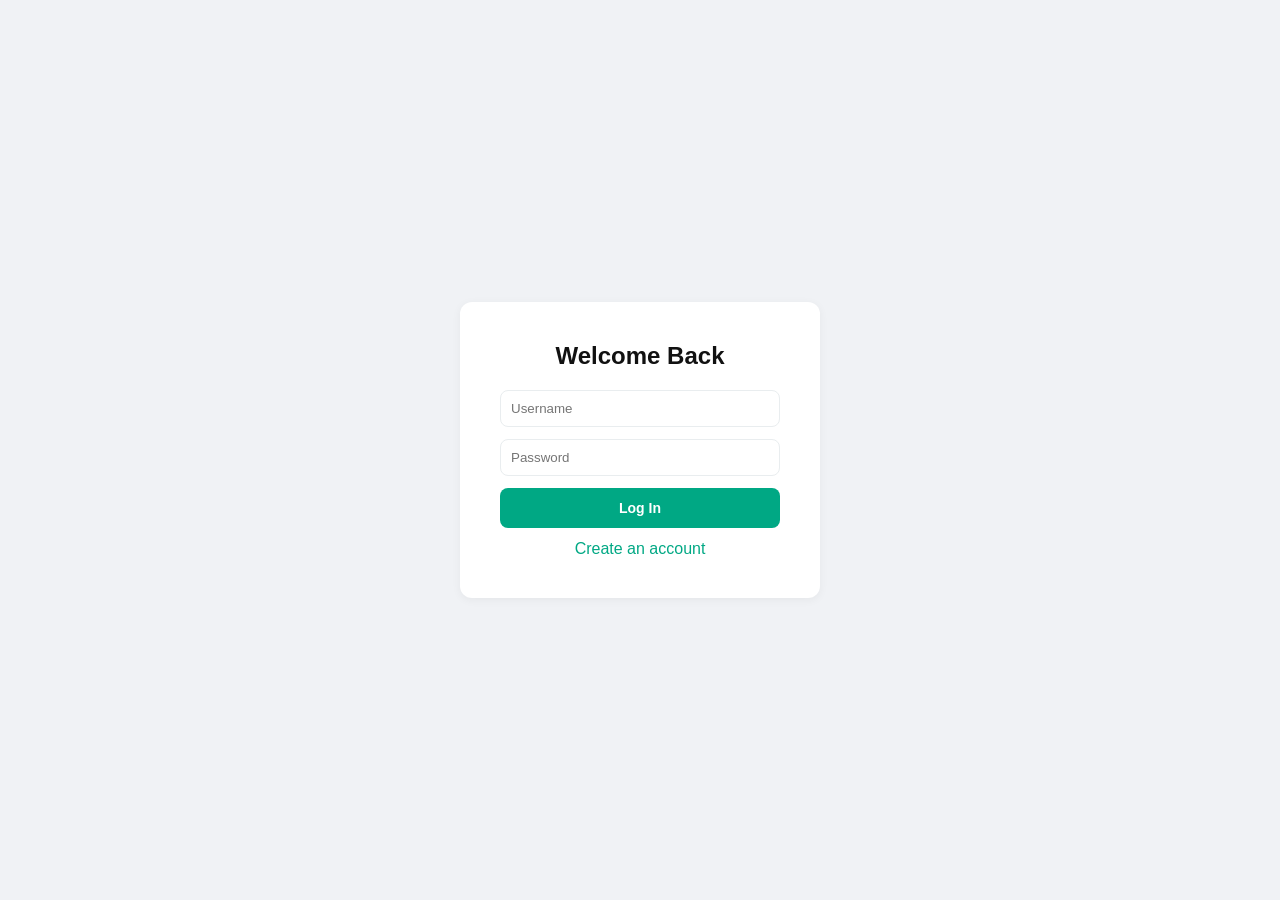
==== index.html @ dbbec179 "Update index.html" ====
<!DOCTYPE html>
<html lang="en">
<head>
<meta charset="UTF-8">
<meta name="viewport" content="width=device-width, initial-scale=1.0">
<title>Chat App</title>
<style>
  :root {
    --bg: #f0f2f5; --panel: #fff; --text: #111; --muted: #667781;
    --primary: #00a884; --primary-hover: #008f72; --border: #e9edef;
    --incoming: #fff; --outgoing: #d9fdd3; --danger: #ea0038;
  }
  .dark {
    --bg: #0b141a; --panel: #111b21; --text: #e9edef; --muted: #8696a0;
    --border: #222d34; --incoming: #202c33; --outgoing: #005c4b;
  }
  * { margin: 0; padding: 0; box-sizing: border-box; font-family: Segoe UI, Roboto, sans-serif; }
  body { background: var(--bg); color: var(--text); height: 100vh; overflow: hidden; }
  button { cursor: pointer; border: none; background: none; color: inherit; font-size: 14px; }
  input, textarea { border: 1px solid var(--border); background: var(--panel); color: var(--text); padding: 10px; border-radius: 8px; width: 100%; outline: none; }
  .hidden { display: none !important; }

  /* Auth */
  #auth-screen { display: flex; align-items: center; justify-content: center; height: 100vh; flex-direction: column; gap: 20px; }
  .auth-box { background: var(--panel); padding: 40px; border-radius: 12px; width: 360px; box-shadow: 0 2px 10px rgba(0,0,0,0.05); }
  .auth-box h2 { margin-bottom: 20px; text-align: center; }
  .auth-box input { margin-bottom: 12px; }
  .btn { width: 100%; padding: 12px; background: var(--primary); color: #fff; border-radius: 8px; font-weight: 600; }
  .btn:hover { background: var(--primary-hover); }
  .link { color: var(--primary); text-align: center; display: block; margin-top: 12px; cursor: pointer; }

  /* Layout */
  #app { display: flex; height: 100vh; }
  #sidebar { width: 360px; background: var(--panel); border-right: 1px solid var(--border); display: flex; flex-direction: column; }
  #main { flex: 1; display: flex; flex-direction: column; background: url('[data-uri]'); }
  .dark #main { background: #0b141a; }

  /* Sidebar Header */
  .sb-header { padding: 12px 16px; background: var(--panel); border-bottom: 1px solid var(--border); display: flex; align-items: center; justify-content: space-between; }
  .avatar { width: 40px; height: 40px; border-radius: 50%; background: var(--border); object-fit: cover; cursor: pointer; }
  .avatar-fallback { display: flex; align-items: center; justify-content: center; font-weight: 600; background: var(--primary); color: #fff; }
  .sb-header .profile-text { line-height: 1.3; min-width: 0; }
  .sb-header .profile-text #my-name { font-weight: 600; font-size: 14px; white-space: nowrap; overflow: hidden; text-overflow: ellipsis; }
  .sb-header .profile-text #my-id { font-size: 12px; color: var(--muted); font-family: monospace; }
  .sb-actions { display: flex; gap: 16px; align-items: center; }
  .icon-btn { font-size: 20px; color: var(--muted); cursor: pointer; }
  .icon-btn:hover { color: var(--text); }

  /* Search / Add */
  .sb-search { padding: 8px 12px; background: var(--bg); }
  .sb-search input { border-radius: 20px; padding: 8px 16px; font-size: 14px; }

  /* Lists */
  .list { overflow-y: auto; flex: 1; }
  .item { display: flex; align-items: center; padding: 12px 16px; cursor: pointer; border-bottom: 1px solid var(--border); gap: 12px; }
  .item:hover { background: rgba(0,0,0,0.03); }
  .item-info { flex: 1; }
  .item-title { font-weight: 600; margin-bottom: 2px; }
  .item-sub { font-size: 13px; color: var(--muted); white-space: nowrap; overflow: hidden; text-overflow: ellipsis; max-width: 220px; }

  /* Chat Header */
  .chat-header { padding: 10px 16px; background: var(--panel); border-bottom: 1px solid var(--border); display: flex; align-items: center; justify-content: space-between; }

  /* Messages */
  #messages { flex: 1; overflow-y: auto; padding: 20px; display: flex; flex-direction: column; gap: 4px; }
  .msg { max-width: 65%; padding: 8px 12px; border-radius: 8px; position: relative; word-wrap: break-word; font-size: 14px; line-height: 1.4; }
  .msg-in { align-self: flex-start; background: var(--incoming); border: 1px solid var(--border); }
  .msg-out { align-self: flex-end; background: var(--outgoing); }
  .msg-meta { font-size: 11px; color: var(--muted); text-align: right; margin-top: 4px; display: flex; gap: 6px; justify-content: flex-end; align-items: center; }
  .msg-deleted { font-style: italic; opacity: 0.7; }
  .reply-preview { background: rgba(0,0,0,0.05); padding: 4px 8px; border-left: 3px solid var(--primary); margin-bottom: 6px; border-radius: 4px; font-size: 12px; color: var(--muted); }
  .dark .reply-preview { background: rgba(255,255,255,0.05); }
  .msg-actions { position: absolute; top: -24px; right: 0; background: var(--panel); border: 1px solid var(--border); border-radius: 6px; display: none; overflow: hidden; box-shadow: 0 2px 8px rgba(0,0,0,0.1); z-index: 5; }
  .msg:hover .msg-actions { display: flex; }
  .msg-actions button { padding: 4px 10px; font-size: 12px; color: var(--text); }
  .msg-actions button:hover { background: var(--bg); }

  /* Input Area */
  .input-area { padding: 10px 16px; background: var(--panel); display: flex; align-items: center; gap: 12px; border-top: 1px solid var(--border); }
  .input-area input { flex: 1; border-radius: 20px; padding: 10px 16px; }
  .attach-label, .mic-btn, .send-btn { font-size: 22px; color: var(--muted); cursor: pointer; }
  .send-btn { color: var(--primary); }
  .recording { color: var(--danger); animation: pulse 1s infinite; }
  @keyframes pulse { 0% { opacity: 1; } 50% { opacity: 0.5; } 100% { opacity: 1; } }

  /* Modals */
  .modal-overlay { position: fixed; inset: 0; background: rgba(0,0,0,0.5); display: flex; align-items: center; justify-content: center; z-index: 100; }
  .modal { background: var(--panel); padding: 24px; border-radius: 12px; width: 400px; max-height: 90vh; overflow-y: auto; }
  .modal h3 { margin-bottom: 16px; }
  .modal input, .modal textarea { margin-bottom: 12px; }
  .modal-btns { display: flex; gap: 10px; justify-content: flex-end; margin-top: 12px; }
  .btn-secondary { background: var(--border); color: var(--text); padding: 8px 16px; border-radius: 6px; }
  .btn-danger { background: var(--danger); color: #fff; padding: 8px 16px; border-radius: 6px; }

  /* Bottom Sheet */
  .bottom-sheet { position: absolute; bottom: 0; left: 0; right: 0; background: var(--panel); border-radius: 20px 20px 0 0; padding: 12px 0 24px; animation: slideUp 0.25s ease-out; }
  @keyframes slideUp { from { transform: translateY(100%); } to { transform: translateY(0); } }
  .sheet-title { text-align: center; font-size: 13px; color: var(--muted); margin-bottom: 8px; text-transform: uppercase; letter-spacing: 0.5px; font-weight: 600; }
  .sheet-item { padding: 14px 24px; font-size: 16px; display: flex; align-items: center; gap: 16px; cursor: pointer; color: var(--text); }
  .sheet-item:hover { background: rgba(0,0,0,0.04); }
  .dark .sheet-item:hover { background: rgba(255,255,255,0.04); }
  .sheet-item span { font-size: 22px; width: 28px; text-align: center; }
  .sheet-cancel { margin-top: 8px; border-top: 1px solid var(--border); padding-top: 14px; color: var(--danger); justify-content: center; font-weight: 500; }

  /* Camera */
  #camera-video { width: 100%; max-width: 480px; border-radius: 12px; background: #000; transform: scaleX(-1); display: block; }

  /* Media */
  .media-img { max-width: 250px; border-radius: 6px; cursor: pointer; }
  .media-video { max-width: 300px; border-radius: 6px; }
  .media-audio { width: 250px; }

  .empty-state { margin: auto; color: var(--muted); text-align: center; }
</style>
</head>
<body>

<!-- AUTH SCREEN -->
<div id="auth-screen">
  <div class="auth-box" id="login-box">
    <h2>Welcome Back</h2>
    <input type="text" id="login-user" placeholder="Username">
    <input type="password" id="login-pass" placeholder="Password">
    <button class="btn" onclick="login()">Log In</button>
    <span class="link" onclick="toggleAuth()">Create an account</span>
  </div>
  <div class="auth-box hidden" id="register-box">
    <h2>Create Account</h2>
    <input type="text" id="reg-name" placeholder="Full Name">
    <input type="text" id="reg-user" placeholder="Username">
    <input type="password" id="reg-pass" placeholder="Password">
    <input type="text" id="reg-about" placeholder="About (optional)">
    <button class="btn" onclick="register()">Sign Up</button>
    <span class="link" onclick="toggleAuth()">Already have an account?</span>
    <p style="margin-top:10px;font-size:12px;color:var(--muted);text-align:center;">You'll receive a 10-digit ID after registration.</p>
  </div>
</div>

<!-- MAIN APP -->
<div id="app" class="hidden">
  <!-- Sidebar -->
  <div id="sidebar">
    <div class="sb-header">
      <div style="display:flex;align-items:center;gap:12px;flex:1;min-width:0;">
        <div style="position:relative;width:40px;height:40px;flex-shrink:0;">
          <img id="my-avatar" class="avatar" src="" alt="" onclick="openProfile()" style="display:none;">
          <div id="my-avatar-fallback" class="avatar avatar-fallback" style="display:none;font-size:18px;cursor:pointer;" onclick="openProfile()"></div>
        </div>
        <div class="profile-text">
          <div id="my-name"></div>
          <div id="my-id"></div>
        </div>
      </div>
      <div class="sb-actions">
        <span class="icon-btn" onclick="openAddContact()" title="Add Contact">＋</span>
        <span class="icon-btn" onclick="openSettings()" title="Settings">⚙</span>
      </div>
    </div>
    <div class="sb-search">
      <input type="text" placeholder="Search or start new chat" oninput="filterChats(this.value)">
    </div>
    <div class="list" id="chat-list"></div>
  </div>

  <!-- Main Chat -->
  <div id="main">
    <div class="chat-header hidden" id="chat-header">
      <div style="display:flex;align-items:center;gap:12px;">
        <div style="position:relative;width:40px;height:40px;">
          <img id="chat-avatar" class="avatar" src="" style="display:none;">
          <div id="chat-avatar-fallback" class="avatar avatar-fallback" style="display:none;font-size:18px;"></div>
        </div>
        <div>
          <div id="chat-name" style="font-weight:600;"></div>
          <div id="chat-about" style="font-size:12px;color:var(--muted);"></div>
        </div>
      </div>
    </div>
    <div id="messages">
      <div class="empty-state">Select a chat to start messaging</div>
    </div>
    <div class="input-area hidden" id="input-area">
      <label class="attach-label" title="Attach">📎
        <input type="file" id="file-input" style="display:none" accept="image/*,video/*" onchange="handleFile(this)">
      </label>
      <button class="mic-btn" id="mic-btn" onclick="toggleVoice()" title="Voice Message">🎤</button>
      <input type="text" id="msg-input" placeholder="Type a message" onkeypress="if(event.key==='Enter') sendText()">
      <button class="send-btn" onclick="sendText()">➤</button>
    </div>
    <div id="reply-bar" style="display:none;padding:8px 16px;background:var(--panel);border-top:1px solid var(--border);font-size:13px;color:var(--muted);align-items:center;justify-content:space-between;">
      <span id="reply-text"></span>
      <button onclick="cancelReply()">✕</button>
    </div>
  </div>
</div>

<!-- ADD CONTACT MODAL -->
<div class="modal-overlay hidden" id="add-modal" onclick="if(event.target===this)closeModal('add-modal')">
  <div class="modal">
    <h3>Add Contact</h3>
    <input type="text" id="add-id" placeholder="Enter 10-digit User ID">
    <div class="modal-btns">
      <button class="btn-secondary" onclick="closeModal('add-modal')">Cancel</button>
      <button class="btn" onclick="addContact()">Add</button>
    </div>
  </div>
</div>

<!-- PROFILE MODAL -->
<div class="modal-overlay hidden" id="profile-modal" onclick="if(event.target===this)closeModal('profile-modal')">
  <div class="modal">
    <h3>Edit Profile</h3>
    <div style="text-align:center;margin-bottom:12px;">
      <img id="edit-avatar" style="width:80px;height:80px;border-radius:50%;object-fit:cover;background:var(--border);cursor:pointer;" onclick="openDPOptions()">
      <div id="edit-avatar-fallback" class="avatar-fallback" style="width:80px;height:80px;border-radius:50%;margin:0 auto;display:none;align-items:center;justify-content:center;font-size:32px;cursor:pointer;" onclick="openDPOptions()"></div>
      <input type="file" id="dp-input" style="display:none" accept="image/*" onchange="uploadDP(this)">
      <div style="font-size:12px;color:var(--muted);margin-top:4px;">Tap to change photo</div>
    </div>
    <input type="text" id="edit-name" placeholder="Name">
    <input type="text" id="edit-username" placeholder="Username">
    <textarea id="edit-about" placeholder="About" rows="2"></textarea>
    <div style="font-size:12px;color:var(--muted);margin-bottom:12px;">Your ID: <b id="edit-id"></b> (cannot be changed)</div>
    <div class="modal-btns">
      <button class="btn-secondary" onclick="closeModal('profile-modal')">Cancel</button>
      <button class="btn" onclick="saveProfile()">Save</button>
    </div>
  </div>
</div>

<!-- SETTINGS MODAL -->
<div class="modal-overlay hidden" id="settings-modal" onclick="if(event.target===this)closeModal('settings-modal')">
  <div class="modal">
    <h3>Settings</h3>
    <div style="margin-bottom:16px;">
      <label style="font-size:14px;font-weight:600;">Theme</label>
      <select id="theme-select" onchange="changeTheme(this.value)" style="width:100%;padding:8px;margin-top:6px;border-radius:6px;border:1px solid var(--border);background:var(--panel);color:var(--text);">
        <option value="light">Light</option>
        <option value="dark">Dark</option>
      </select>
    </div>
    <button class="btn-secondary" style="width:100%;margin-bottom:10px;" onclick="openProfile()">Edit Profile</button>
    <button class="btn-danger" style="width:100%;" onclick="deleteAccount()">Delete My Account</button>
    <div class="modal-btns">
      <button class="btn-secondary" onclick="closeModal('settings-modal')">Close</button>
    </div>
  </div>
</div>

<!-- DP OPTIONS BOTTOM SHEET -->
<div class="modal-overlay hidden" id="dp-sheet-overlay" onclick="if(event.target===this)closeDPOptions()" style="align-items:flex-end;">
  <div class="bottom-sheet" onclick="event.stopPropagation()">
    <div class="sheet-title">Profile photo</div>
    <div class="sheet-item" onclick="triggerGallery()">
      <span>🖼️</span> Choose from gallery
    </div>
    <div class="sheet-item" onclick="openCamera()">
      <span>📷</span> Camera
    </div>
    <div class="sheet-item hidden" id="sheet-remove" onclick="removeDPFromSheet()">
      <span>🗑️</span> Remove Photo
    </div>
    <div class="sheet-item sheet-cancel" onclick="closeDPOptions()">
      Cancel
    </div>
  </div>
</div>

<!-- CAMERA CAPTURE MODAL -->
<div class="modal-overlay hidden" id="camera-modal" onclick="if(event.target===this)closeCamera()" style="background:rgba(0,0,0,0.92);">
  <div style="display:flex;flex-direction:column;align-items:center;gap:16px;padding:20px;width:100%;max-width:520px;">
    <video id="camera-video" autoplay playsinline></video>
    <canvas id="camera-canvas" style="display:none;"></canvas>
    <div style="display:flex;gap:16px;">
      <button class="btn-secondary" onclick="closeCamera()" style="padding:10px 20px;">Cancel</button>
      <button class="btn" onclick="capturePhoto()" style="width:auto;padding:10px 28px;font-size:16px;">📷 Capture</button>
    </div>
  </div>
</div>

<script>
const API = 'https://your-app.onrender.com';  // Replace with your actual Render URL
let token = localStorage.getItem('token');
let myId = null;
let currentChat = null;
let currentChatUser = null;
let replyTo = null;
let mediaRecorder = null;
let audioChunks = [];
let pollInterval = null;
let cameraStream = null;

// ─── Auth ───────────────────────────────────────────────────────
function toggleAuth() {
  document.getElementById('login-box').classList.toggle('hidden');
  document.getElementById('register-box').classList.toggle('hidden');
}

async function register() {
  const res = await fetch(`${API}/api/register`, {
    method: 'POST',
    headers: {'Content-Type':'application/json'},
    body: JSON.stringify({
      name: document.getElementById('reg-name').value,
      username: document.getElementById('reg-user').value,
      password: document.getElementById('reg-pass').value,
      about: document.getElementById('reg-about').value
    })
  });
  const data = await res.json();
  if(res.ok) {
    alert(`Account created! Your ID is: ${data.user_id}\nSave this ID. Others will use it to add you.`);
    toggleAuth();
  } else alert(data.error || 'Error');
}

async function login() {
  const res = await fetch(`${API}/api/login`, {
    method: 'POST',
    headers: {'Content-Type':'application/json'},
    body: JSON.stringify({
      username: document.getElementById('login-user').value,
      password: document.getElementById('login-pass').value
    })
  });
  const data = await res.json();
  if(res.ok) {
    token = data.token;
    localStorage.setItem('token', token);
    myId = data.user.id;
    startApp(data.user);
  } else alert(data.error || 'Invalid credentials');
}

// ─── App Init ───────────────────────────────────────────────────
function startApp(user) {
  document.getElementById('auth-screen').classList.add('hidden');
  document.getElementById('app').classList.remove('hidden');
  applyTheme(user.theme);
  document.getElementById('theme-select').value = user.theme;
  loadProfile();
  loadChats();
}

// ─── API Helper ─────────────────────────────────────────────────
async function api(url, opts={}) {
  opts.headers = opts.headers || {};
  opts.headers['Authorization'] = `Bearer ${token}`;
  const res = await fetch(`${API}${url}`, opts);
  if(res.status === 401) { logout(); return; }
  return res;
}

function logout() {
  localStorage.removeItem('token');
  location.reload();
}

// ─── Profile ────────────────────────────────────────────────────
async function loadProfile() {
  const res = await api('/api/profile');
  const u = await res.json();
  myId = u.id;

  // Sidebar name + ID
  document.getElementById('my-name').innerText = u.name;
  document.getElementById('my-id').innerText = u.id;

  // Sidebar avatar with fallback
  const avatarImg = document.getElementById('my-avatar');
  const avatarFallback = document.getElementById('my-avatar-fallback');
  if (u.profile_image) {
    avatarImg.src = `${API}/uploads/${u.profile_image}`;
    avatarImg.style.display = 'block';
    avatarFallback.style.display = 'none';
  } else {
    avatarImg.style.display = 'none';
    avatarFallback.style.display = 'flex';
    avatarFallback.innerText = u.name.charAt(0).toUpperCase();
  }

  // Modal fields
  document.getElementById('edit-id').innerText = u.id;
  document.getElementById('edit-name').value = u.name;
  document.getElementById('edit-username').value = u.username;
  document.getElementById('edit-about').value = u.about;

  // Modal avatar preview
  const editImg = document.getElementById('edit-avatar');
  const editFallback = document.getElementById('edit-avatar-fallback');
  if (u.profile_image) {
    editImg.src = `${API}/uploads/${u.profile_image}`;
    editImg.dataset.filename = u.profile_image;
    editImg.style.display = 'block';
    editFallback.style.display = 'none';
  } else {
    editImg.style.display = 'none';
    editImg.src = '';
    editImg.dataset.filename = '';
    editFallback.style.display = 'flex';
    editFallback.innerText = u.name.charAt(0).toUpperCase();
  }
}

function openProfile() {
  closeModal('settings-modal');
  document.getElementById('profile-modal').classList.remove('hidden');
}

async function saveProfile() {
  const img = document.getElementById('edit-avatar');
  let profileImage = img.dataset.filename || null;
  if (img.style.display === 'none') {
    profileImage = null;
  }

  const res = await api('/api/profile', {
    method: 'PUT',
    headers: {'Content-Type':'application/json'},
    body: JSON.stringify({
      name: document.getElementById('edit-name').value,
      username: document.getElementById('edit-username').value,
      about: document.getElementById('edit-about').value,
      profile_image: profileImage
    })
  });
  if(res.ok) {
    closeModal('profile-modal');
    loadProfile();
    loadChats();
  } else {
    const d = await res.json();
    alert(d.error);
  }
}

async function uploadDP(input) {
  const file = input.files[0];
  if(!file) return;
  const form = new FormData();
  form.append('file', file);
  const res = await fetch(`${API}/api/upload`, {
    method: 'POST',
    headers: { 'Authorization': `Bearer ${token}` },
    body: form
  });
  const data = await res.json();
  document.getElementById('edit-avatar').src = `${API}/uploads/${data.filename}`;
  document.getElementById('edit-avatar').dataset.filename = data.filename;
  document.getElementById('edit-avatar').style.display = 'block';
  document.getElementById('edit-avatar-fallback').style.display = 'none';
  input.value = '';
}

function removeDP() {
  document.getElementById('edit-avatar').style.display = 'none';
  document.getElementById('edit-avatar').src = '';
  document.getElementById('edit-avatar').dataset.filename = '';
  const name = document.getElementById('edit-name').value || '?';
  const fallback = document.getElementById('edit-avatar-fallback');
  fallback.innerText = name.charAt(0).toUpperCase();
  fallback.style.display = 'flex';
}

// ─── DP Bottom Sheet & Camera ───────────────────────────────────
function openDPOptions() {
  const hasPhoto = document.getElementById('edit-avatar').style.display !== 'none'
                && document.getElementById('edit-avatar').src;
  const removeBtn = document.getElementById('sheet-remove');
  if (hasPhoto) {
    removeBtn.classList.remove('hidden');
  } else {
    removeBtn.classList.add('hidden');
  }
  document.getElementById('dp-sheet-overlay').classList.remove('hidden');
}

function closeDPOptions() {
  document.getElementById('dp-sheet-overlay').classList.add('hidden');
}

function triggerGallery() {
  closeDPOptions();
  document.getElementById('dp-input').click();
}

function removeDPFromSheet() {
  removeDP();
  closeDPOptions();
}

async function openCamera() {
  closeDPOptions();
  try {
    cameraStream = await navigator.mediaDevices.getUserMedia({
      video: { facingMode: 'user' },
      audio: false
    });
    const video = document.getElementById('camera-video');
    video.srcObject = cameraStream;
    document.getElementById('camera-modal').classList.remove('hidden');
  } catch (err) {
    alert('Could not access camera: ' + err.message);
  }
}

function closeCamera() {
  if (cameraStream) {
    cameraStream.getTracks().forEach(t => t.stop());
    cameraStream = null;
  }
  document.getElementById('camera-modal').classList.add('hidden');
}

async function capturePhoto() {
  const video = document.getElementById('camera-video');
  const canvas = document.getElementById('camera-canvas');
  
  canvas.width = video.videoWidth || 640;
  canvas.height = video.videoHeight || 480;
  const ctx = canvas.getContext('2d');
  ctx.drawImage(video, 0, 0);
  
  closeCamera();
  
  canvas.toBlob(async (blob) => {
    const file = new File([blob], 'camera-capture.png', { type: 'image/png' });
    const form = new FormData();
    form.append('file', file);
    const res = await fetch(`${API}/api/upload`, {
      method: 'POST',
      headers: { 'Authorization': `Bearer ${token}` },
      body: form
    });
    const data = await res.json();
    document.getElementById('edit-avatar').src = `${API}/uploads/${data.filename}`;
    document.getElementById('edit-avatar').dataset.filename = data.filename;
    document.getElementById('edit-avatar').style.display = 'block';
    document.getElementById('edit-avatar-fallback').style.display = 'none';
  }, 'image/png');
}

// ─── Contacts & Chats ───────────────────────────────────────────
function openAddContact() { document.getElementById('add-modal').classList.remove('hidden'); }
function closeModal(id) { document.getElementById(id).classList.add('hidden'); }

async function addContact() {
  const id = document.getElementById('add-id').value.trim();
  const res = await api('/api/contacts', {
    method: 'POST',
    headers: {'Content-Type':'application/json'},
    body: JSON.stringify({user_id: id})
  });
  if(res.ok) {
    closeModal('add-modal');
    document.getElementById('add-id').value = '';
    loadChats();
  } else {
    const d = await res.json(); alert(d.error);
  }
}

let allChats = [];
async function loadChats() {
  const res = await api('/api/chats');
  allChats = await res.json();
  renderChatList(allChats);
}

function renderChatList(list) {
  const el = document.getElementById('chat-list');
  el.innerHTML = '';
  list.forEach(c => {
    const div = document.createElement('div');
    div.className = 'item';
    div.onclick = () => openChat(c.chat_id, c.user);

    const initial = c.user.name ? c.user.name.charAt(0).toUpperCase() : '?';
    const avatar = c.user.profile_image
      ? `<img class="avatar" src="${API}/uploads/${c.user.profile_image}" style="width:48px;height:48px;" alt="">`
      : `<div class="avatar" style="width:48px;height:48px;background:var(--primary);color:#fff;display:flex;align-items:center;justify-content:center;font-weight:600;font-size:22px;">${initial}</div>`;

    div.innerHTML = `
      ${avatar}
      <div class="item-info">
        <div class="item-title">${c.user.name}</div>
        <div class="item-sub">${c.last_message ? (c.last_message.type==='text'?c.last_message.content:'Media') : ''}</div>
      </div>
    `;
    el.appendChild(div);
  });
}

function filterChats(q) {
  const low = q.toLowerCase();
  renderChatList(allChats.filter(c => c.user.name.toLowerCase().includes(low)));
}

async function openChat(chatId, user) {
  currentChat = chatId;
  currentChatUser = user;
  document.getElementById('chat-header').classList.remove('hidden');
  document.getElementById('input-area').classList.remove('hidden');
  document.getElementById('chat-name').innerText = user.name;

  const chatImg = document.getElementById('chat-avatar');
  const chatFallback = document.getElementById('chat-avatar-fallback');
  if (user.profile_image) {
    chatImg.src = `${API}/uploads/${user.profile_image}`;
    chatImg.style.display = 'block';
    chatFallback.style.display = 'none';
  } else {
    chatImg.style.display = 'none';
    chatFallback.style.display = 'flex';
    chatFallback.innerText = user.name.charAt(0).toUpperCase();
  }

  const res = await api(`/api/users/${user.id}`);
  const full = await res.json();
  document.getElementById('chat-about').innerText = full.about || '';

  loadMessages();
  if(pollInterval) clearInterval(pollInterval);
  pollInterval = setInterval(loadMessages, 2000);
}

// ─── Messages ───────────────────────────────────────────────────
async function loadMessages() {
  if(!currentChat) return;
  const res = await api(`/api/chats/${currentChat}/messages`);
  const msgs = await res.json();
  const box = document.getElementById('messages');
  box.innerHTML = '';
  msgs.forEach(m => {
    const isMe = m.sender === myId;
    const div = document.createElement('div');
    div.className = `msg ${isMe ? 'msg-out' : 'msg-in'}`;
    if(m.deleted) div.classList.add('msg-deleted');

    let content = '';
    if(m.type === 'text') content = escapeHtml(m.content);
    else if(m.type === 'image') content = `<img class="media-img" src="${API}/uploads/${m.content}" onclick="window.open('${API}/uploads/${m.content}')">`;
    else if(m.type === 'video') content = `<video class="media-video" controls src="${API}/uploads/${m.content}"></video>`;
    else if(m.type === 'voice') content = `<audio class="media-audio" controls src="${API}/uploads/${m.content}"></audio>`;

    let replyHtml = '';
    if(m.reply_to) {
      replyHtml = `<div class="reply-preview"><b>${escapeHtml(m.reply_to.sender_name)}</b><br>${m.reply_to.type!=='text'?'Media':escapeHtml(m.reply_to.content)}</div>`;
    }

    div.innerHTML = `
      ${replyHtml}
      ${content}
      <div class="msg-meta">
        <span>${new Date(m.timestamp).toLocaleTimeString([],{hour:'2-digit',minute:'2-digit'})}</span>
        ${m.edited && !m.deleted ? '<span>edited</span>' : ''}
      </div>
      ${isMe && !m.deleted ? `
      <div class="msg-actions">
        <button onclick="setReply('${m.id}', '${escapeHtml(m.content).replace(/'/g,"\\'")}')">Reply</button>
        <button onclick="editMsg('${m.id}', '${escapeHtml(m.content).replace(/'/g,"\\'")}')">Edit</button>
        <button onclick="delMsg('${m.id}')">Delete</button>
      </div>` : ''}
    `;
    box.appendChild(div);
  });
  box.scrollTop = box.scrollHeight;
}

async function sendText() {
  const input = document.getElementById('msg-input');
  const text = input.value.trim();
  if(!text) return;
  await sendMessage({type:'text', content:text, reply_to: replyTo});
  input.value = '';
  cancelReply();
}

async function sendMessage(payload) {
  await api(`/api/chats/${currentChat}/messages`, {
    method: 'POST',
    headers: {'Content-Type':'application/json'},
    body: JSON.stringify(payload)
  });
  loadMessages();
  loadChats();
}

function setReply(id, text) {
  replyTo = id;
  document.getElementById('reply-bar').style.display = 'flex';
  document.getElementById('reply-text').innerText = 'Replying to: ' + text.substring(0, 40);
}
function cancelReply() { replyTo = null; document.getElementById('reply-bar').style.display = 'none'; }

async function editMsg(id, oldText) {
  const neu = prompt('Edit message:', oldText);
  if(neu === null || neu === oldText) return;
  await api(`/api/messages/${id}`, {
    method: 'PUT',
    headers: {'Content-Type':'application/json'},
    body: JSON.stringify({content: neu})
  });
  loadMessages();
}

async function delMsg(id) {
  if(!confirm('Delete this message?')) return;
  await api(`/api/messages/${id}`, {method:'DELETE'});
  loadMessages();
  loadChats();
}

// ─── Media & Voice ──────────────────────────────────────────────
async function handleFile(input) {
  const file = input.files[0];
  if(!file) return;
  const form = new FormData();
  form.append('file', file);
  const res = await fetch(`${API}/api/upload`, {method:'POST', headers:{'Authorization':`Bearer ${token}`}, body:form});
  const data = await res.json();
  const type = file.type.startsWith('video') ? 'video' : 'image';
  await sendMessage({type, content: data.filename});
  input.value = '';
}

async function toggleVoice() {
  const btn = document.getElementById('mic-btn');
  if(!mediaRecorder) {
    const stream = await navigator.mediaDevices.getUserMedia({audio:true});
    mediaRecorder = new MediaRecorder(stream);
    audioChunks = [];
    mediaRecorder.ondataavailable = e => audioChunks.push(e.data);
    mediaRecorder.onstop = async () => {
      const blob = new Blob(audioChunks, {type:'audio/ogg'});
      const file = new File([blob], 'voice.ogg', {type:'audio/ogg'});
      const form = new FormData();
      form.append('file', file);
      const res = await fetch(`${API}/api/upload`, {method:'POST', headers:{'Authorization':`Bearer ${token}`}, body:form});
      const data = await res.json();
      await sendMessage({type:'voice', content: data.filename});
      mediaRecorder = null;
      btn.classList.remove('recording');
      btn.innerText = '🎤';
    };
    mediaRecorder.start();
    btn.classList.add('recording');
    btn.innerText = '⏹';
  } else {
    mediaRecorder.stop();
    mediaRecorder.stream.getTracks().forEach(t => t.stop());
  }
}

// ─── Settings ───────────────────────────────────────────────────
function openSettings() { document.getElementById('settings-modal').classList.remove('hidden'); }

function applyTheme(theme) {
  document.body.classList.toggle('dark', theme === 'dark');
}

async function changeTheme(theme) {
  applyTheme(theme);
  await api('/api/profile', {
    method: 'PUT',
    headers: {'Content-Type':'application/json'},
    body: JSON.stringify({theme})
  });
}

async function deleteAccount() {
  if(!confirm('WARNING: This will permanently delete your account and all data. Continue?')) return;
  const res = await api('/api/account', {method:'DELETE'});
  if(res.ok) logout();
}

// ─── Utils ──────────────────────────────────────────────────────
function escapeHtml(text) {
  const div = document.createElement('div');
  div.innerText = text;
  return div.innerHTML;
}

// Auto-login
if(token) {
  fetch(`${API}/api/profile`, {headers:{'Authorization':`Bearer ${token}`}})
    .then(r => r.ok ? r.json() : Promise.reject())
    .then(u => startApp(u))
    .catch(() => localStorage.removeItem('token'));
}
</script>
</body>
</html>
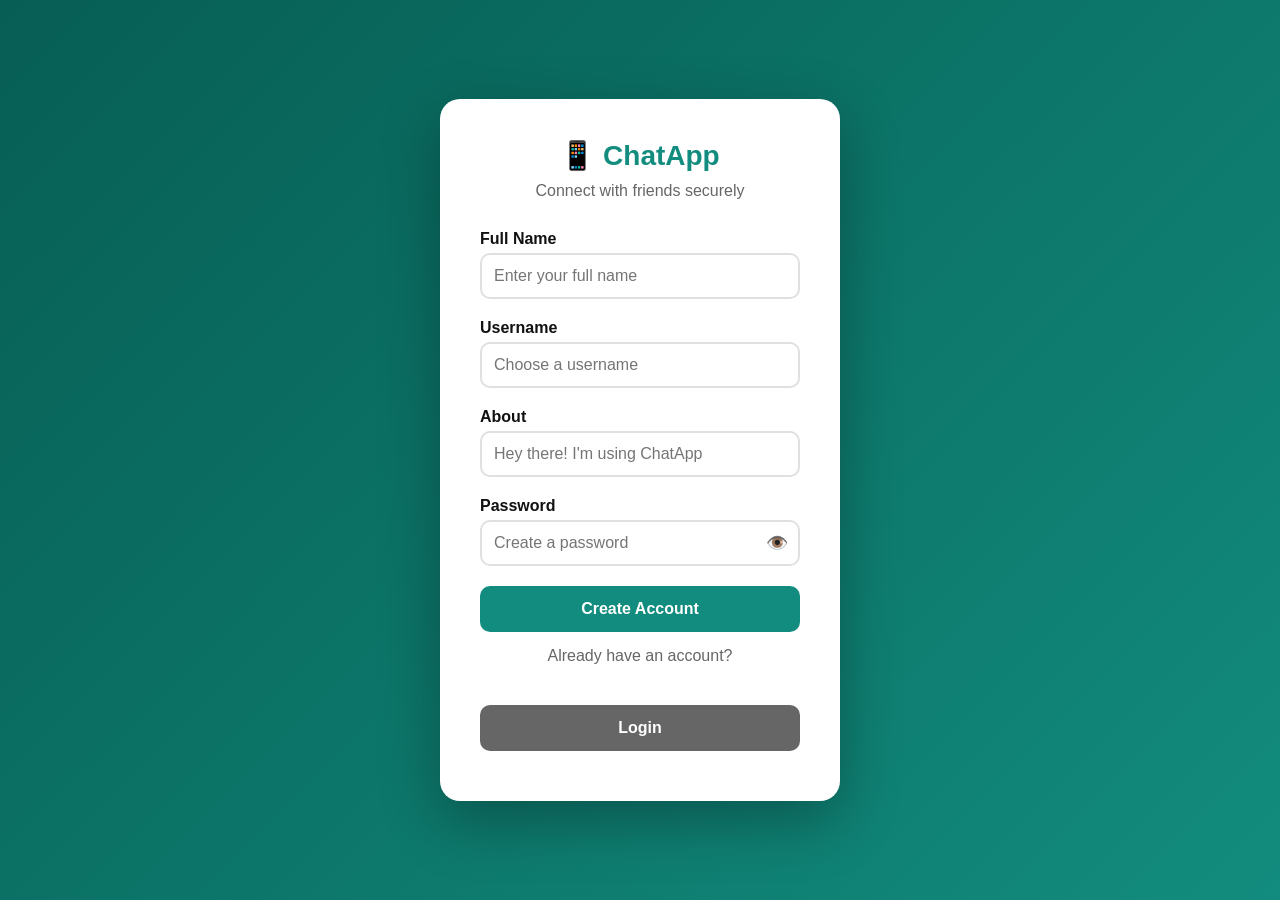
==== commit 36180b04: "Update index.html" ====
--- a/index.html
+++ b/index.html
@@ -1,792 +1,1384 @@
 <!DOCTYPE html>
 <html lang="en">
 <head>
-<meta charset="UTF-8">
-<meta name="viewport" content="width=device-width, initial-scale=1.0">
-<title>Chat App</title>
-<style>
-  :root {
-    --bg: #f0f2f5; --panel: #fff; --text: #111; --muted: #667781;
-    --primary: #00a884; --primary-hover: #008f72; --border: #e9edef;
-    --incoming: #fff; --outgoing: #d9fdd3; --danger: #ea0038;
-  }
-  .dark {
-    --bg: #0b141a; --panel: #111b21; --text: #e9edef; --muted: #8696a0;
-    --border: #222d34; --incoming: #202c33; --outgoing: #005c4b;
-  }
-  * { margin: 0; padding: 0; box-sizing: border-box; font-family: Segoe UI, Roboto, sans-serif; }
-  body { background: var(--bg); color: var(--text); height: 100vh; overflow: hidden; }
-  button { cursor: pointer; border: none; background: none; color: inherit; font-size: 14px; }
-  input, textarea { border: 1px solid var(--border); background: var(--panel); color: var(--text); padding: 10px; border-radius: 8px; width: 100%; outline: none; }
-  .hidden { display: none !important; }
-
-  /* Auth */
-  #auth-screen { display: flex; align-items: center; justify-content: center; height: 100vh; flex-direction: column; gap: 20px; }
-  .auth-box { background: var(--panel); padding: 40px; border-radius: 12px; width: 360px; box-shadow: 0 2px 10px rgba(0,0,0,0.05); }
-  .auth-box h2 { margin-bottom: 20px; text-align: center; }
-  .auth-box input { margin-bottom: 12px; }
-  .btn { width: 100%; padding: 12px; background: var(--primary); color: #fff; border-radius: 8px; font-weight: 600; }
-  .btn:hover { background: var(--primary-hover); }
-  .link { color: var(--primary); text-align: center; display: block; margin-top: 12px; cursor: pointer; }
-
-  /* Layout */
-  #app { display: flex; height: 100vh; }
-  #sidebar { width: 360px; background: var(--panel); border-right: 1px solid var(--border); display: flex; flex-direction: column; }
-  #main { flex: 1; display: flex; flex-direction: column; background: url('[data-uri]'); }
-  .dark #main { background: #0b141a; }
-
-  /* Sidebar Header */
-  .sb-header { padding: 12px 16px; background: var(--panel); border-bottom: 1px solid var(--border); display: flex; align-items: center; justify-content: space-between; }
-  .avatar { width: 40px; height: 40px; border-radius: 50%; background: var(--border); object-fit: cover; cursor: pointer; }
-  .avatar-fallback { display: flex; align-items: center; justify-content: center; font-weight: 600; background: var(--primary); color: #fff; }
-  .sb-header .profile-text { line-height: 1.3; min-width: 0; }
-  .sb-header .profile-text #my-name { font-weight: 600; font-size: 14px; white-space: nowrap; overflow: hidden; text-overflow: ellipsis; }
-  .sb-header .profile-text #my-id { font-size: 12px; color: var(--muted); font-family: monospace; }
-  .sb-actions { display: flex; gap: 16px; align-items: center; }
-  .icon-btn { font-size: 20px; color: var(--muted); cursor: pointer; }
-  .icon-btn:hover { color: var(--text); }
-
-  /* Search / Add */
-  .sb-search { padding: 8px 12px; background: var(--bg); }
-  .sb-search input { border-radius: 20px; padding: 8px 16px; font-size: 14px; }
-
-  /* Lists */
-  .list { overflow-y: auto; flex: 1; }
-  .item { display: flex; align-items: center; padding: 12px 16px; cursor: pointer; border-bottom: 1px solid var(--border); gap: 12px; }
-  .item:hover { background: rgba(0,0,0,0.03); }
-  .item-info { flex: 1; }
-  .item-title { font-weight: 600; margin-bottom: 2px; }
-  .item-sub { font-size: 13px; color: var(--muted); white-space: nowrap; overflow: hidden; text-overflow: ellipsis; max-width: 220px; }
-
-  /* Chat Header */
-  .chat-header { padding: 10px 16px; background: var(--panel); border-bottom: 1px solid var(--border); display: flex; align-items: center; justify-content: space-between; }
-
-  /* Messages */
-  #messages { flex: 1; overflow-y: auto; padding: 20px; display: flex; flex-direction: column; gap: 4px; }
-  .msg { max-width: 65%; padding: 8px 12px; border-radius: 8px; position: relative; word-wrap: break-word; font-size: 14px; line-height: 1.4; }
-  .msg-in { align-self: flex-start; background: var(--incoming); border: 1px solid var(--border); }
-  .msg-out { align-self: flex-end; background: var(--outgoing); }
-  .msg-meta { font-size: 11px; color: var(--muted); text-align: right; margin-top: 4px; display: flex; gap: 6px; justify-content: flex-end; align-items: center; }
-  .msg-deleted { font-style: italic; opacity: 0.7; }
-  .reply-preview { background: rgba(0,0,0,0.05); padding: 4px 8px; border-left: 3px solid var(--primary); margin-bottom: 6px; border-radius: 4px; font-size: 12px; color: var(--muted); }
-  .dark .reply-preview { background: rgba(255,255,255,0.05); }
-  .msg-actions { position: absolute; top: -24px; right: 0; background: var(--panel); border: 1px solid var(--border); border-radius: 6px; display: none; overflow: hidden; box-shadow: 0 2px 8px rgba(0,0,0,0.1); z-index: 5; }
-  .msg:hover .msg-actions { display: flex; }
-  .msg-actions button { padding: 4px 10px; font-size: 12px; color: var(--text); }
-  .msg-actions button:hover { background: var(--bg); }
-
-  /* Input Area */
-  .input-area { padding: 10px 16px; background: var(--panel); display: flex; align-items: center; gap: 12px; border-top: 1px solid var(--border); }
-  .input-area input { flex: 1; border-radius: 20px; padding: 10px 16px; }
-  .attach-label, .mic-btn, .send-btn { font-size: 22px; color: var(--muted); cursor: pointer; }
-  .send-btn { color: var(--primary); }
-  .recording { color: var(--danger); animation: pulse 1s infinite; }
-  @keyframes pulse { 0% { opacity: 1; } 50% { opacity: 0.5; } 100% { opacity: 1; } }
-
-  /* Modals */
-  .modal-overlay { position: fixed; inset: 0; background: rgba(0,0,0,0.5); display: flex; align-items: center; justify-content: center; z-index: 100; }
-  .modal { background: var(--panel); padding: 24px; border-radius: 12px; width: 400px; max-height: 90vh; overflow-y: auto; }
-  .modal h3 { margin-bottom: 16px; }
-  .modal input, .modal textarea { margin-bottom: 12px; }
-  .modal-btns { display: flex; gap: 10px; justify-content: flex-end; margin-top: 12px; }
-  .btn-secondary { background: var(--border); color: var(--text); padding: 8px 16px; border-radius: 6px; }
-  .btn-danger { background: var(--danger); color: #fff; padding: 8px 16px; border-radius: 6px; }
-
-  /* Bottom Sheet */
-  .bottom-sheet { position: absolute; bottom: 0; left: 0; right: 0; background: var(--panel); border-radius: 20px 20px 0 0; padding: 12px 0 24px; animation: slideUp 0.25s ease-out; }
-  @keyframes slideUp { from { transform: translateY(100%); } to { transform: translateY(0); } }
-  .sheet-title { text-align: center; font-size: 13px; color: var(--muted); margin-bottom: 8px; text-transform: uppercase; letter-spacing: 0.5px; font-weight: 600; }
-  .sheet-item { padding: 14px 24px; font-size: 16px; display: flex; align-items: center; gap: 16px; cursor: pointer; color: var(--text); }
-  .sheet-item:hover { background: rgba(0,0,0,0.04); }
-  .dark .sheet-item:hover { background: rgba(255,255,255,0.04); }
-  .sheet-item span { font-size: 22px; width: 28px; text-align: center; }
-  .sheet-cancel { margin-top: 8px; border-top: 1px solid var(--border); padding-top: 14px; color: var(--danger); justify-content: center; font-weight: 500; }
-
-  /* Camera */
-  #camera-video { width: 100%; max-width: 480px; border-radius: 12px; background: #000; transform: scaleX(-1); display: block; }
-
-  /* Media */
-  .media-img { max-width: 250px; border-radius: 6px; cursor: pointer; }
-  .media-video { max-width: 300px; border-radius: 6px; }
-  .media-audio { width: 250px; }
-
-  .empty-state { margin: auto; color: var(--muted); text-align: center; }
-</style>
+    <meta charset="UTF-8">
+    <meta name="viewport" content="width=device-width, initial-scale=1.0, maximum-scale=1.0, user-scalable=no">
+    <title>ChatApp - WhatsApp Clone</title>
+    <style>
+        :root {
+            --primary: #128C7E;
+            --primary-dark: #075E54;
+            --secondary: #25D366;
+            --bg: #E5DDD5;
+            --chat-bg: #E5DDD5;
+            --sidebar-bg: #FFFFFF;
+            --header-bg: #EDEDED;
+            --message-out: #DCF8C6;
+            --message-in: #FFFFFF;
+            --text: #111111;
+            --text-secondary: #666666;
+            --border: #E0E0E0;
+            --danger: #FF4444;
+            --shadow: 0 2px 5px rgba(0,0,0,0.1);
+        }
+
+        [data-theme="dark"] {
+            --bg: #0F1419;
+            --chat-bg: #0F1419;
+            --sidebar-bg: #1A1F2E;
+            --header-bg: #1A1F2E;
+            --message-out: #005C4B;
+            --message-in: #1A1F2E;
+            --text: #E0E0E0;
+            --text-secondary: #888888;
+            --border: #2A2F3E;
+        }
+
+        * { margin: 0; padding: 0; box-sizing: border-box; }
+        body { font-family: -apple-system, BlinkMacSystemFont, 'Segoe UI', Roboto, sans-serif; background: var(--bg); color: var(--text); overflow: hidden; }
+
+        .app-container { display: flex; height: 100vh; width: 100vw; }
+        .hidden { display: none !important; }
+
+        /* Auth Screens */
+        .auth-screen {
+            position: fixed; top: 0; left: 0; width: 100%; height: 100%;
+            background: linear-gradient(135deg, var(--primary-dark), var(--primary));
+            display: flex; align-items: center; justify-content: center; z-index: 1000;
+        }
+        .auth-box {
+            background: white; padding: 40px; border-radius: 20px;
+            box-shadow: 0 20px 60px rgba(0,0,0,0.3); width: 90%; max-width: 400px;
+            text-align: center;
+        }
+        .auth-box h1 { color: var(--primary); margin-bottom: 10px; font-size: 28px; }
+        .auth-box p { color: var(--text-secondary); margin-bottom: 30px; }
+        .input-group { margin-bottom: 20px; text-align: left; }
+        .input-group label { display: block; margin-bottom: 5px; font-weight: 600; color: var(--text); }
+        .input-group input, .input-group textarea {
+            width: 100%; padding: 12px; border: 2px solid var(--border);
+            border-radius: 10px; font-size: 16px; transition: border 0.3s;
+        }
+        .input-group input:focus, .input-group textarea:focus {
+            outline: none; border-color: var(--primary);
+        }
+        .password-wrapper { position: relative; }
+        .password-wrapper input { padding-right: 45px; }
+        .toggle-password {
+            position: absolute; right: 12px; top: 50%; transform: translateY(-50%);
+            background: none; border: none; cursor: pointer; font-size: 18px;
+            color: var(--text-secondary);
+        }
+        .btn {
+            width: 100%; padding: 14px; border: none; border-radius: 10px;
+            background: var(--primary); color: white; font-size: 16px; font-weight: 600;
+            cursor: pointer; transition: transform 0.2s, background 0.3s;
+        }
+        .btn:hover { background: var(--primary-dark); transform: translateY(-2px); }
+        .btn-secondary { background: var(--text-secondary); margin-top: 10px; }
+        .btn-danger { background: var(--danger); }
+        .error-msg { color: var(--danger); margin-top: 10px; font-size: 14px; }
+        .success-msg { color: var(--secondary); margin-top: 10px; font-size: 14px; font-weight: 600; }
+        .id-display {
+            background: var(--header-bg); padding: 15px; border-radius: 10px;
+            margin: 15px 0; font-family: monospace; font-size: 18px;
+            color: var(--primary); border: 2px dashed var(--primary);
+        }
+        .id-display label { display: block; font-size: 12px; color: var(--text-secondary); margin-bottom: 5px; font-family: sans-serif; }
+
+        /* Sidebar */
+        .sidebar {
+            width: 380px; background: var(--sidebar-bg); border-right: 1px solid var(--border);
+            display: flex; flex-direction: column; transition: transform 0.3s;
+        }
+        .sidebar-header {
+            background: var(--header-bg); padding: 15px; display: flex;
+            align-items: center; justify-content: space-between; border-bottom: 1px solid var(--border);
+        }
+        .user-info { display: flex; align-items: center; gap: 10px; cursor: pointer; }
+        .avatar {
+            width: 40px; height: 40px; border-radius: 50%; object-fit: cover;
+            background: var(--primary); display: flex; align-items: center; justify-content: center;
+            color: white; font-weight: bold; font-size: 18px;
+        }
+        .avatar.large { width: 80px; height: 80px; font-size: 32px; }
+        .user-details h3 { font-size: 16px; }
+        .user-details p { font-size: 12px; color: var(--text-secondary); }
+        .header-actions { display: flex; gap: 15px; }
+        .icon-btn {
+            background: none; border: none; font-size: 20px; cursor: pointer;
+            color: var(--text-secondary); padding: 5px; border-radius: 50%;
+            transition: background 0.2s;
+        }
+        .icon-btn:hover { background: rgba(0,0,0,0.1); }
+
+        .search-bar {
+            padding: 10px 15px; background: var(--header-bg); border-bottom: 1px solid var(--border);
+            display: flex; align-items: center; gap: 10px;
+        }
+        .search-bar input {
+            flex: 1; padding: 8px 15px; border-radius: 20px; border: none;
+            background: white; font-size: 14px;
+        }
+
+        .chats-list { flex: 1; overflow-y: auto; }
+        .chat-item {
+            display: flex; align-items: center; padding: 12px 15px;
+            border-bottom: 1px solid var(--border); cursor: pointer;
+            transition: background 0.2s;
+        }
+        .chat-item:hover { background: var(--header-bg); }
+        .chat-item.active { background: #E3F2FD; }
+        .chat-item .avatar { flex-shrink: 0; }
+        .chat-preview { flex: 1; margin-left: 12px; overflow: hidden; }
+        .chat-preview h4 { font-size: 16px; margin-bottom: 3px; white-space: nowrap; overflow: hidden; text-overflow: ellipsis; }
+        .chat-preview p { font-size: 13px; color: var(--text-secondary); white-space: nowrap; overflow: hidden; text-overflow: ellipsis; }
+        .chat-meta { text-align: right; }
+        .chat-meta .time { font-size: 12px; color: var(--text-secondary); }
+        .unread-count {
+            background: var(--secondary); color: white; font-size: 12px;
+            padding: 2px 6px; border-radius: 10px; margin-top: 5px; display: inline-block;
+        }
+
+        /* Chat Area */
+        .chat-area {
+            flex: 1; display: flex; flex-direction: column;
+            background: var(--chat-bg); position: relative;
+        }
+        .chat-header {
+            background: var(--header-bg); padding: 10px 20px;
+            display: flex; align-items: center; border-bottom: 1px solid var(--border);
+        }
+        .chat-header-info { flex: 1; margin-left: 15px; }
+        .chat-header-info h3 { font-size: 16px; }
+        .chat-header-info p { font-size: 13px; color: var(--text-secondary); }
+        .chat-header-actions { display: flex; gap: 20px; }
+
+        .messages-container {
+            flex: 1; overflow-y: auto; padding: 20px;
+            display: flex; flex-direction: column; gap: 5px;
+        }
+        .message {
+            max-width: 70%; padding: 8px 12px; border-radius: 12px;
+            position: relative; word-wrap: break-word;
+            animation: messageIn 0.3s ease;
+        }
+        @keyframes messageIn {
+            from { opacity: 0; transform: translateY(20px); }
+            to { opacity: 1; transform: translateY(0); }
+        }
+        .message.sent {
+            align-self: flex-end; background: var(--message-out);
+            border-bottom-right-radius: 4px;
+        }
+        .message.received {
+            align-self: flex-start; background: var(--message-in);
+            border-bottom-left-radius: 4px; box-shadow: var(--shadow);
+        }
+        .message.replying-to {
+            font-size: 12px; color: var(--text-secondary);
+            border-left: 3px solid var(--primary); padding-left: 8px;
+            margin-bottom: 5px; background: rgba(0,0,0,0.05); padding: 5px 8px;
+            border-radius: 4px;
+        }
+        .message-content { font-size: 14px; line-height: 1.4; }
+        .message-media { max-width: 100%; border-radius: 8px; margin-top: 5px; cursor: pointer; }
+        .message-audio {
+            display: flex; align-items: center; gap: 10px; padding: 5px;
+        }
+        .play-btn {
+            width: 40px; height: 40px; border-radius: 50%;
+            background: var(--primary); color: white; border: none;
+            cursor: pointer; display: flex; align-items: center; justify-content: center;
+        }
+        .audio-wave { flex: 1; height: 30px; display: flex; align-items: center; gap: 2px; }
+        .wave-bar { width: 3px; background: var(--primary); border-radius: 2px; }
+        .message-footer {
+            display: flex; justify-content: flex-end; align-items: center;
+            gap: 5px; margin-top: 4px;
+        }
+        .message-time { font-size: 11px; color: var(--text-secondary); }
+        .message-status { font-size: 12px; color: var(--text-secondary); }
+        .message-status.read { color: #53BDEB; }
+        .message-actions {
+            position: absolute; top: -10px; right: 0;
+            background: white; border-radius: 8px; box-shadow: 0 2px 10px rgba(0,0,0,0.2);
+            display: none; z-index: 10; min-width: 120px;
+        }
+        .message:hover .message-actions { display: block; }
+        .message-action-item {
+            padding: 8px 15px; font-size: 13px; cursor: pointer;
+            display: flex; align-items: center; gap: 8px;
+        }
+        .message-action-item:hover { background: var(--header-bg); }
+        .message.edited .message-time::after { content: " (edited)"; font-size: 10px; }
+
+        .input-area {
+            background: var(--header-bg); padding: 10px 20px;
+            display: flex; align-items: center; gap: 10px; border-top: 1px solid var(--border);
+        }
+        .input-area input[type="text"] {
+            flex: 1; padding: 12px 20px; border-radius: 25px;
+            border: none; font-size: 15px; background: white;
+        }
+        .input-area input:focus { outline: none; }
+        .send-btn {
+            width: 45px; height: 45px; border-radius: 50%;
+            background: var(--primary); color: white; border: none;
+            cursor: pointer; font-size: 20px; display: flex;
+            align-items: center; justify-content: center;
+            transition: transform 0.2s;
+        }
+        .send-btn:hover { transform: scale(1.1); }
+        .record-btn.recording { background: var(--danger); animation: pulse 1s infinite; }
+        @keyframes pulse { 0%, 100% { transform: scale(1); } 50% { transform: scale(1.1); } }
+
+        .reply-bar {
+            background: var(--header-bg); padding: 10px 20px;
+            border-top: 1px solid var(--border); display: flex; align-items: center; gap: 10px;
+        }
+        .reply-bar.hidden { display: none; }
+        .reply-preview { flex: 1; background: rgba(0,0,0,0.05); padding: 8px; border-radius: 8px; }
+        .reply-preview small { color: var(--primary); font-weight: 600; }
+
+        /* Modals */
+        .modal-overlay {
+            position: fixed; top: 0; left: 0; width: 100%; height: 100%;
+            background: rgba(0,0,0,0.5); display: flex;
+            align-items: center; justify-content: center; z-index: 100;
+        }
+        .modal {
+            background: var(--sidebar-bg); border-radius: 15px;
+            width: 90%; max-width: 500px; max-height: 90vh;
+            overflow-y: auto; box-shadow: 0 20px 60px rgba(0,0,0,0.3);
+        }
+        .modal-header {
+            padding: 20px; border-bottom: 1px solid var(--border);
+            display: flex; justify-content: space-between; align-items: center;
+        }
+        .modal-body { padding: 20px; }
+        .modal-footer { padding: 15px 20px; border-top: 1px solid var(--border); display: flex; justify-content: flex-end; gap: 10px; }
+
+        /* Profile */
+        .profile-section { text-align: center; margin-bottom: 30px; }
+        .profile-avatar-container { position: relative; display: inline-block; }
+        .profile-avatar-container .avatar { cursor: pointer; }
+        .change-dp-btn {
+            position: absolute; bottom: 0; right: 0;
+            background: var(--primary); color: white; border: none;
+            border-radius: 50%; width: 30px; height: 30px; cursor: pointer;
+        }
+        .info-row {
+            display: flex; justify-content: space-between; padding: 15px 0;
+            border-bottom: 1px solid var(--border);
+        }
+        .info-row label { color: var(--primary); font-size: 14px; }
+        .info-row .value { font-size: 16px; }
+        .info-row .value.id { font-family: monospace; background: var(--header-bg); padding: 5px 10px; border-radius: 5px; }
+
+        /* Settings */
+        .settings-item {
+            display: flex; align-items: center; justify-content: space-between;
+            padding: 15px 0; border-bottom: 1px solid var(--border); cursor: pointer;
+        }
+        .settings-item:hover { background: var(--header-bg); margin: 0 -20px; padding: 15px 20px; }
+        .settings-item-left { display: flex; align-items: center; gap: 15px; }
+        .settings-icon { font-size: 24px; }
+        .settings-item h4 { font-size: 16px; }
+        .settings-item p { font-size: 13px; color: var(--text-secondary); }
+        .toggle-switch {
+            width: 50px; height: 28px; background: #ccc; border-radius: 14px;
+            position: relative; cursor: pointer; transition: background 0.3s;
+        }
+        .toggle-switch.active { background: var(--secondary); }
+        .toggle-switch::after {
+            content: ''; position: absolute; width: 24px; height: 24px;
+            background: white; border-radius: 50%; top: 2px; left: 2px;
+            transition: transform 0.3s;
+        }
+        .toggle-switch.active::after { transform: translateX(22px); }
+
+        /* Media Viewer */
+        .media-viewer {
+            position: fixed; top: 0; left: 0; width: 100%; height: 100%;
+            background: rgba(0,0,0,0.9); z-index: 200;
+            display: flex; align-items: center; justify-content: center;
+        }
+        .media-viewer img, .media-viewer video { max-width: 90%; max-height: 90%; }
+        .media-viewer .close-viewer {
+            position: absolute; top: 20px; right: 20px;
+            color: white; font-size: 30px; background: none; border: none; cursor: pointer;
+        }
+
+        /* Toast */
+        .toast {
+            position: fixed; bottom: 20px; left: 50%; transform: translateX(-50%);
+            background: #333; color: white; padding: 12px 24px;
+            border-radius: 25px; z-index: 300; animation: toastIn 0.3s ease;
+        }
+        @keyframes toastIn { from { transform: translateX(-50%) translateY(100px); opacity: 0; } }
+
+        /* Empty State */
+        .empty-state {
+            flex: 1; display: flex; flex-direction: column;
+            align-items: center; justify-content: center; color: var(--text-secondary);
+        }
+        .empty-state h2 { margin-top: 20px; font-size: 24px; }
+        .empty-state p { margin-top: 10px; font-size: 14px; }
+
+        /* Add Contact */
+        .add-contact-form { display: flex; gap: 10px; margin-bottom: 20px; }
+        .add-contact-form input { flex: 1; padding: 12px; border: 2px solid var(--border); border-radius: 10px; font-size: 16px; }
+
+        @media (max-width: 768px) {
+            .sidebar { position: absolute; width: 100%; z-index: 10; height: 100%; }
+            .sidebar.hidden-mobile { transform: translateX(-100%); }
+            .chat-area { width: 100%; }
+        }
+    </style>
+<base target="_blank">
 </head>
 <body>
-
-<!-- AUTH SCREEN -->
-<div id="auth-screen">
-  <div class="auth-box" id="login-box">
-    <h2>Welcome Back</h2>
-    <input type="text" id="login-user" placeholder="Username">
-    <input type="password" id="login-pass" placeholder="Password">
-    <button class="btn" onclick="login()">Log In</button>
-    <span class="link" onclick="toggleAuth()">Create an account</span>
-  </div>
-  <div class="auth-box hidden" id="register-box">
-    <h2>Create Account</h2>
-    <input type="text" id="reg-name" placeholder="Full Name">
-    <input type="text" id="reg-user" placeholder="Username">
-    <input type="password" id="reg-pass" placeholder="Password">
-    <input type="text" id="reg-about" placeholder="About (optional)">
-    <button class="btn" onclick="register()">Sign Up</button>
-    <span class="link" onclick="toggleAuth()">Already have an account?</span>
-    <p style="margin-top:10px;font-size:12px;color:var(--muted);text-align:center;">You'll receive a 10-digit ID after registration.</p>
-  </div>
-</div>
-
-<!-- MAIN APP -->
-<div id="app" class="hidden">
-  <!-- Sidebar -->
-  <div id="sidebar">
-    <div class="sb-header">
-      <div style="display:flex;align-items:center;gap:12px;flex:1;min-width:0;">
-        <div style="position:relative;width:40px;height:40px;flex-shrink:0;">
-          <img id="my-avatar" class="avatar" src="" alt="" onclick="openProfile()" style="display:none;">
-          <div id="my-avatar-fallback" class="avatar avatar-fallback" style="display:none;font-size:18px;cursor:pointer;" onclick="openProfile()"></div>
-        </div>
-        <div class="profile-text">
-          <div id="my-name"></div>
-          <div id="my-id"></div>
-        </div>
-      </div>
-      <div class="sb-actions">
-        <span class="icon-btn" onclick="openAddContact()" title="Add Contact">＋</span>
-        <span class="icon-btn" onclick="openSettings()" title="Settings">⚙</span>
-      </div>
-    </div>
-    <div class="sb-search">
-      <input type="text" placeholder="Search or start new chat" oninput="filterChats(this.value)">
-    </div>
-    <div class="list" id="chat-list"></div>
-  </div>
-
-  <!-- Main Chat -->
-  <div id="main">
-    <div class="chat-header hidden" id="chat-header">
-      <div style="display:flex;align-items:center;gap:12px;">
-        <div style="position:relative;width:40px;height:40px;">
-          <img id="chat-avatar" class="avatar" src="" style="display:none;">
-          <div id="chat-avatar-fallback" class="avatar avatar-fallback" style="display:none;font-size:18px;"></div>
-        </div>
-        <div>
-          <div id="chat-name" style="font-weight:600;"></div>
-          <div id="chat-about" style="font-size:12px;color:var(--muted);"></div>
-        </div>
-      </div>
-    </div>
-    <div id="messages">
-      <div class="empty-state">Select a chat to start messaging</div>
-    </div>
-    <div class="input-area hidden" id="input-area">
-      <label class="attach-label" title="Attach">📎
-        <input type="file" id="file-input" style="display:none" accept="image/*,video/*" onchange="handleFile(this)">
-      </label>
-      <button class="mic-btn" id="mic-btn" onclick="toggleVoice()" title="Voice Message">🎤</button>
-      <input type="text" id="msg-input" placeholder="Type a message" onkeypress="if(event.key==='Enter') sendText()">
-      <button class="send-btn" onclick="sendText()">➤</button>
-    </div>
-    <div id="reply-bar" style="display:none;padding:8px 16px;background:var(--panel);border-top:1px solid var(--border);font-size:13px;color:var(--muted);align-items:center;justify-content:space-between;">
-      <span id="reply-text"></span>
-      <button onclick="cancelReply()">✕</button>
-    </div>
-  </div>
-</div>
-
-<!-- ADD CONTACT MODAL -->
-<div class="modal-overlay hidden" id="add-modal" onclick="if(event.target===this)closeModal('add-modal')">
-  <div class="modal">
-    <h3>Add Contact</h3>
-    <input type="text" id="add-id" placeholder="Enter 10-digit User ID">
-    <div class="modal-btns">
-      <button class="btn-secondary" onclick="closeModal('add-modal')">Cancel</button>
-      <button class="btn" onclick="addContact()">Add</button>
-    </div>
-  </div>
-</div>
-
-<!-- PROFILE MODAL -->
-<div class="modal-overlay hidden" id="profile-modal" onclick="if(event.target===this)closeModal('profile-modal')">
-  <div class="modal">
-    <h3>Edit Profile</h3>
-    <div style="text-align:center;margin-bottom:12px;">
-      <img id="edit-avatar" style="width:80px;height:80px;border-radius:50%;object-fit:cover;background:var(--border);cursor:pointer;" onclick="openDPOptions()">
-      <div id="edit-avatar-fallback" class="avatar-fallback" style="width:80px;height:80px;border-radius:50%;margin:0 auto;display:none;align-items:center;justify-content:center;font-size:32px;cursor:pointer;" onclick="openDPOptions()"></div>
-      <input type="file" id="dp-input" style="display:none" accept="image/*" onchange="uploadDP(this)">
-      <div style="font-size:12px;color:var(--muted);margin-top:4px;">Tap to change photo</div>
-    </div>
-    <input type="text" id="edit-name" placeholder="Name">
-    <input type="text" id="edit-username" placeholder="Username">
-    <textarea id="edit-about" placeholder="About" rows="2"></textarea>
-    <div style="font-size:12px;color:var(--muted);margin-bottom:12px;">Your ID: <b id="edit-id"></b> (cannot be changed)</div>
-    <div class="modal-btns">
-      <button class="btn-secondary" onclick="closeModal('profile-modal')">Cancel</button>
-      <button class="btn" onclick="saveProfile()">Save</button>
-    </div>
-  </div>
-</div>
-
-<!-- SETTINGS MODAL -->
-<div class="modal-overlay hidden" id="settings-modal" onclick="if(event.target===this)closeModal('settings-modal')">
-  <div class="modal">
-    <h3>Settings</h3>
-    <div style="margin-bottom:16px;">
-      <label style="font-size:14px;font-weight:600;">Theme</label>
-      <select id="theme-select" onchange="changeTheme(this.value)" style="width:100%;padding:8px;margin-top:6px;border-radius:6px;border:1px solid var(--border);background:var(--panel);color:var(--text);">
-        <option value="light">Light</option>
-        <option value="dark">Dark</option>
-      </select>
-    </div>
-    <button class="btn-secondary" style="width:100%;margin-bottom:10px;" onclick="openProfile()">Edit Profile</button>
-    <button class="btn-danger" style="width:100%;" onclick="deleteAccount()">Delete My Account</button>
-    <div class="modal-btns">
-      <button class="btn-secondary" onclick="closeModal('settings-modal')">Close</button>
-    </div>
-  </div>
-</div>
-
-<!-- DP OPTIONS BOTTOM SHEET -->
-<div class="modal-overlay hidden" id="dp-sheet-overlay" onclick="if(event.target===this)closeDPOptions()" style="align-items:flex-end;">
-  <div class="bottom-sheet" onclick="event.stopPropagation()">
-    <div class="sheet-title">Profile photo</div>
-    <div class="sheet-item" onclick="triggerGallery()">
-      <span>🖼️</span> Choose from gallery
-    </div>
-    <div class="sheet-item" onclick="openCamera()">
-      <span>📷</span> Camera
-    </div>
-    <div class="sheet-item hidden" id="sheet-remove" onclick="removeDPFromSheet()">
-      <span>🗑️</span> Remove Photo
-    </div>
-    <div class="sheet-item sheet-cancel" onclick="closeDPOptions()">
-      Cancel
-    </div>
-  </div>
-</div>
-
-<!-- CAMERA CAPTURE MODAL -->
-<div class="modal-overlay hidden" id="camera-modal" onclick="if(event.target===this)closeCamera()" style="background:rgba(0,0,0,0.92);">
-  <div style="display:flex;flex-direction:column;align-items:center;gap:16px;padding:20px;width:100%;max-width:520px;">
-    <video id="camera-video" autoplay playsinline></video>
-    <canvas id="camera-canvas" style="display:none;"></canvas>
-    <div style="display:flex;gap:16px;">
-      <button class="btn-secondary" onclick="closeCamera()" style="padding:10px 20px;">Cancel</button>
-      <button class="btn" onclick="capturePhoto()" style="width:auto;padding:10px 28px;font-size:16px;">📷 Capture</button>
-    </div>
-  </div>
-</div>
-
-<script>
-const API = 'https://your-app.onrender.com';  // Replace with your actual Render URL
-let token = localStorage.getItem('token');
-let myId = null;
-let currentChat = null;
-let currentChatUser = null;
-let replyTo = null;
-let mediaRecorder = null;
-let audioChunks = [];
-let pollInterval = null;
-let cameraStream = null;
-
-// ─── Auth ───────────────────────────────────────────────────────
-function toggleAuth() {
-  document.getElementById('login-box').classList.toggle('hidden');
-  document.getElementById('register-box').classList.toggle('hidden');
-}
-
-async function register() {
-  const res = await fetch(`${API}/api/register`, {
-    method: 'POST',
-    headers: {'Content-Type':'application/json'},
-    body: JSON.stringify({
-      name: document.getElementById('reg-name').value,
-      username: document.getElementById('reg-user').value,
-      password: document.getElementById('reg-pass').value,
-      about: document.getElementById('reg-about').value
-    })
-  });
-  const data = await res.json();
-  if(res.ok) {
-    alert(`Account created! Your ID is: ${data.user_id}\nSave this ID. Others will use it to add you.`);
-    toggleAuth();
-  } else alert(data.error || 'Error');
-}
-
-async function login() {
-  const res = await fetch(`${API}/api/login`, {
-    method: 'POST',
-    headers: {'Content-Type':'application/json'},
-    body: JSON.stringify({
-      username: document.getElementById('login-user').value,
-      password: document.getElementById('login-pass').value
-    })
-  });
-  const data = await res.json();
-  if(res.ok) {
-    token = data.token;
-    localStorage.setItem('token', token);
-    myId = data.user.id;
-    startApp(data.user);
-  } else alert(data.error || 'Invalid credentials');
-}
-
-// ─── App Init ───────────────────────────────────────────────────
-function startApp(user) {
-  document.getElementById('auth-screen').classList.add('hidden');
-  document.getElementById('app').classList.remove('hidden');
-  applyTheme(user.theme);
-  document.getElementById('theme-select').value = user.theme;
-  loadProfile();
-  loadChats();
-}
-
-// ─── API Helper ─────────────────────────────────────────────────
-async function api(url, opts={}) {
-  opts.headers = opts.headers || {};
-  opts.headers['Authorization'] = `Bearer ${token}`;
-  const res = await fetch(`${API}${url}`, opts);
-  if(res.status === 401) { logout(); return; }
-  return res;
-}
-
-function logout() {
-  localStorage.removeItem('token');
-  location.reload();
-}
-
-// ─── Profile ────────────────────────────────────────────────────
-async function loadProfile() {
-  const res = await api('/api/profile');
-  const u = await res.json();
-  myId = u.id;
-
-  // Sidebar name + ID
-  document.getElementById('my-name').innerText = u.name;
-  document.getElementById('my-id').innerText = u.id;
-
-  // Sidebar avatar with fallback
-  const avatarImg = document.getElementById('my-avatar');
-  const avatarFallback = document.getElementById('my-avatar-fallback');
-  if (u.profile_image) {
-    avatarImg.src = `${API}/uploads/${u.profile_image}`;
-    avatarImg.style.display = 'block';
-    avatarFallback.style.display = 'none';
-  } else {
-    avatarImg.style.display = 'none';
-    avatarFallback.style.display = 'flex';
-    avatarFallback.innerText = u.name.charAt(0).toUpperCase();
-  }
-
-  // Modal fields
-  document.getElementById('edit-id').innerText = u.id;
-  document.getElementById('edit-name').value = u.name;
-  document.getElementById('edit-username').value = u.username;
-  document.getElementById('edit-about').value = u.about;
-
-  // Modal avatar preview
-  const editImg = document.getElementById('edit-avatar');
-  const editFallback = document.getElementById('edit-avatar-fallback');
-  if (u.profile_image) {
-    editImg.src = `${API}/uploads/${u.profile_image}`;
-    editImg.dataset.filename = u.profile_image;
-    editImg.style.display = 'block';
-    editFallback.style.display = 'none';
-  } else {
-    editImg.style.display = 'none';
-    editImg.src = '';
-    editImg.dataset.filename = '';
-    editFallback.style.display = 'flex';
-    editFallback.innerText = u.name.charAt(0).toUpperCase();
-  }
-}
-
-function openProfile() {
-  closeModal('settings-modal');
-  document.getElementById('profile-modal').classList.remove('hidden');
-}
-
-async function saveProfile() {
-  const img = document.getElementById('edit-avatar');
-  let profileImage = img.dataset.filename || null;
-  if (img.style.display === 'none') {
-    profileImage = null;
-  }
-
-  const res = await api('/api/profile', {
-    method: 'PUT',
-    headers: {'Content-Type':'application/json'},
-    body: JSON.stringify({
-      name: document.getElementById('edit-name').value,
-      username: document.getElementById('edit-username').value,
-      about: document.getElementById('edit-about').value,
-      profile_image: profileImage
-    })
-  });
-  if(res.ok) {
-    closeModal('profile-modal');
-    loadProfile();
-    loadChats();
-  } else {
-    const d = await res.json();
-    alert(d.error);
-  }
-}
-
-async function uploadDP(input) {
-  const file = input.files[0];
-  if(!file) return;
-  const form = new FormData();
-  form.append('file', file);
-  const res = await fetch(`${API}/api/upload`, {
-    method: 'POST',
-    headers: { 'Authorization': `Bearer ${token}` },
-    body: form
-  });
-  const data = await res.json();
-  document.getElementById('edit-avatar').src = `${API}/uploads/${data.filename}`;
-  document.getElementById('edit-avatar').dataset.filename = data.filename;
-  document.getElementById('edit-avatar').style.display = 'block';
-  document.getElementById('edit-avatar-fallback').style.display = 'none';
-  input.value = '';
-}
-
-function removeDP() {
-  document.getElementById('edit-avatar').style.display = 'none';
-  document.getElementById('edit-avatar').src = '';
-  document.getElementById('edit-avatar').dataset.filename = '';
-  const name = document.getElementById('edit-name').value || '?';
-  const fallback = document.getElementById('edit-avatar-fallback');
-  fallback.innerText = name.charAt(0).toUpperCase();
-  fallback.style.display = 'flex';
-}
-
-// ─── DP Bottom Sheet & Camera ───────────────────────────────────
-function openDPOptions() {
-  const hasPhoto = document.getElementById('edit-avatar').style.display !== 'none'
-                && document.getElementById('edit-avatar').src;
-  const removeBtn = document.getElementById('sheet-remove');
-  if (hasPhoto) {
-    removeBtn.classList.remove('hidden');
-  } else {
-    removeBtn.classList.add('hidden');
-  }
-  document.getElementById('dp-sheet-overlay').classList.remove('hidden');
-}
-
-function closeDPOptions() {
-  document.getElementById('dp-sheet-overlay').classList.add('hidden');
-}
-
-function triggerGallery() {
-  closeDPOptions();
-  document.getElementById('dp-input').click();
-}
-
-function removeDPFromSheet() {
-  removeDP();
-  closeDPOptions();
-}
-
-async function openCamera() {
-  closeDPOptions();
-  try {
-    cameraStream = await navigator.mediaDevices.getUserMedia({
-      video: { facingMode: 'user' },
-      audio: false
-    });
-    const video = document.getElementById('camera-video');
-    video.srcObject = cameraStream;
-    document.getElementById('camera-modal').classList.remove('hidden');
-  } catch (err) {
-    alert('Could not access camera: ' + err.message);
-  }
-}
-
-function closeCamera() {
-  if (cameraStream) {
-    cameraStream.getTracks().forEach(t => t.stop());
-    cameraStream = null;
-  }
-  document.getElementById('camera-modal').classList.add('hidden');
-}
-
-async function capturePhoto() {
-  const video = document.getElementById('camera-video');
-  const canvas = document.getElementById('camera-canvas');
-  
-  canvas.width = video.videoWidth || 640;
-  canvas.height = video.videoHeight || 480;
-  const ctx = canvas.getContext('2d');
-  ctx.drawImage(video, 0, 0);
-  
-  closeCamera();
-  
-  canvas.toBlob(async (blob) => {
-    const file = new File([blob], 'camera-capture.png', { type: 'image/png' });
-    const form = new FormData();
-    form.append('file', file);
-    const res = await fetch(`${API}/api/upload`, {
-      method: 'POST',
-      headers: { 'Authorization': `Bearer ${token}` },
-      body: form
-    });
-    const data = await res.json();
-    document.getElementById('edit-avatar').src = `${API}/uploads/${data.filename}`;
-    document.getElementById('edit-avatar').dataset.filename = data.filename;
-    document.getElementById('edit-avatar').style.display = 'block';
-    document.getElementById('edit-avatar-fallback').style.display = 'none';
-  }, 'image/png');
-}
-
-// ─── Contacts & Chats ───────────────────────────────────────────
-function openAddContact() { document.getElementById('add-modal').classList.remove('hidden'); }
-function closeModal(id) { document.getElementById(id).classList.add('hidden'); }
-
-async function addContact() {
-  const id = document.getElementById('add-id').value.trim();
-  const res = await api('/api/contacts', {
-    method: 'POST',
-    headers: {'Content-Type':'application/json'},
-    body: JSON.stringify({user_id: id})
-  });
-  if(res.ok) {
-    closeModal('add-modal');
-    document.getElementById('add-id').value = '';
-    loadChats();
-  } else {
-    const d = await res.json(); alert(d.error);
-  }
-}
-
-let allChats = [];
-async function loadChats() {
-  const res = await api('/api/chats');
-  allChats = await res.json();
-  renderChatList(allChats);
-}
-
-function renderChatList(list) {
-  const el = document.getElementById('chat-list');
-  el.innerHTML = '';
-  list.forEach(c => {
-    const div = document.createElement('div');
-    div.className = 'item';
-    div.onclick = () => openChat(c.chat_id, c.user);
-
-    const initial = c.user.name ? c.user.name.charAt(0).toUpperCase() : '?';
-    const avatar = c.user.profile_image
-      ? `<img class="avatar" src="${API}/uploads/${c.user.profile_image}" style="width:48px;height:48px;" alt="">`
-      : `<div class="avatar" style="width:48px;height:48px;background:var(--primary);color:#fff;display:flex;align-items:center;justify-content:center;font-weight:600;font-size:22px;">${initial}</div>`;
-
-    div.innerHTML = `
-      ${avatar}
-      <div class="item-info">
-        <div class="item-title">${c.user.name}</div>
-        <div class="item-sub">${c.last_message ? (c.last_message.type==='text'?c.last_message.content:'Media') : ''}</div>
-      </div>
-    `;
-    el.appendChild(div);
-  });
-}
-
-function filterChats(q) {
-  const low = q.toLowerCase();
-  renderChatList(allChats.filter(c => c.user.name.toLowerCase().includes(low)));
-}
-
-async function openChat(chatId, user) {
-  currentChat = chatId;
-  currentChatUser = user;
-  document.getElementById('chat-header').classList.remove('hidden');
-  document.getElementById('input-area').classList.remove('hidden');
-  document.getElementById('chat-name').innerText = user.name;
-
-  const chatImg = document.getElementById('chat-avatar');
-  const chatFallback = document.getElementById('chat-avatar-fallback');
-  if (user.profile_image) {
-    chatImg.src = `${API}/uploads/${user.profile_image}`;
-    chatImg.style.display = 'block';
-    chatFallback.style.display = 'none';
-  } else {
-    chatImg.style.display = 'none';
-    chatFallback.style.display = 'flex';
-    chatFallback.innerText = user.name.charAt(0).toUpperCase();
-  }
-
-  const res = await api(`/api/users/${user.id}`);
-  const full = await res.json();
-  document.getElementById('chat-about').innerText = full.about || '';
-
-  loadMessages();
-  if(pollInterval) clearInterval(pollInterval);
-  pollInterval = setInterval(loadMessages, 2000);
-}
-
-// ─── Messages ───────────────────────────────────────────────────
-async function loadMessages() {
-  if(!currentChat) return;
-  const res = await api(`/api/chats/${currentChat}/messages`);
-  const msgs = await res.json();
-  const box = document.getElementById('messages');
-  box.innerHTML = '';
-  msgs.forEach(m => {
-    const isMe = m.sender === myId;
-    const div = document.createElement('div');
-    div.className = `msg ${isMe ? 'msg-out' : 'msg-in'}`;
-    if(m.deleted) div.classList.add('msg-deleted');
-
-    let content = '';
-    if(m.type === 'text') content = escapeHtml(m.content);
-    else if(m.type === 'image') content = `<img class="media-img" src="${API}/uploads/${m.content}" onclick="window.open('${API}/uploads/${m.content}')">`;
-    else if(m.type === 'video') content = `<video class="media-video" controls src="${API}/uploads/${m.content}"></video>`;
-    else if(m.type === 'voice') content = `<audio class="media-audio" controls src="${API}/uploads/${m.content}"></audio>`;
-
-    let replyHtml = '';
-    if(m.reply_to) {
-      replyHtml = `<div class="reply-preview"><b>${escapeHtml(m.reply_to.sender_name)}</b><br>${m.reply_to.type!=='text'?'Media':escapeHtml(m.reply_to.content)}</div>`;
-    }
-
-    div.innerHTML = `
-      ${replyHtml}
-      ${content}
-      <div class="msg-meta">
-        <span>${new Date(m.timestamp).toLocaleTimeString([],{hour:'2-digit',minute:'2-digit'})}</span>
-        ${m.edited && !m.deleted ? '<span>edited</span>' : ''}
-      </div>
-      ${isMe && !m.deleted ? `
-      <div class="msg-actions">
-        <button onclick="setReply('${m.id}', '${escapeHtml(m.content).replace(/'/g,"\\'")}')">Reply</button>
-        <button onclick="editMsg('${m.id}', '${escapeHtml(m.content).replace(/'/g,"\\'")}')">Edit</button>
-        <button onclick="delMsg('${m.id}')">Delete</button>
-      </div>` : ''}
-    `;
-    box.appendChild(div);
-  });
-  box.scrollTop = box.scrollHeight;
-}
-
-async function sendText() {
-  const input = document.getElementById('msg-input');
-  const text = input.value.trim();
-  if(!text) return;
-  await sendMessage({type:'text', content:text, reply_to: replyTo});
-  input.value = '';
-  cancelReply();
-}
-
-async function sendMessage(payload) {
-  await api(`/api/chats/${currentChat}/messages`, {
-    method: 'POST',
-    headers: {'Content-Type':'application/json'},
-    body: JSON.stringify(payload)
-  });
-  loadMessages();
-  loadChats();
-}
-
-function setReply(id, text) {
-  replyTo = id;
-  document.getElementById('reply-bar').style.display = 'flex';
-  document.getElementById('reply-text').innerText = 'Replying to: ' + text.substring(0, 40);
-}
-function cancelReply() { replyTo = null; document.getElementById('reply-bar').style.display = 'none'; }
-
-async function editMsg(id, oldText) {
-  const neu = prompt('Edit message:', oldText);
-  if(neu === null || neu === oldText) return;
-  await api(`/api/messages/${id}`, {
-    method: 'PUT',
-    headers: {'Content-Type':'application/json'},
-    body: JSON.stringify({content: neu})
-  });
-  loadMessages();
-}
-
-async function delMsg(id) {
-  if(!confirm('Delete this message?')) return;
-  await api(`/api/messages/${id}`, {method:'DELETE'});
-  loadMessages();
-  loadChats();
-}
-
-// ─── Media & Voice ──────────────────────────────────────────────
-async function handleFile(input) {
-  const file = input.files[0];
-  if(!file) return;
-  const form = new FormData();
-  form.append('file', file);
-  const res = await fetch(`${API}/api/upload`, {method:'POST', headers:{'Authorization':`Bearer ${token}`}, body:form});
-  const data = await res.json();
-  const type = file.type.startsWith('video') ? 'video' : 'image';
-  await sendMessage({type, content: data.filename});
-  input.value = '';
-}
-
-async function toggleVoice() {
-  const btn = document.getElementById('mic-btn');
-  if(!mediaRecorder) {
-    const stream = await navigator.mediaDevices.getUserMedia({audio:true});
-    mediaRecorder = new MediaRecorder(stream);
-    audioChunks = [];
-    mediaRecorder.ondataavailable = e => audioChunks.push(e.data);
-    mediaRecorder.onstop = async () => {
-      const blob = new Blob(audioChunks, {type:'audio/ogg'});
-      const file = new File([blob], 'voice.ogg', {type:'audio/ogg'});
-      const form = new FormData();
-      form.append('file', file);
-      const res = await fetch(`${API}/api/upload`, {method:'POST', headers:{'Authorization':`Bearer ${token}`}, body:form});
-      const data = await res.json();
-      await sendMessage({type:'voice', content: data.filename});
-      mediaRecorder = null;
-      btn.classList.remove('recording');
-      btn.innerText = '🎤';
-    };
-    mediaRecorder.start();
-    btn.classList.add('recording');
-    btn.innerText = '⏹';
-  } else {
-    mediaRecorder.stop();
-    mediaRecorder.stream.getTracks().forEach(t => t.stop());
-  }
-}
-
-// ─── Settings ───────────────────────────────────────────────────
-function openSettings() { document.getElementById('settings-modal').classList.remove('hidden'); }
-
-function applyTheme(theme) {
-  document.body.classList.toggle('dark', theme === 'dark');
-}
-
-async function changeTheme(theme) {
-  applyTheme(theme);
-  await api('/api/profile', {
-    method: 'PUT',
-    headers: {'Content-Type':'application/json'},
-    body: JSON.stringify({theme})
-  });
-}
-
-async function deleteAccount() {
-  if(!confirm('WARNING: This will permanently delete your account and all data. Continue?')) return;
-  const res = await api('/api/account', {method:'DELETE'});
-  if(res.ok) logout();
-}
-
-// ─── Utils ──────────────────────────────────────────────────────
-function escapeHtml(text) {
-  const div = document.createElement('div');
-  div.innerText = text;
-  return div.innerHTML;
-}
-
-// Auto-login
-if(token) {
-  fetch(`${API}/api/profile`, {headers:{'Authorization':`Bearer ${token}`}})
-    .then(r => r.ok ? r.json() : Promise.reject())
-    .then(u => startApp(u))
-    .catch(() => localStorage.removeItem('token'));
-}
-</script>
+    <div id="app"></div>
+
+    <script>
+        // ==================== CONFIG ====================
+        const API_URL = 'https://chat-app-hb6j.onrender.com';
+
+        // ==================== STATE ====================
+        const AppState = {
+            currentUser: null,
+            token: null,
+            users: {},
+            contacts: [],
+            messages: {},
+            chats: {},
+            activeChat: null,
+            activeContactId: null,
+            replyTo: null,
+            editingMessage: null,
+            recording: false,
+            mediaRecorder: null,
+            audioChunks: [],
+
+            init() {
+                const saved = localStorage.getItem('chatapp_session');
+                if (saved) {
+                    try {
+                        const session = JSON.parse(saved);
+                        this.currentUser = session.userId;
+                        this.token = session.token;
+                    } catch(e) {}
+                }
+            },
+
+            saveSession(userId, token) {
+                this.currentUser = userId;
+                this.token = token;
+                localStorage.setItem('chatapp_session', JSON.stringify({userId, token}));
+            },
+
+            clearSession() {
+                this.currentUser = null;
+                this.token = null;
+                localStorage.removeItem('chatapp_session');
+            }
+        };
+
+        // ==================== API HELPERS ====================
+        async function api(endpoint, options = {}) {
+            const url = `${API_URL}${endpoint}`;
+            const config = {
+                headers: {
+                    'Content-Type': 'application/json',
+                    ...options.headers
+                },
+                ...options
+            };
+            if (config.body && typeof config.body === 'object') {
+                config.body = JSON.stringify(config.body);
+            }
+
+            try {
+                const res = await fetch(url, config);
+                const data = await res.json().catch(() => ({}));
+                if (!res.ok) {
+                    throw new Error(data.error || `HTTP ${res.status}`);
+                }
+                return data;
+            } catch (err) {
+                console.error('API Error:', err);
+                throw err;
+            }
+        }
+
+        // ==================== COMPONENTS ====================
+        const Components = {
+            renderAuth() {
+                return `
+                    <div class="auth-screen" id="authScreen">
+                        <div class="auth-box">
+                            <h1>📱 ChatApp</h1>
+                            <p>Connect with friends securely</p>
+                            <div id="authForm">
+                                <div class="input-group">
+                                    <label>Full Name</label>
+                                    <input type="text" id="regName" placeholder="Enter your full name">
+                                </div>
+                                <div class="input-group">
+                                    <label>Username</label>
+                                    <input type="text" id="regUsername" placeholder="Choose a username">
+                                </div>
+                                <div class="input-group">
+                                    <label>About</label>
+                                    <input type="text" id="regAbout" placeholder="Hey there! I'm using ChatApp">
+                                </div>
+                                <div class="input-group">
+                                    <label>Password</label>
+                                    <div class="password-wrapper">
+                                        <input type="password" id="regPassword" placeholder="Create a password">
+                                        <button type="button" class="toggle-password" onclick="Actions.togglePassword('regPassword', this)">👁️</button>
+                                    </div>
+                                </div>
+                                <button class="btn" onclick="Actions.register()">Create Account</button>
+                                <p style="margin-top: 15px; color: var(--text-secondary);">Already have an account?</p>
+                                <button class="btn btn-secondary" onclick="Components.showLogin()">Login</button>
+                                <div id="authError" class="error-msg"></div>
+                                <div id="authSuccess" class="success-msg"></div>
+                            </div>
+                        </div>
+                    </div>
+                `;
+            },
+
+            showLogin() {
+                document.getElementById('authForm').innerHTML = `
+                    <div class="input-group">
+                        <label>Your ID</label>
+                        <input type="text" id="loginId" placeholder="Enter your ID (e.g., IDABC123)">
+                    </div>
+                    <div class="input-group">
+                        <label>Password</label>
+                        <div class="password-wrapper">
+                            <input type="password" id="loginPassword" placeholder="Enter password">
+                            <button type="button" class="toggle-password" onclick="Actions.togglePassword('loginPassword', this)">👁️</button>
+                        </div>
+                    </div>
+                    <button class="btn" onclick="Actions.login()">Login</button>
+                    <button class="btn btn-secondary" onclick="Components.showRegister()">Create Account</button>
+                    <div id="authError" class="error-msg"></div>
+                `;
+            },
+
+            showRegister() {
+                document.getElementById('authForm').innerHTML = `
+                    <div class="input-group">
+                        <label>Full Name</label>
+                        <input type="text" id="regName" placeholder="Enter your full name">
+                    </div>
+                    <div class="input-group">
+                        <label>Username</label>
+                        <input type="text" id="regUsername" placeholder="Choose a username">
+                    </div>
+                    <div class="input-group">
+                        <label>About</label>
+                        <input type="text" id="regAbout" placeholder="Hey there! I'm using ChatApp">
+                    </div>
+                    <div class="input-group">
+                        <label>Password</label>
+                        <div class="password-wrapper">
+                            <input type="password" id="regPassword" placeholder="Create a password">
+                            <button type="button" class="toggle-password" onclick="Actions.togglePassword('regPassword', this)">👁️</button>
+                        </div>
+                    </div>
+                    <button class="btn" onclick="Actions.register()">Create Account</button>
+                    <p style="margin-top: 15px; color: var(--text-secondary);">Already have an account?</p>
+                    <button class="btn btn-secondary" onclick="Components.showLogin()">Login</button>
+                    <div id="authError" class="error-msg"></div>
+                    <div id="authSuccess" class="success-msg"></div>
+                `;
+            },
+
+            renderMain() {
+                const user = AppState.users[AppState.currentUser];
+                return `
+                    <div class="app-container">
+                        ${Components.renderSidebar(user)}
+                        ${Components.renderChatArea()}
+                    </div>
+                    <div id="modalContainer"></div>
+                    <div id="mediaViewer"></div>
+                    <div id="toastContainer"></div>
+                `;
+            },
+
+            renderSidebar(user) {
+                const chats = AppState.contacts.map(contact => {
+                    const chatId = [AppState.currentUser, contact.id].sort().join('_');
+                    const chat = AppState.chats[chatId];
+                    const lastMsg = chat?.lastMessage;
+                    return { contact, chatId, lastMsg, unread: chat?.unread || 0 };
+                }).sort((a, b) => {
+                    const ta = a.lastMsg?.timestamp ? new Date(a.lastMsg.timestamp).getTime() : 0;
+                    const tb = b.lastMsg?.timestamp ? new Date(b.lastMsg.timestamp).getTime() : 0;
+                    return tb - ta;
+                });
+
+                return `
+                    <div class="sidebar" id="sidebar">
+                        <div class="sidebar-header">
+                            <div class="user-info" onclick="Actions.showProfile()">
+                                <div class="avatar">${user?.avatar ? `<img src="${API_URL}${user.avatar}" style="width:100%;height:100%;border-radius:50%;object-fit:cover;">` : (user?.name?.[0] || '?').toUpperCase()}</div>
+                                <div class="user-details">
+                                    <h3>${user?.name || 'User'}</h3>
+                                    <p>${user?.about || 'Hey there!'}</p>
+                                </div>
+                            </div>
+                            <div class="header-actions">
+                                <button class="icon-btn" onclick="Actions.refreshData()" title="Refresh">🔄</button>
+                                <button class="icon-btn" onclick="Actions.showAddContact()" title="Add Contact">➕</button>
+                                <button class="icon-btn" onclick="Actions.showSettings()" title="Settings">⚙️</button>
+                            </div>
+                        </div>
+                        <div class="search-bar">
+                            <input type="text" placeholder="Search or start new chat" id="searchChats" oninput="Actions.searchChats(this.value)">
+                        </div>
+                        <div class="chats-list" id="chatsList">
+                            ${chats.length === 0 ? `
+                                <div style="padding: 40px; text-align: center; color: var(--text-secondary);">
+                                    <p>No chats yet</p>
+                                    <p style="font-size: 13px; margin-top: 10px;">Click + to add contacts</p>
+                                </div>
+                            ` : chats.map(c => `
+                                <div class="chat-item ${AppState.activeChat === c.chatId ? 'active' : ''}" onclick="Actions.openChat('${c.chatId}', '${c.contact.id}')">
+                                    <div class="avatar">${c.contact.avatar ? `<img src="${API_URL}${c.contact.avatar}" style="width:100%;height:100%;border-radius:50%;object-fit:cover;">` : c.contact.name[0].toUpperCase()}</div>
+                                    <div class="chat-preview">
+                                        <h4>${c.contact.name}</h4>
+                                        <p>${c.lastMsg ? (c.lastMsg.type === 'text' ? c.lastMsg.content : c.lastMsg.type === 'image' ? '📷 Photo' : c.lastMsg.type === 'video' ? '🎥 Video' : '🎤 Voice') : 'Start chatting'}</p>
+                                    </div>
+                                    <div class="chat-meta">
+                                        <div class="time">${c.lastMsg ? Utils.formatTime(c.lastMsg.timestamp) : ''}</div>
+                                        ${c.unread > 0 ? `<div class="unread-count">${c.unread}</div>` : ''}
+                                    </div>
+                                </div>
+                            `).join('')}
+                        </div>
+                    </div>
+                `;
+            },
+
+            renderChatArea() {
+                if (!AppState.activeChat) {
+                    return `
+                        <div class="chat-area">
+                            <div class="empty-state">
+                                <div style="font-size: 80px;">💬</div>
+                                <h2>ChatApp Web</h2>
+                                <p>Select a chat to start messaging</p>
+                            </div>
+                        </div>
+                    `;
+                }
+
+                const chatId = AppState.activeChat;
+                const otherId = AppState.activeContactId;
+                const other = AppState.users[otherId];
+                const messages = AppState.messages[chatId] || [];
+
+                return `
+                    <div class="chat-area">
+                        <div class="chat-header">
+                            <button class="icon-btn" style="margin-right: 10px;" onclick="Actions.backToSidebar()">←</button>
+                            <div class="avatar">${other?.avatar ? `<img src="${API_URL}${other.avatar}" style="width:100%;height:100%;border-radius:50%;object-fit:cover;">` : (other?.name?.[0] || '?').toUpperCase()}</div>
+                            <div class="chat-header-info">
+                                <h3>${other?.name || 'Unknown'}</h3>
+                                <p>${other?.about || 'Hey there!'}</p>
+                            </div>
+                            <div class="chat-header-actions">
+                                <button class="icon-btn" onclick="Actions.startCall()" title="Voice Call">📞</button>
+                                <button class="icon-btn" onclick="Actions.showContactInfo('${otherId}')" title="Contact Info">ℹ️</button>
+                            </div>
+                        </div>
+
+                        <div class="messages-container" id="messagesContainer">
+                            ${messages.map((msg, idx) => Components.renderMessage(msg, idx, chatId)).join('')}
+                        </div>
+
+                        <div class="reply-bar ${AppState.replyTo ? '' : 'hidden'}" id="replyBar">
+                            <div class="reply-preview">
+                                <small>Replying to ${AppState.replyTo ? (AppState.users[messages.find(m => m.id === AppState.replyTo)?.sender]?.name || 'User') : ''}</small>
+                                <p style="font-size: 13px; white-space: nowrap; overflow: hidden; text-overflow: ellipsis;">
+                                    ${AppState.replyTo ? (messages.find(m => m.id === AppState.replyTo)?.content?.substring(0, 50) || 'Media') : ''}
+                                </p>
+                            </div>
+                            <button class="icon-btn" onclick="Actions.cancelReply()">✕</button>
+                        </div>
+
+                        <div class="input-area">
+                            <button class="icon-btn" onclick="document.getElementById('fileInput').click()" title="Attach">📎</button>
+                            <input type="file" id="fileInput" style="display: none;" accept="image/*,video/*" onchange="Actions.handleFileSelect(event)">
+                            <input type="text" id="messageInput" placeholder="Type a message" 
+                                onkeypress="if(event.key==='Enter')Actions.sendMessage()"
+                                value="${AppState.editingMessage ? (messages.find(m => m.id === AppState.editingMessage)?.content || '') : ''}">
+                            <button class="icon-btn record-btn ${AppState.recording ? 'recording' : ''}" id="recordBtn" 
+                                onmousedown="Actions.startRecording()" onmouseup="Actions.stopRecording()"
+                                ontouchstart="Actions.startRecording()" ontouchend="Actions.stopRecording()"
+                                title="Hold to record">🎤</button>
+                            <button class="send-btn" onclick="Actions.sendMessage()">➤</button>
+                        </div>
+                    </div>
+                `;
+            },
+
+            renderMessage(msg, idx, chatId) {
+                const isSent = msg.sender === AppState.currentUser;
+                const sender = AppState.users[msg.sender];
+
+                let contentHtml = '';
+                if (msg.type === 'text') {
+                    contentHtml = `<div class="message-content">${Utils.escapeHtml(msg.content)}</div>`;
+                } else if (msg.type === 'image') {
+                    contentHtml = `<img src="${API_URL}${msg.content}" class="message-media" onclick="Actions.viewMedia('${msg.content}', 'image')">`;
+                } else if (msg.type === 'video') {
+                    contentHtml = `<video src="${API_URL}${msg.content}" class="message-media" controls onclick="Actions.viewMedia('${msg.content}', 'video')"></video>`;
+                } else if (msg.type === 'audio') {
+                    contentHtml = `
+                        <div class="message-audio">
+                            <button class="play-btn" onclick="Actions.playAudio(this, '${msg.content}')">▶</button>
+                            <div class="audio-wave">
+                                ${Array(20).fill(0).map(() => `<div class="wave-bar" style="height:${Math.random()*20+5}px"></div>`).join('')}
+                            </div>
+                            <span style="font-size: 12px;">${msg.duration || '0:00'}</span>
+                        </div>
+                    `;
+                }
+
+                const replyHtml = msg.replyTo ? `
+                    <div class="message replying-to">
+                        ${AppState.messages[chatId]?.find(m => m.id === msg.replyTo)?.content?.substring(0, 50) || 'Media'}
+                    </div>
+                ` : '';
+
+                return `
+                    <div class="message ${isSent ? 'sent' : 'received'} ${msg.edited ? 'edited' : ''}" data-id="${msg.id}">
+                        ${replyHtml}
+                        ${contentHtml}
+                        <div class="message-footer">
+                            <span class="message-time">${Utils.formatTime(msg.timestamp)}</span>
+                            ${isSent ? `<span class="message-status ${msg.read ? 'read' : ''}">${msg.read ? '✓✓' : '✓'}</span>` : ''}
+                        </div>
+                        <div class="message-actions">
+                            <div class="message-action-item" onclick="Actions.setReply('${msg.id}')">↩️ Reply</div>
+                            ${isSent ? `<div class="message-action-item" onclick="Actions.editMessage('${msg.id}')">✏️ Edit</div>` : ''}
+                            ${isSent ? `<div class="message-action-item" onclick="Actions.deleteMessage('${msg.id}')">🗑️ Delete</div>` : ''}
+                        </div>
+                    </div>
+                `;
+            },
+
+            renderModal(title, content, footer = '') {
+                return `
+                    <div class="modal-overlay" onclick="if(event.target===this)Actions.closeModal()">
+                        <div class="modal">
+                            <div class="modal-header">
+                                <h2>${title}</h2>
+                                <button class="icon-btn" onclick="Actions.closeModal()">✕</button>
+                            </div>
+                            <div class="modal-body">${content}</div>
+                            ${footer ? `<div class="modal-footer">${footer}</div>` : ''}
+                        </div>
+                    </div>
+                `;
+            }
+        };
+
+        // ==================== ACTIONS ====================
+        const Actions = {
+            togglePassword(inputId, btn) {
+                const input = document.getElementById(inputId);
+                if (input.type === 'password') {
+                    input.type = 'text';
+                    btn.textContent = '🙈';
+                } else {
+                    input.type = 'password';
+                    btn.textContent = '👁️';
+                }
+            },
+
+            async register() {
+                const name = document.getElementById('regName').value.trim();
+                const username = document.getElementById('regUsername').value.trim();
+                const about = document.getElementById('regAbout').value.trim();
+                const password = document.getElementById('regPassword').value;
+                const errorEl = document.getElementById('authError');
+                const successEl = document.getElementById('authSuccess');
+
+                errorEl.textContent = '';
+                successEl.textContent = '';
+
+                if (!name || !username || !password) {
+                    errorEl.textContent = 'Please fill all required fields';
+                    return;
+                }
+                if (password.length < 6) {
+                    errorEl.textContent = 'Password must be at least 6 characters';
+                    return;
+                }
+
+                try {
+                    const data = await api('/api/register', {
+                        method: 'POST',
+                        body: { name, username, about, password }
+                    });
+
+                    AppState.saveSession(data.user.id, 'token');
+                    AppState.users[data.user.id] = data.user;
+
+                    // Show ID prominently
+                    successEl.innerHTML = `
+                        <div class="id-display">
+                            <label>✅ Account Created! Save this ID:</label>
+                            <div style="font-size: 22px; font-weight: bold; margin-top: 5px;">${data.user.id}</div>
+                        </div>
+                        <p style="margin-top: 10px;">Redirecting to chat...</p>
+                    `;
+
+                    setTimeout(async () => {
+                        await Actions.loadUserData();
+                        Actions.showMain();
+                    }, 3000);
+
+                } catch (err) {
+                    errorEl.textContent = err.message || 'Registration failed';
+                }
+            },
+
+            async login() {
+                const id = document.getElementById('loginId').value.trim();
+                const password = document.getElementById('loginPassword').value;
+                const errorEl = document.getElementById('authError');
+
+                try {
+                    const data = await api('/api/login', {
+                        method: 'POST',
+                        body: { id, password }
+                    });
+
+                    AppState.saveSession(data.user.id, 'token');
+                    AppState.users[data.user.id] = data.user;
+                    await Actions.loadUserData();
+                    Actions.showMain();
+                } catch (err) {
+                    errorEl.textContent = err.message || 'Invalid ID or password';
+                }
+            },
+
+            async refreshData() {
+                Actions.showToast('Refreshing...');
+                await Actions.loadUserData();
+                Actions.showMain();
+                Actions.showToast('Refreshed!');
+            },
+
+            async loadUserData() {
+                try {
+                    const user = await api(`/api/user/${AppState.currentUser}`);
+                    AppState.users[AppState.currentUser] = user;
+
+                    const contacts = await api(`/api/contacts/${AppState.currentUser}`);
+                    AppState.contacts = contacts;
+                    contacts.forEach(c => AppState.users[c.id] = c);
+
+                    for (const contact of contacts) {
+                        const chatId = [AppState.currentUser, contact.id].sort().join('_');
+                        try {
+                            const messages = await api(`/api/messages/${chatId}`);
+                            AppState.messages[chatId] = messages;
+                        } catch(e) {
+                            AppState.messages[chatId] = [];
+                        }
+                    }
+                } catch (err) {
+                    console.error('Load error:', err);
+                }
+            },
+
+            showMain() {
+                document.getElementById('app').innerHTML = Components.renderMain();
+                const user = AppState.users[AppState.currentUser];
+                if (user?.theme === 'dark') {
+                    document.documentElement.setAttribute('data-theme', 'dark');
+                } else {
+                    document.documentElement.removeAttribute('data-theme');
+                }
+            },
+
+            showProfile() {
+                const user = AppState.users[AppState.currentUser];
+                const content = `
+                    <div class="profile-section">
+                        <div class="profile-avatar-container">
+                            <div class="avatar large">${user?.avatar ? `<img src="${API_URL}${user.avatar}" style="width:100%;height:100%;border-radius:50%;object-fit:cover;">` : (user?.name?.[0] || '?').toUpperCase()}</div>
+                            <button class="change-dp-btn" onclick="document.getElementById('dpInput').click()">📷</button>
+                            <input type="file" id="dpInput" style="display:none" accept="image/*" onchange="Actions.changeDP(event)">
+                        </div>
+                        <h2 style="margin-top: 15px;">${user?.name || 'User'}</h2>
+                        <p style="color: var(--text-secondary);">@${user?.username || ''}</p>
+                    </div>
+                    <div class="info-row">
+                        <label>Your ID (Cannot be changed)</label>
+                        <div class="value id">${user?.id || ''}</div>
+                    </div>
+                    <div class="info-row">
+                        <label>Name</label>
+                        <input type="text" id="editName" value="${user?.name || ''}" style="flex:1; margin-left: 20px; padding: 8px; border: 1px solid var(--border); border-radius: 5px;">
+                    </div>
+                    <div class="info-row">
+                        <label>Username</label>
+                        <input type="text" id="editUsername" value="${user?.username || ''}" style="flex:1; margin-left: 20px; padding: 8px; border: 1px solid var(--border); border-radius: 5px;">
+                    </div>
+                    <div class="info-row">
+                        <label>About</label>
+                        <input type="text" id="editAbout" value="${user?.about || ''}" style="flex:1; margin-left: 20px; padding: 8px; border: 1px solid var(--border); border-radius: 5px;">
+                    </div>
+                `;
+                const footer = `
+                    <button class="btn" onclick="Actions.saveProfile()">Save Changes</button>
+                    <button class="btn btn-secondary" onclick="Actions.closeModal()">Cancel</button>
+                `;
+                document.getElementById('modalContainer').innerHTML = Components.renderModal('Profile', content, footer);
+            },
+
+            async saveProfile() {
+                const name = document.getElementById('editName').value;
+                const username = document.getElementById('editUsername').value;
+                const about = document.getElementById('editAbout').value;
+
+                try {
+                    await api(`/api/user/${AppState.currentUser}`, {
+                        method: 'PUT',
+                        body: { name, username, about }
+                    });
+
+                    AppState.users[AppState.currentUser].name = name;
+                    AppState.users[AppState.currentUser].username = username;
+                    AppState.users[AppState.currentUser].about = about;
+
+                    Actions.closeModal();
+                    Actions.showMain();
+                    Actions.showToast('Profile updated!');
+                } catch (err) {
+                    Actions.showToast('Failed to update profile');
+                }
+            },
+
+            async changeDP(event) {
+                const file = event.target.files[0];
+                if (!file) return;
+
+                const formData = new FormData();
+                formData.append('file', file);
+
+                try {
+                    const res = await fetch(`${API_URL}/api/user/${AppState.currentUser}/avatar`, {
+                        method: 'POST',
+                        body: formData
+                    });
+                    const data = await res.json();
+
+                    if (data.success) {
+                        AppState.users[AppState.currentUser].avatar = data.avatar;
+                        Actions.showProfile();
+                        Actions.showToast('Profile picture updated!');
+                    } else {
+                        throw new Error(data.error);
+                    }
+                } catch (err) {
+                    Actions.showToast('Failed to upload image: ' + (err.message || 'Unknown error'));
+                }
+            },
+
+            showAddContact() {
+                const content = `
+                    <p style="margin-bottom: 15px; color: var(--text-secondary);">Enter your friend's ID to start chatting</p>
+                    <div class="add-contact-form">
+                        <input type="text" id="contactId" placeholder="Enter ID (e.g., IDABC123)">
+                        <button class="btn" onclick="Actions.addContact()" style="width: auto; padding: 12px 20px;">Add</button>
+                    </div>
+                    <div id="addContactError" class="error-msg"></div>
+                `;
+                document.getElementById('modalContainer').innerHTML = Components.renderModal('Add Contact', content);
+            },
+
+            async addContact() {
+                const contactId = document.getElementById('contactId').value.trim();
+                const errorEl = document.getElementById('addContactError');
+
+                try {
+                    await api(`/api/contacts/${AppState.currentUser}`, {
+                        method: 'POST',
+                        body: { contact_id: contactId }
+                    });
+
+                    await Actions.loadUserData();
+                    Actions.closeModal();
+                    Actions.showMain();
+                    Actions.showToast('Contact added!');
+                } catch (err) {
+                    errorEl.textContent = err.message || 'Failed to add contact';
+                }
+            },
+
+            async openChat(chatId, contactId) {
+                AppState.activeChat = chatId;
+                AppState.activeContactId = contactId;
+
+                try {
+                    await api(`/api/messages/${chatId}/read`, {
+                        method: 'POST',
+                        body: { user_id: AppState.currentUser }
+                    });
+                } catch(e) {}
+
+                try {
+                    const messages = await api(`/api/messages/${chatId}`);
+                    AppState.messages[chatId] = messages;
+                } catch(e) {}
+
+                Actions.showMain();
+                setTimeout(() => {
+                    const container = document.getElementById('messagesContainer');
+                    if (container) container.scrollTop = container.scrollHeight;
+                }, 100);
+            },
+
+            async sendMessage() {
+                const input = document.getElementById('messageInput');
+                const content = input.value.trim();
+                if (!content && !AppState.editingMessage) return;
+
+                const chatId = AppState.activeChat;
+
+                if (AppState.editingMessage) {
+                    try {
+                        await api(`/api/messages/${chatId}/${AppState.editingMessage}`, {
+                            method: 'PUT',
+                            body: { sender: AppState.currentUser, content }
+                        });
+
+                        const msg = AppState.messages[chatId].find(m => m.id === AppState.editingMessage);
+                        if (msg) {
+                            msg.content = content;
+                            msg.edited = true;
+                        }
+                        AppState.editingMessage = null;
+                    } catch (err) {
+                        Actions.showToast('Failed to edit message');
+                        return;
+                    }
+                } else {
+                    try {
+                        const data = await api(`/api/messages/${chatId}`, {
+                            method: 'POST',
+                            body: {
+                                sender: AppState.currentUser,
+                                type: 'text',
+                                content: content,
+                                replyTo: AppState.replyTo
+                            }
+                        });
+
+                        if (!AppState.messages[chatId]) AppState.messages[chatId] = [];
+                        AppState.messages[chatId].push(data.message);
+                    } catch (err) {
+                        Actions.showToast('Failed to send message');
+                        return;
+                    }
+                }
+
+                AppState.replyTo = null;
+                Actions.showMain();
+                setTimeout(() => {
+                    const container = document.getElementById('messagesContainer');
+                    if (container) container.scrollTop = container.scrollHeight;
+                }, 100);
+            },
+
+            setReply(msgId) {
+                AppState.replyTo = msgId;
+                Actions.showMain();
+                setTimeout(() => document.getElementById('messageInput').focus(), 100);
+            },
+
+            cancelReply() {
+                AppState.replyTo = null;
+                Actions.showMain();
+            },
+
+            editMessage(msgId) {
+                AppState.editingMessage = msgId;
+                const chatId = AppState.activeChat;
+                const msg = AppState.messages[chatId].find(m => m.id === msgId);
+                if (msg) {
+                    Actions.showMain();
+                    setTimeout(() => {
+                        const input = document.getElementById('messageInput');
+                        input.value = msg.content;
+                        input.focus();
+                    }, 100);
+                }
+            },
+
+            async deleteMessage(msgId) {
+                if (!confirm('Delete this message?')) return;
+                const chatId = AppState.activeChat;
+
+                try {
+                    await api(`/api/messages/${chatId}/${msgId}`, {
+                        method: 'DELETE',
+                        body: { sender: AppState.currentUser }
+                    });
+
+                    AppState.messages[chatId] = AppState.messages[chatId].filter(m => m.id !== msgId);
+                    Actions.showMain();
+                } catch (err) {
+                    Actions.showToast('Failed to delete message');
+                }
+            },
+
+            async handleFileSelect(event) {
+                const file = event.target.files[0];
+                if (!file) return;
+
+                const type = file.type.startsWith('video') ? 'video' : 'image';
+                const formData = new FormData();
+                formData.append('file', file);
+
+                try {
+                    const res = await fetch(`${API_URL}/api/upload/${type}`, {
+                        method: 'POST',
+                        body: formData
+                    });
+                    const data = await res.json();
+
+                    const chatId = AppState.activeChat;
+                    const msgData = await api(`/api/messages/${chatId}`, {
+                        method: 'POST',
+                        body: {
+                            sender: AppState.currentUser,
+                            type: type,
+                            content: data.url,
+                            replyTo: AppState.replyTo
+                        }
+                    });
+
+                    if (!AppState.messages[chatId]) AppState.messages[chatId] = [];
+                    AppState.messages[chatId].push(msgData.message);
+
+                    AppState.replyTo = null;
+                    Actions.showMain();
+                } catch (err) {
+                    Actions.showToast('Failed to upload file');
+                }
+            },
+
+            async startRecording() {
+                if (!navigator.mediaDevices) {
+                    Actions.showToast('Voice recording not supported');
+                    return;
+                }
+                try {
+                    const stream = await navigator.mediaDevices.getUserMedia({ audio: true });
+                    AppState.mediaRecorder = new MediaRecorder(stream);
+                    AppState.audioChunks = [];
+                    AppState.recording = true;
+
+                    AppState.mediaRecorder.ondataavailable = (e) => {
+                        AppState.audioChunks.push(e.data);
+                    };
+
+                    AppState.mediaRecorder.onstop = async () => {
+                        const audioBlob = new Blob(AppState.audioChunks, { type: 'audio/webm' });
+                        const formData = new FormData();
+                        formData.append('file', audioBlob, 'voice.webm');
+
+                        try {
+                            const res = await fetch(`${API_URL}/api/upload/audio`, {
+                                method: 'POST',
+                                body: formData
+                            });
+                            const data = await res.json();
+
+                            const chatId = AppState.activeChat;
+                            const msgData = await api(`/api/messages/${chatId}`, {
+                                method: 'POST',
+                                body: {
+                                    sender: AppState.currentUser,
+                                    type: 'audio',
+                                    content: data.url,
+                                    duration: '0:05',
+                                    replyTo: AppState.replyTo
+                                }
+                            });
+
+                            if (!AppState.messages[chatId]) AppState.messages[chatId] = [];
+                            AppState.messages[chatId].push(msgData.message);
+
+                            AppState.replyTo = null;
+                            Actions.showMain();
+                        } catch (err) {
+                            Actions.showToast('Failed to send voice');
+                        }
+                    };
+
+                    AppState.mediaRecorder.start();
+                    document.getElementById('recordBtn').classList.add('recording');
+                } catch (err) {
+                    Actions.showToast('Microphone access denied');
+                }
+            },
+
+            stopRecording() {
+                if (AppState.mediaRecorder && AppState.recording) {
+                    AppState.mediaRecorder.stop();
+                    AppState.mediaRecorder.stream.getTracks().forEach(t => t.stop());
+                    AppState.recording = false;
+                    const btn = document.getElementById('recordBtn');
+                    if (btn) btn.classList.remove('recording');
+                }
+            },
+
+            playAudio(btn, src) {
+                const audio = new Audio(`${API_URL}${src}`);
+                if (btn.textContent === '▶') {
+                    audio.play();
+                    btn.textContent = '⏸';
+                    audio.onended = () => { btn.textContent = '▶'; };
+                } else {
+                    audio.pause();
+                    btn.textContent = '▶';
+                }
+            },
+
+            viewMedia(src, type) {
+                document.getElementById('mediaViewer').innerHTML = `
+                    <div class="media-viewer">
+                        <button class="close-viewer" onclick="document.getElementById('mediaViewer').innerHTML=''">✕</button>
+                        ${type === 'image' ? `<img src="${API_URL}${src}">` : `<video src="${API_URL}${src}" controls autoplay></video>`}
+                    </div>
+                `;
+            },
+
+            showSettings() {
+                const user = AppState.users[AppState.currentUser];
+                const isDark = document.documentElement.getAttribute('data-theme') === 'dark';
+                const content = `
+                    <div class="settings-item" onclick="Actions.showProfile()">
+                        <div class="settings-item-left">
+                            <span class="settings-icon">👤</span>
+                            <div>
+                                <h4>Profile</h4>
+                                <p>Edit your name, about, and photo</p>
+                            </div>
+                        </div>
+                        <span>›</span>
+                    </div>
+                    <div class="settings-item">
+                        <div class="settings-item-left">
+                            <span class="settings-icon">🎨</span>
+                            <div>
+                                <h4>Theme</h4>
+                                <p>${isDark ? 'Dark mode ON' : 'Light mode'}</p>
+                            </div>
+                        </div>
+                        <div class="toggle-switch ${isDark ? 'active' : ''}" onclick="Actions.toggleTheme()"></div>
+                    </div>
+                    <div class="settings-item" onclick="Actions.showToast('Notifications settings coming soon')">
+                        <div class="settings-item-left">
+                            <span class="settings-icon">🔔</span>
+                            <div>
+                                <h4>Notifications</h4>
+                                <p>Message and call tones</p>
+                            </div>
+                        </div>
+                        <span>›</span>
+                    </div>
+                    <div class="settings-item" onclick="Actions.showToast('Privacy settings coming soon')">
+                        <div class="settings-item-left">
+                            <span class="settings-icon">🔒</span>
+                            <div>
+                                <h4>Privacy</h4>
+                                <p>Last seen, profile photo, about</p>
+                            </div>
+                        </div>
+                        <span>›</span>
+                    </div>
+                    <div class="settings-item" onclick="Actions.showToast('Storage usage coming soon')">
+                        <div class="settings-item-left">
+                            <span class="settings-icon">💾</span>
+                            <div>
+                                <h4>Storage and Data</h4>
+                                <p>Network usage, auto-download</p>
+                            </div>
+                        </div>
+                        <span>›</span>
+                    </div>
+                    <div class="settings-item" onclick="Actions.showToast('Help center coming soon')">
+                        <div class="settings-item-left">
+                            <span class="settings-icon">❓</span>
+                            <div>
+                                <h4>Help</h4>
+                                <p>FAQ, contact us, privacy policy</p>
+                            </div>
+                        </div>
+                        <span>›</span>
+                    </div>
+                    <div class="settings-item" onclick="Actions.logout()">
+                        <div class="settings-item-left">
+                            <span class="settings-icon">🚪</span>
+                            <div>
+                                <h4>Logout</h4>
+                                <p>Sign out from this device</p>
+                            </div>
+                        </div>
+                        <span>›</span>
+                    </div>
+                    <div class="settings-item" onclick="Actions.deleteAccount()" style="color: var(--danger);">
+                        <div class="settings-item-left">
+                            <span class="settings-icon">🗑️</span>
+                            <div>
+                                <h4 style="color: var(--danger);">Delete Account</h4>
+                                <p>Permanently delete your account and data</p>
+                            </div>
+                        </div>
+                    </div>
+                `;
+                document.getElementById('modalContainer').innerHTML = Components.renderModal('Settings', content);
+            },
+
+            logout() {
+                if (!confirm('Are you sure you want to logout?')) return;
+                AppState.clearSession();
+                Actions.closeModal();
+                location.reload();
+            },
+
+            async toggleTheme() {
+                const isDark = document.documentElement.getAttribute('data-theme') === 'dark';
+                const newTheme = isDark ? 'light' : 'dark';
+
+                try {
+                    await api(`/api/user/${AppState.currentUser}`, {
+                        method: 'PUT',
+                        body: { theme: newTheme }
+                    });
+
+                    AppState.users[AppState.currentUser].theme = newTheme;
+
+                    if (newTheme === 'dark') {
+                        document.documentElement.setAttribute('data-theme', 'dark');
+                    } else {
+                        document.documentElement.removeAttribute('data-theme');
+                    }
+
+                    Actions.showMain();
+                    Actions.showSettings();
+                } catch (err) {
+                    Actions.showToast('Failed to change theme');
+                }
+            },
+
+            async deleteAccount() {
+                if (!confirm('WARNING: This will permanently delete your account and all data. Are you sure?')) return;
+                if (!confirm('This action cannot be undone. All messages, contacts, and media will be lost. Continue?')) return;
+
+                try {
+                    await api(`/api/user/${AppState.currentUser}`, { method: 'DELETE' });
+                    AppState.clearSession();
+                    Actions.closeModal();
+                    location.reload();
+                } catch (err) {
+                    Actions.showToast('Failed to delete account');
+                }
+            },
+
+            showContactInfo(contactId) {
+                const contact = AppState.users[contactId];
+                if (!contact) return;
+                const content = `
+                    <div class="profile-section">
+                        <div class="avatar large">${contact.avatar ? `<img src="${API_URL}${contact.avatar}" style="width:100%;height:100%;border-radius:50%;object-fit:cover;">` : contact.name[0].toUpperCase()}</div>
+                        <h2 style="margin-top: 15px;">${contact.name}</h2>
+                        <p style="color: var(--text-secondary);">@${contact.username}</p>
+                    </div>
+                    <div class="info-row">
+                        <label>ID</label>
+                        <div class="value id">${contact.id}</div>
+                    </div>
+                    <div class="info-row">
+                        <label>About</label>
+                        <div class="value">${contact.about}</div>
+                    </div>
+                `;
+                document.getElementById('modalContainer').innerHTML = Components.renderModal('Contact Info', content);
+            },
+
+            searchChats(query) {
+                const items = document.querySelectorAll('.chat-item');
+                items.forEach(item => {
+                    const name = item.querySelector('h4').textContent.toLowerCase();
+                    item.style.display = name.includes(query.toLowerCase()) ? 'flex' : 'none';
+                });
+            },
+
+            backToSidebar() {
+                AppState.activeChat = null;
+                AppState.activeContactId = null;
+                Actions.showMain();
+            },
+
+            startCall() {
+                Actions.showToast('Voice call feature coming soon');
+            },
+
+            closeModal() {
+                document.getElementById('modalContainer').innerHTML = '';
+            },
+
+            showToast(message) {
+                const container = document.getElementById('toastContainer');
+                if (!container) return;
+                const toast = document.createElement('div');
+                toast.className = 'toast';
+                toast.textContent = message;
+                container.appendChild(toast);
+                setTimeout(() => toast.remove(), 3000);
+            }
+        };
+
+        // ==================== UTILITIES ====================
+        const Utils = {
+            formatTime(timestamp) {
+                if (!timestamp) return '';
+                const date = new Date(timestamp);
+                return date.toLocaleTimeString([], { hour: '2-digit', minute: '2-digit' });
+            },
+
+            escapeHtml(text) {
+                const div = document.createElement('div');
+                div.textContent = text;
+                return div.innerHTML;
+            }
+        };
+
+        // ==================== INITIALIZATION ====================
+        AppState.init();
+
+        if (AppState.currentUser) {
+            Actions.loadUserData().then(() => Actions.showMain());
+        } else {
+            document.getElementById('app').innerHTML = Components.renderAuth();
+        }
+    </script>
 </body>
 </html>
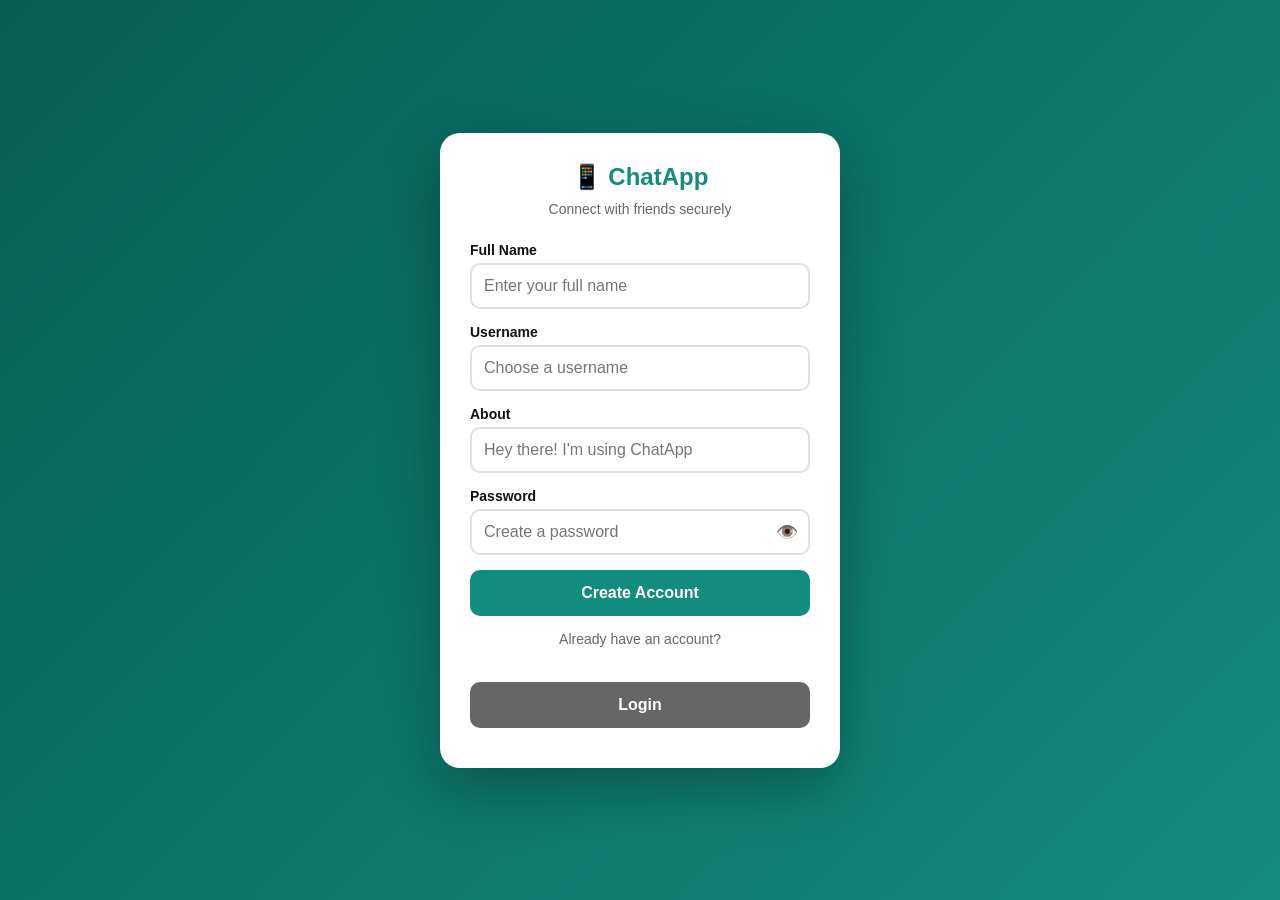
==== commit 3790d215: "Update index.html" ====
--- a/index.html
+++ b/index.html
@@ -6,37 +6,22 @@
     <title>ChatApp - WhatsApp Clone</title>
     <style>
         :root {
-            --primary: #128C7E;
-            --primary-dark: #075E54;
-            --secondary: #25D366;
-            --bg: #E5DDD5;
-            --chat-bg: #E5DDD5;
-            --sidebar-bg: #FFFFFF;
-            --header-bg: #EDEDED;
-            --message-out: #DCF8C6;
-            --message-in: #FFFFFF;
-            --text: #111111;
-            --text-secondary: #666666;
-            --border: #E0E0E0;
-            --danger: #FF4444;
-            --shadow: 0 2px 5px rgba(0,0,0,0.1);
-        }
-
+            --primary: #128C7E; --primary-dark: #075E54; --secondary: #25D366;
+            --bg: #E5DDD5; --chat-bg: #E5DDD5; --sidebar-bg: #FFFFFF;
+            --header-bg: #EDEDED; --message-out: #DCF8C6; --message-in: #FFFFFF;
+            --text: #111111; --text-secondary: #666666; --border: #E0E0E0;
+            --danger: #FF4444; --shadow: 0 2px 5px rgba(0,0,0,0.1);
+            --notification-bg: #FF5722;
+        }
         [data-theme="dark"] {
-            --bg: #0F1419;
-            --chat-bg: #0F1419;
-            --sidebar-bg: #1A1F2E;
-            --header-bg: #1A1F2E;
-            --message-out: #005C4B;
-            --message-in: #1A1F2E;
-            --text: #E0E0E0;
-            --text-secondary: #888888;
-            --border: #2A2F3E;
-        }
-
+            --bg: #0F1419; --chat-bg: #0F1419; --sidebar-bg: #1A1F2E;
+            --header-bg: #1A1F2E; --message-out: #005C4B; --message-in: #1A1F2E;
+            --text: #E0E0E0; --text-secondary: #888888; --border: #2A2F3E;
+        }
         * { margin: 0; padding: 0; box-sizing: border-box; }
         body { font-family: -apple-system, BlinkMacSystemFont, 'Segoe UI', Roboto, sans-serif; background: var(--bg); color: var(--text); overflow: hidden; }
 
+        /* ==================== MOBILE RESPONSIVE BASE ==================== */
         .app-container { display: flex; height: 100vh; width: 100vw; }
         .hidden { display: none !important; }
 
@@ -45,23 +30,22 @@
             position: fixed; top: 0; left: 0; width: 100%; height: 100%;
             background: linear-gradient(135deg, var(--primary-dark), var(--primary));
             display: flex; align-items: center; justify-content: center; z-index: 1000;
+            padding: 20px;
         }
         .auth-box {
-            background: white; padding: 40px; border-radius: 20px;
-            box-shadow: 0 20px 60px rgba(0,0,0,0.3); width: 90%; max-width: 400px;
+            background: white; padding: 30px; border-radius: 20px;
+            box-shadow: 0 20px 60px rgba(0,0,0,0.3); width: 100%; max-width: 400px;
             text-align: center;
         }
-        .auth-box h1 { color: var(--primary); margin-bottom: 10px; font-size: 28px; }
-        .auth-box p { color: var(--text-secondary); margin-bottom: 30px; }
-        .input-group { margin-bottom: 20px; text-align: left; }
-        .input-group label { display: block; margin-bottom: 5px; font-weight: 600; color: var(--text); }
-        .input-group input, .input-group textarea {
+        .auth-box h1 { color: var(--primary); margin-bottom: 10px; font-size: 24px; }
+        .auth-box p { color: var(--text-secondary); margin-bottom: 25px; font-size: 14px; }
+        .input-group { margin-bottom: 15px; text-align: left; }
+        .input-group label { display: block; margin-bottom: 5px; font-weight: 600; color: var(--text); font-size: 14px; }
+        .input-group input {
             width: 100%; padding: 12px; border: 2px solid var(--border);
             border-radius: 10px; font-size: 16px; transition: border 0.3s;
         }
-        .input-group input:focus, .input-group textarea:focus {
-            outline: none; border-color: var(--primary);
-        }
+        .input-group input:focus { outline: none; border-color: var(--primary); }
         .password-wrapper { position: relative; }
         .password-wrapper input { padding-right: 45px; }
         .toggle-password {
@@ -77,89 +61,99 @@
         .btn:hover { background: var(--primary-dark); transform: translateY(-2px); }
         .btn-secondary { background: var(--text-secondary); margin-top: 10px; }
         .btn-danger { background: var(--danger); }
+        .btn-success { background: var(--secondary); }
+        .btn-small { padding: 8px 16px; font-size: 14px; width: auto; }
         .error-msg { color: var(--danger); margin-top: 10px; font-size: 14px; }
         .success-msg { color: var(--secondary); margin-top: 10px; font-size: 14px; font-weight: 600; }
         .id-display {
+            background: var(--header-bg); padding: 20px; border-radius: 10px;
+            margin: 20px 0; border: 2px dashed var(--primary);
+        }
+        .id-display label { display: block; font-size: 12px; color: var(--text-secondary); margin-bottom: 10px; font-family: sans-serif; font-weight: 600; }
+        .id-display .id-number { font-family: monospace; font-size: 28px; font-weight: bold; color: var(--primary); letter-spacing: 2px; }
+        .id-display .id-hint { font-size: 13px; color: var(--text-secondary); margin-top: 10px; }
+
+        /* Notification Badge */
+        .notification-badge {
+            position: absolute; top: -5px; right: -5px;
+            background: var(--notification-bg); color: white;
+            font-size: 11px; padding: 2px 6px; border-radius: 10px; font-weight: bold;
+        }
+
+        /* Request Cards */
+        .request-card {
             background: var(--header-bg); padding: 15px; border-radius: 10px;
-            margin: 15px 0; font-family: monospace; font-size: 18px;
-            color: var(--primary); border: 2px dashed var(--primary);
-        }
-        .id-display label { display: block; font-size: 12px; color: var(--text-secondary); margin-bottom: 5px; font-family: sans-serif; }
-
-        /* Sidebar */
+            margin-bottom: 15px; display: flex; align-items: center; gap: 15px;
+        }
+        .request-card .avatar { flex-shrink: 0; }
+        .request-info { flex: 1; min-width: 0; }
+        .request-info h4 { font-size: 16px; margin-bottom: 3px; white-space: nowrap; overflow: hidden; text-overflow: ellipsis; }
+        .request-info p { font-size: 13px; color: var(--text-secondary); }
+        .request-actions { display: flex; gap: 10px; flex-shrink: 0; }
+
+        /* ==================== SIDEBAR ==================== */
         .sidebar {
             width: 380px; background: var(--sidebar-bg); border-right: 1px solid var(--border);
             display: flex; flex-direction: column; transition: transform 0.3s;
+            flex-shrink: 0;
         }
         .sidebar-header {
-            background: var(--header-bg); padding: 15px; display: flex;
+            background: var(--header-bg); padding: 12px 15px; display: flex;
             align-items: center; justify-content: space-between; border-bottom: 1px solid var(--border);
-        }
-        .user-info { display: flex; align-items: center; gap: 10px; cursor: pointer; }
+            min-height: 60px;
+        }
+        .user-info { display: flex; align-items: center; gap: 10px; cursor: pointer; min-width: 0; }
         .avatar {
             width: 40px; height: 40px; border-radius: 50%; object-fit: cover;
             background: var(--primary); display: flex; align-items: center; justify-content: center;
-            color: white; font-weight: bold; font-size: 18px;
+            color: white; font-weight: bold; font-size: 18px; flex-shrink: 0;
         }
         .avatar.large { width: 80px; height: 80px; font-size: 32px; }
-        .user-details h3 { font-size: 16px; }
-        .user-details p { font-size: 12px; color: var(--text-secondary); }
-        .header-actions { display: flex; gap: 15px; }
+        .user-details { min-width: 0; overflow: hidden; }
+        .user-details h3 { font-size: 16px; white-space: nowrap; overflow: hidden; text-overflow: ellipsis; }
+        .user-details p { font-size: 12px; color: var(--text-secondary); white-space: nowrap; overflow: hidden; text-overflow: ellipsis; }
+        .header-actions { display: flex; gap: 10px; position: relative; }
         .icon-btn {
             background: none; border: none; font-size: 20px; cursor: pointer;
-            color: var(--text-secondary); padding: 5px; border-radius: 50%;
-            transition: background 0.2s;
+            color: var(--text-secondary); padding: 8px; border-radius: 50%;
+            transition: background 0.2s; position: relative;
+            width: 40px; height: 40px; display: flex; align-items: center; justify-content: center;
         }
         .icon-btn:hover { background: rgba(0,0,0,0.1); }
 
-        .search-bar {
-            padding: 10px 15px; background: var(--header-bg); border-bottom: 1px solid var(--border);
-            display: flex; align-items: center; gap: 10px;
-        }
-        .search-bar input {
-            flex: 1; padding: 8px 15px; border-radius: 20px; border: none;
-            background: white; font-size: 14px;
-        }
-
-        .chats-list { flex: 1; overflow-y: auto; }
-        .chat-item {
-            display: flex; align-items: center; padding: 12px 15px;
-            border-bottom: 1px solid var(--border); cursor: pointer;
-            transition: background 0.2s;
-        }
+        .search-bar { padding: 10px 15px; background: var(--header-bg); border-bottom: 1px solid var(--border); display: flex; gap: 10px; }
+        .search-bar input { flex: 1; padding: 8px 15px; border-radius: 20px; border: none; background: white; font-size: 14px; }
+
+        .chats-list { flex: 1; overflow-y: auto; -webkit-overflow-scrolling: touch; }
+        .chat-item { display: flex; align-items: center; padding: 12px 15px; border-bottom: 1px solid var(--border); cursor: pointer; }
         .chat-item:hover { background: var(--header-bg); }
         .chat-item.active { background: #E3F2FD; }
-        .chat-item .avatar { flex-shrink: 0; }
-        .chat-preview { flex: 1; margin-left: 12px; overflow: hidden; }
-        .chat-preview h4 { font-size: 16px; margin-bottom: 3px; white-space: nowrap; overflow: hidden; text-overflow: ellipsis; }
+        .chat-preview { flex: 1; margin-left: 12px; overflow: hidden; min-width: 0; }
+        .chat-preview h4 { font-size: 16px; white-space: nowrap; overflow: hidden; text-overflow: ellipsis; margin-bottom: 3px; }
         .chat-preview p { font-size: 13px; color: var(--text-secondary); white-space: nowrap; overflow: hidden; text-overflow: ellipsis; }
-        .chat-meta { text-align: right; }
+        .chat-meta { text-align: right; flex-shrink: 0; }
         .chat-meta .time { font-size: 12px; color: var(--text-secondary); }
-        .unread-count {
-            background: var(--secondary); color: white; font-size: 12px;
-            padding: 2px 6px; border-radius: 10px; margin-top: 5px; display: inline-block;
-        }
-
-        /* Chat Area */
-        .chat-area {
-            flex: 1; display: flex; flex-direction: column;
-            background: var(--chat-bg); position: relative;
-        }
+        .unread-count { background: var(--secondary); color: white; font-size: 12px; padding: 2px 6px; border-radius: 10px; margin-top: 5px; display: inline-block; }
+
+        /* ==================== CHAT AREA ==================== */
+        .chat-area { flex: 1; display: flex; flex-direction: column; background: var(--chat-bg); position: relative; min-width: 0; }
         .chat-header {
-            background: var(--header-bg); padding: 10px 20px;
+            background: var(--header-bg); padding: 10px 15px;
             display: flex; align-items: center; border-bottom: 1px solid var(--border);
-        }
-        .chat-header-info { flex: 1; margin-left: 15px; }
-        .chat-header-info h3 { font-size: 16px; }
-        .chat-header-info p { font-size: 13px; color: var(--text-secondary); }
-        .chat-header-actions { display: flex; gap: 20px; }
+            min-height: 60px;
+        }
+        .chat-header-info { flex: 1; margin-left: 15px; min-width: 0; }
+        .chat-header-info h3 { font-size: 16px; white-space: nowrap; overflow: hidden; text-overflow: ellipsis; }
+        .chat-header-info p { font-size: 13px; color: var(--text-secondary); white-space: nowrap; overflow: hidden; text-overflow: ellipsis; }
+        .chat-header-actions { display: flex; gap: 15px; flex-shrink: 0; }
 
         .messages-container {
-            flex: 1; overflow-y: auto; padding: 20px;
+            flex: 1; overflow-y: auto; padding: 15px;
             display: flex; flex-direction: column; gap: 5px;
+            -webkit-overflow-scrolling: touch;
         }
         .message {
-            max-width: 70%; padding: 8px 12px; border-radius: 12px;
+            max-width: 75%; padding: 8px 12px; border-radius: 12px;
             position: relative; word-wrap: break-word;
             animation: messageIn 0.3s ease;
         }
@@ -181,22 +175,13 @@
             margin-bottom: 5px; background: rgba(0,0,0,0.05); padding: 5px 8px;
             border-radius: 4px;
         }
-        .message-content { font-size: 14px; line-height: 1.4; }
-        .message-media { max-width: 100%; border-radius: 8px; margin-top: 5px; cursor: pointer; }
-        .message-audio {
-            display: flex; align-items: center; gap: 10px; padding: 5px;
-        }
-        .play-btn {
-            width: 40px; height: 40px; border-radius: 50%;
-            background: var(--primary); color: white; border: none;
-            cursor: pointer; display: flex; align-items: center; justify-content: center;
-        }
+        .message-content { font-size: 14px; line-height: 1.4; word-break: break-word; }
+        .message-media { max-width: 100%; border-radius: 8px; margin-top: 5px; cursor: pointer; display: block; }
+        .message-audio { display: flex; align-items: center; gap: 10px; padding: 5px; }
+        .play-btn { width: 40px; height: 40px; border-radius: 50%; background: var(--primary); color: white; border: none; cursor: pointer; display: flex; align-items: center; justify-content: center; flex-shrink: 0; }
         .audio-wave { flex: 1; height: 30px; display: flex; align-items: center; gap: 2px; }
         .wave-bar { width: 3px; background: var(--primary); border-radius: 2px; }
-        .message-footer {
-            display: flex; justify-content: flex-end; align-items: center;
-            gap: 5px; margin-top: 4px;
-        }
+        .message-footer { display: flex; justify-content: flex-end; align-items: center; gap: 5px; margin-top: 4px; }
         .message-time { font-size: 11px; color: var(--text-secondary); }
         .message-status { font-size: 12px; color: var(--text-secondary); }
         .message-status.read { color: #53BDEB; }
@@ -206,1179 +191,530 @@
             display: none; z-index: 10; min-width: 120px;
         }
         .message:hover .message-actions { display: block; }
-        .message-action-item {
-            padding: 8px 15px; font-size: 13px; cursor: pointer;
-            display: flex; align-items: center; gap: 8px;
-        }
+        .message-action-item { padding: 8px 15px; font-size: 13px; cursor: pointer; display: flex; align-items: center; gap: 8px; }
         .message-action-item:hover { background: var(--header-bg); }
         .message.edited .message-time::after { content: " (edited)"; font-size: 10px; }
 
         .input-area {
-            background: var(--header-bg); padding: 10px 20px;
-            display: flex; align-items: center; gap: 10px; border-top: 1px solid var(--border);
+            background: var(--header-bg); padding: 8px 15px;
+            display: flex; align-items: center; gap: 8px; border-top: 1px solid var(--border);
         }
         .input-area input[type="text"] {
-            flex: 1; padding: 12px 20px; border-radius: 25px;
+            flex: 1; padding: 10px 15px; border-radius: 25px;
             border: none; font-size: 15px; background: white;
-        }
-        .input-area input:focus { outline: none; }
+            min-width: 0;
+        }
         .send-btn {
-            width: 45px; height: 45px; border-radius: 50%;
+            width: 42px; height: 42px; border-radius: 50%;
             background: var(--primary); color: white; border: none;
-            cursor: pointer; font-size: 20px; display: flex;
+            cursor: pointer; font-size: 18px; display: flex;
             align-items: center; justify-content: center;
-            transition: transform 0.2s;
-        }
-        .send-btn:hover { transform: scale(1.1); }
+            transition: transform 0.2s; flex-shrink: 0;
+        }
+        .record-btn { width: 42px; height: 42px; border-radius: 50%; background: var(--header-bg); border: none; cursor: pointer; font-size: 18px; display: flex; align-items: center; justify-content: center; flex-shrink: 0; }
         .record-btn.recording { background: var(--danger); animation: pulse 1s infinite; }
-        @keyframes pulse { 0%, 100% { transform: scale(1); } 50% { transform: scale(1.1); } }
 
         .reply-bar {
-            background: var(--header-bg); padding: 10px 20px;
+            background: var(--header-bg); padding: 8px 15px;
             border-top: 1px solid var(--border); display: flex; align-items: center; gap: 10px;
         }
         .reply-bar.hidden { display: none; }
-        .reply-preview { flex: 1; background: rgba(0,0,0,0.05); padding: 8px; border-radius: 8px; }
+        .reply-preview { flex: 1; background: rgba(0,0,0,0.05); padding: 8px; border-radius: 8px; min-width: 0; }
         .reply-preview small { color: var(--primary); font-weight: 600; }
-
-        /* Modals */
+        .reply-preview p { white-space: nowrap; overflow: hidden; text-overflow: ellipsis; }
+
+        /* ==================== MODALS ==================== */
         .modal-overlay {
             position: fixed; top: 0; left: 0; width: 100%; height: 100%;
             background: rgba(0,0,0,0.5); display: flex;
             align-items: center; justify-content: center; z-index: 100;
+            padding: 20px;
         }
         .modal {
             background: var(--sidebar-bg); border-radius: 15px;
-            width: 90%; max-width: 500px; max-height: 90vh;
+            width: 100%; max-width: 500px; max-height: 90vh;
             overflow-y: auto; box-shadow: 0 20px 60px rgba(0,0,0,0.3);
         }
-        .modal-header {
-            padding: 20px; border-bottom: 1px solid var(--border);
-            display: flex; justify-content: space-between; align-items: center;
-        }
+        .modal-header { padding: 15px 20px; border-bottom: 1px solid var(--border); display: flex; justify-content: space-between; align-items: center; }
         .modal-body { padding: 20px; }
         .modal-footer { padding: 15px 20px; border-top: 1px solid var(--border); display: flex; justify-content: flex-end; gap: 10px; }
 
-        /* Profile */
-        .profile-section { text-align: center; margin-bottom: 30px; }
+        /* ==================== PROFILE ==================== */
+        .profile-section { text-align: center; margin-bottom: 25px; }
         .profile-avatar-container { position: relative; display: inline-block; }
-        .profile-avatar-container .avatar { cursor: pointer; }
-        .change-dp-btn {
-            position: absolute; bottom: 0; right: 0;
-            background: var(--primary); color: white; border: none;
-            border-radius: 50%; width: 30px; height: 30px; cursor: pointer;
-        }
-        .info-row {
-            display: flex; justify-content: space-between; padding: 15px 0;
-            border-bottom: 1px solid var(--border);
-        }
+        .change-dp-btn { position: absolute; bottom: 0; right: 0; background: var(--primary); color: white; border: none; border-radius: 50%; width: 30px; height: 30px; cursor: pointer; }
+        .remove-dp-btn { margin-top: 10px; padding: 8px 16px; background: var(--danger); color: white; border: none; border-radius: 20px; cursor: pointer; font-size: 13px; }
+        .info-row { display: flex; justify-content: space-between; padding: 12px 0; border-bottom: 1px solid var(--border); flex-wrap: wrap; gap: 8px; }
         .info-row label { color: var(--primary); font-size: 14px; }
         .info-row .value { font-size: 16px; }
-        .info-row .value.id { font-family: monospace; background: var(--header-bg); padding: 5px 10px; border-radius: 5px; }
-
-        /* Settings */
-        .settings-item {
-            display: flex; align-items: center; justify-content: space-between;
-            padding: 15px 0; border-bottom: 1px solid var(--border); cursor: pointer;
-        }
+        .info-row .value.id { font-family: monospace; background: var(--header-bg); padding: 5px 10px; border-radius: 5px; font-size: 14px; }
+
+        /* ==================== SETTINGS ==================== */
+        .settings-item { display: flex; align-items: center; justify-content: space-between; padding: 15px 0; border-bottom: 1px solid var(--border); cursor: pointer; }
         .settings-item:hover { background: var(--header-bg); margin: 0 -20px; padding: 15px 20px; }
-        .settings-item-left { display: flex; align-items: center; gap: 15px; }
-        .settings-icon { font-size: 24px; }
+        .settings-item-left { display: flex; align-items: center; gap: 15px; min-width: 0; }
+        .settings-icon { font-size: 24px; flex-shrink: 0; }
         .settings-item h4 { font-size: 16px; }
         .settings-item p { font-size: 13px; color: var(--text-secondary); }
-        .toggle-switch {
-            width: 50px; height: 28px; background: #ccc; border-radius: 14px;
-            position: relative; cursor: pointer; transition: background 0.3s;
-        }
+        .toggle-switch { width: 50px; height: 28px; background: #ccc; border-radius: 14px; position: relative; cursor: pointer; transition: background 0.3s; flex-shrink: 0; }
         .toggle-switch.active { background: var(--secondary); }
-        .toggle-switch::after {
-            content: ''; position: absolute; width: 24px; height: 24px;
-            background: white; border-radius: 50%; top: 2px; left: 2px;
-            transition: transform 0.3s;
-        }
+        .toggle-switch::after { content: ''; position: absolute; width: 24px; height: 24px; background: white; border-radius: 50%; top: 2px; left: 2px; transition: transform 0.3s; }
         .toggle-switch.active::after { transform: translateX(22px); }
 
-        /* Media Viewer */
-        .media-viewer {
-            position: fixed; top: 0; left: 0; width: 100%; height: 100%;
-            background: rgba(0,0,0,0.9); z-index: 200;
-            display: flex; align-items: center; justify-content: center;
-        }
-        .media-viewer img, .media-viewer video { max-width: 90%; max-height: 90%; }
-        .media-viewer .close-viewer {
-            position: absolute; top: 20px; right: 20px;
-            color: white; font-size: 30px; background: none; border: none; cursor: pointer;
-        }
-
-        /* Toast */
-        .toast {
-            position: fixed; bottom: 20px; left: 50%; transform: translateX(-50%);
-            background: #333; color: white; padding: 12px 24px;
-            border-radius: 25px; z-index: 300; animation: toastIn 0.3s ease;
-        }
+        /* ==================== MEDIA VIEWER ==================== */
+        .media-viewer { position: fixed; top: 0; left: 0; width: 100%; height: 100%; background: rgba(0,0,0,0.9); z-index: 200; display: flex; align-items: center; justify-content: center; }
+        .media-viewer img, .media-viewer video { max-width: 95%; max-height: 90%; }
+        .media-viewer .close-viewer { position: absolute; top: 20px; right: 20px; color: white; font-size: 30px; background: none; border: none; cursor: pointer; }
+
+        /* ==================== TOAST ==================== */
+        .toast { position: fixed; bottom: 20px; left: 50%; transform: translateX(-50%); background: #333; color: white; padding: 12px 24px; border-radius: 25px; z-index: 300; animation: toastIn 0.3s ease; max-width: 90%; text-align: center; }
         @keyframes toastIn { from { transform: translateX(-50%) translateY(100px); opacity: 0; } }
 
-        /* Empty State */
-        .empty-state {
-            flex: 1; display: flex; flex-direction: column;
-            align-items: center; justify-content: center; color: var(--text-secondary);
-        }
-        .empty-state h2 { margin-top: 20px; font-size: 24px; }
+        /* ==================== EMPTY STATE ==================== */
+        .empty-state { flex: 1; display: flex; flex-direction: column; align-items: center; justify-content: center; color: var(--text-secondary); padding: 20px; text-align: center; }
+        .empty-state h2 { margin-top: 20px; font-size: 22px; }
         .empty-state p { margin-top: 10px; font-size: 14px; }
 
-        /* Add Contact */
+        /* ==================== ADD CONTACT ==================== */
         .add-contact-form { display: flex; gap: 10px; margin-bottom: 20px; }
         .add-contact-form input { flex: 1; padding: 12px; border: 2px solid var(--border); border-radius: 10px; font-size: 16px; }
 
+        /* ==================== MOBILE RESPONSIVE ==================== */
         @media (max-width: 768px) {
             .sidebar { position: absolute; width: 100%; z-index: 10; height: 100%; }
             .sidebar.hidden-mobile { transform: translateX(-100%); }
             .chat-area { width: 100%; }
+            .auth-box { padding: 25px 20px; }
+            .auth-box h1 { font-size: 22px; }
+            .id-display .id-number { font-size: 24px; }
+            .modal { max-height: 95vh; }
+            .message { max-width: 85%; }
+            .request-card { flex-wrap: wrap; }
+            .request-actions { width: 100%; justify-content: flex-end; margin-top: 10px; }
+            .chat-header-info { max-width: 150px; }
+        }
+
+        @media (max-width: 480px) {
+            .sidebar { width: 100%; }
+            .message { max-width: 90%; padding: 6px 10px; }
+            .message-content { font-size: 13px; }
+            .input-area input[type="text"] { font-size: 16px; }
+            .icon-btn { width: 36px; height: 36px; font-size: 18px; }
+            .send-btn, .record-btn { width: 38px; height: 38px; }
+            .header-actions { gap: 5px; }
+            .user-details h3 { font-size: 14px; }
+            .chat-preview h4 { font-size: 15px; }
         }
     </style>
 <base target="_blank">
 </head>
 <body>
     <div id="app"></div>
-
+    <script src="https://cdn.socket.io/4.5.4/socket.io.min.js"></script>
     <script>
-        // ==================== CONFIG ====================
-        const API_URL = 'https://chat-app-hb6j.onrender.com';
-
-        // ==================== STATE ====================
+
+        const API_URL = 'http://localhost:5000';
+
         const AppState = {
-            currentUser: null,
-            token: null,
-            users: {},
-            contacts: [],
-            messages: {},
-            chats: {},
-            activeChat: null,
-            activeContactId: null,
-            replyTo: null,
-            editingMessage: null,
-            recording: false,
-            mediaRecorder: null,
-            audioChunks: [],
+            currentUser: null, token: null, users: {}, contacts: [],
+            requests: { received: [], sent: [] }, messages: {}, chats: {},
+            activeChat: null, activeContactId: null, replyTo: null,
+            editingMessage: null, recording: false, mediaRecorder: null,
+            audioChunks: [], socket: null,
 
             init() {
                 const saved = localStorage.getItem('chatapp_session');
                 if (saved) {
-                    try {
-                        const session = JSON.parse(saved);
-                        this.currentUser = session.userId;
-                        this.token = session.token;
-                    } catch(e) {}
+                    try { const session = JSON.parse(saved); this.currentUser = session.userId; this.token = session.token; } catch(e) {}
                 }
             },
-
-            saveSession(userId, token) {
-                this.currentUser = userId;
-                this.token = token;
-                localStorage.setItem('chatapp_session', JSON.stringify({userId, token}));
-            },
-
-            clearSession() {
-                this.currentUser = null;
-                this.token = null;
-                localStorage.removeItem('chatapp_session');
-            }
+            saveSession(userId, token) { this.currentUser = userId; this.token = token; localStorage.setItem('chatapp_session', JSON.stringify({userId, token})); },
+            clearSession() { this.currentUser = null; this.token = null; localStorage.removeItem('chatapp_session'); }
         };
 
-        // ==================== API HELPERS ====================
         async function api(endpoint, options = {}) {
             const url = `${API_URL}${endpoint}`;
-            const config = {
-                headers: {
-                    'Content-Type': 'application/json',
-                    ...options.headers
-                },
-                ...options
-            };
-            if (config.body && typeof config.body === 'object') {
-                config.body = JSON.stringify(config.body);
-            }
-
+            const config = { headers: { 'Content-Type': 'application/json', ...options.headers }, ...options };
+            if (config.body && typeof config.body === 'object') config.body = JSON.stringify(config.body);
             try {
                 const res = await fetch(url, config);
                 const data = await res.json().catch(() => ({}));
-                if (!res.ok) {
-                    throw new Error(data.error || `HTTP ${res.status}`);
+                if (!res.ok) throw new Error(data.error || `HTTP ${res.status}`);
+                return data;
+            } catch (err) { console.error('API Error:', err); throw err; }
+        }
+
+        function initSocket() {
+            if (AppState.socket) return;
+            AppState.socket = io(API_URL);
+            AppState.socket.on('connect', () => {
+                console.log('Socket connected');
+                if (AppState.currentUser) AppState.socket.emit('join_user', { user_id: AppState.currentUser });
+            });
+            AppState.socket.on('new_message', (data) => {
+                const { chat_id, message } = data;
+                if (!AppState.messages[chat_id]) AppState.messages[chat_id] = [];
+                // Check if message already exists
+                if (!AppState.messages[chat_id].find(m => m.id === message.id)) {
+                    AppState.messages[chat_id].push(message);
+                    if (AppState.chats[chat_id]) {
+                        AppState.chats[chat_id].lastMessage = message;
+                        if (chat_id !== AppState.activeChat) AppState.chats[chat_id].unread = (AppState.chats[chat_id].unread || 0) + 1;
+                    }
+                    Actions.showMain();
+                    if (AppState.activeChat === chat_id) setTimeout(() => { const c = document.getElementById('messagesContainer'); if (c) c.scrollTop = c.scrollHeight; }, 100);
                 }
-                return data;
-            } catch (err) {
-                console.error('API Error:', err);
-                throw err;
-            }
-        }
-
-        // ==================== COMPONENTS ====================
+            });
+            AppState.socket.on('message_edited', (data) => {
+                const msgs = AppState.messages[data.chat_id] || [];
+                const idx = msgs.findIndex(m => m.id === data.message.id);
+                if (idx !== -1) msgs[idx] = data.message;
+                Actions.showMain();
+            });
+            AppState.socket.on('message_deleted', (data) => {
+                AppState.messages[data.chat_id] = (AppState.messages[data.chat_id] || []).filter(m => m.id !== data.msg_id);
+                Actions.showMain();
+            });
+            AppState.socket.on('new_request', (data) => {
+                Actions.showToast(`New contact request from ${data.from_user.name}`);
+                Actions.loadRequests();
+            });
+            AppState.socket.on('request_accepted', () => { Actions.showToast('Contact request accepted!'); Actions.loadUserData(); });
+            AppState.socket.on('request_rejected', () => { Actions.showToast('Contact request rejected'); Actions.loadRequests(); });
+        }
+
         const Components = {
             renderAuth() {
-                return `
-                    <div class="auth-screen" id="authScreen">
-                        <div class="auth-box">
-                            <h1>📱 ChatApp</h1>
-                            <p>Connect with friends securely</p>
-                            <div id="authForm">
-                                <div class="input-group">
-                                    <label>Full Name</label>
-                                    <input type="text" id="regName" placeholder="Enter your full name">
-                                </div>
-                                <div class="input-group">
-                                    <label>Username</label>
-                                    <input type="text" id="regUsername" placeholder="Choose a username">
-                                </div>
-                                <div class="input-group">
-                                    <label>About</label>
-                                    <input type="text" id="regAbout" placeholder="Hey there! I'm using ChatApp">
-                                </div>
-                                <div class="input-group">
-                                    <label>Password</label>
-                                    <div class="password-wrapper">
-                                        <input type="password" id="regPassword" placeholder="Create a password">
-                                        <button type="button" class="toggle-password" onclick="Actions.togglePassword('regPassword', this)">👁️</button>
-                                    </div>
-                                </div>
-                                <button class="btn" onclick="Actions.register()">Create Account</button>
-                                <p style="margin-top: 15px; color: var(--text-secondary);">Already have an account?</p>
-                                <button class="btn btn-secondary" onclick="Components.showLogin()">Login</button>
-                                <div id="authError" class="error-msg"></div>
-                                <div id="authSuccess" class="success-msg"></div>
-                            </div>
-                        </div>
-                    </div>
-                `;
-            },
-
-            showLogin() {
-                document.getElementById('authForm').innerHTML = `
-                    <div class="input-group">
-                        <label>Your ID</label>
-                        <input type="text" id="loginId" placeholder="Enter your ID (e.g., IDABC123)">
-                    </div>
-                    <div class="input-group">
-                        <label>Password</label>
-                        <div class="password-wrapper">
-                            <input type="password" id="loginPassword" placeholder="Enter password">
-                            <button type="button" class="toggle-password" onclick="Actions.togglePassword('loginPassword', this)">👁️</button>
-                        </div>
-                    </div>
-                    <button class="btn" onclick="Actions.login()">Login</button>
-                    <button class="btn btn-secondary" onclick="Components.showRegister()">Create Account</button>
-                    <div id="authError" class="error-msg"></div>
-                `;
-            },
-
-            showRegister() {
-                document.getElementById('authForm').innerHTML = `
-                    <div class="input-group">
-                        <label>Full Name</label>
-                        <input type="text" id="regName" placeholder="Enter your full name">
-                    </div>
-                    <div class="input-group">
-                        <label>Username</label>
-                        <input type="text" id="regUsername" placeholder="Choose a username">
-                    </div>
-                    <div class="input-group">
-                        <label>About</label>
-                        <input type="text" id="regAbout" placeholder="Hey there! I'm using ChatApp">
-                    </div>
-                    <div class="input-group">
-                        <label>Password</label>
-                        <div class="password-wrapper">
-                            <input type="password" id="regPassword" placeholder="Create a password">
-                            <button type="button" class="toggle-password" onclick="Actions.togglePassword('regPassword', this)">👁️</button>
-                        </div>
-                    </div>
+                return `<div class="auth-screen" id="authScreen"><div class="auth-box"><h1>📱 ChatApp</h1><p>Connect with friends securely</p><div id="authForm">
+                    <div class="input-group"><label>Full Name</label><input type="text" id="regName" placeholder="Enter your full name"></div>
+                    <div class="input-group"><label>Username</label><input type="text" id="regUsername" placeholder="Choose a username"></div>
+                    <div class="input-group"><label>About</label><input type="text" id="regAbout" placeholder="Hey there! I'm using ChatApp"></div>
+                    <div class="input-group"><label>Password</label><div class="password-wrapper"><input type="password" id="regPassword" placeholder="Create a password"><button type="button" class="toggle-password" onclick="Actions.togglePassword('regPassword', this)">👁️</button></div></div>
                     <button class="btn" onclick="Actions.register()">Create Account</button>
                     <p style="margin-top: 15px; color: var(--text-secondary);">Already have an account?</p>
                     <button class="btn btn-secondary" onclick="Components.showLogin()">Login</button>
-                    <div id="authError" class="error-msg"></div>
-                    <div id="authSuccess" class="success-msg"></div>
-                `;
-            },
-
+                    <div id="authError" class="error-msg"></div><div id="authSuccess" class="success-msg"></div>
+                </div></div></div>`;
+            },
+            showLogin() {
+                document.getElementById('authForm').innerHTML = `
+                    <div class="input-group"><label>Your ID</label><input type="text" id="loginId" placeholder="Enter your ID (10 digits)"></div>
+                    <div class="input-group"><label>Password</label><div class="password-wrapper"><input type="password" id="loginPassword" placeholder="Enter password"><button type="button" class="toggle-password" onclick="Actions.togglePassword('loginPassword', this)">👁️</button></div></div>
+                    <button class="btn" onclick="Actions.login()">Login</button>
+                    <button class="btn btn-secondary" onclick="Components.showRegister()">Create Account</button>
+                    <div id="authError" class="error-msg"></div>`;
+            },
+            showRegister() {
+                document.getElementById('authForm').innerHTML = `
+                    <div class="input-group"><label>Full Name</label><input type="text" id="regName" placeholder="Enter your full name"></div>
+                    <div class="input-group"><label>Username</label><input type="text" id="regUsername" placeholder="Choose a username"></div>
+                    <div class="input-group"><label>About</label><input type="text" id="regAbout" placeholder="Hey there! I'm using ChatApp"></div>
+                    <div class="input-group"><label>Password</label><div class="password-wrapper"><input type="password" id="regPassword" placeholder="Create a password"><button type="button" class="toggle-password" onclick="Actions.togglePassword('regPassword', this)">👁️</button></div></div>
+                    <button class="btn" onclick="Actions.register()">Create Account</button>
+                    <p style="margin-top: 15px; color: var(--text-secondary);">Already have an account?</p>
+                    <button class="btn btn-secondary" onclick="Components.showLogin()">Login</button>
+                    <div id="authError" class="error-msg"></div><div id="authSuccess" class="success-msg"></div>`;
+            },
             renderMain() {
                 const user = AppState.users[AppState.currentUser];
-                return `
-                    <div class="app-container">
-                        ${Components.renderSidebar(user)}
-                        ${Components.renderChatArea()}
-                    </div>
-                    <div id="modalContainer"></div>
-                    <div id="mediaViewer"></div>
-                    <div id="toastContainer"></div>
-                `;
-            },
-
-            renderSidebar(user) {
+                const requestCount = AppState.requests.received ? AppState.requests.received.filter(r => r.status === 'pending').length : 0;
+                return `<div class="app-container">${Components.renderSidebar(user, requestCount)}${Components.renderChatArea()}</div><div id="modalContainer"></div><div id="mediaViewer"></div><div id="toastContainer"></div>`;
+            },
+            renderSidebar(user, requestCount) {
                 const chats = AppState.contacts.map(contact => {
                     const chatId = [AppState.currentUser, contact.id].sort().join('_');
                     const chat = AppState.chats[chatId];
-                    const lastMsg = chat?.lastMessage;
-                    return { contact, chatId, lastMsg, unread: chat?.unread || 0 };
+                    return { contact, chatId, lastMsg: chat?.lastMessage, unread: chat?.unread || 0 };
                 }).sort((a, b) => {
                     const ta = a.lastMsg?.timestamp ? new Date(a.lastMsg.timestamp).getTime() : 0;
                     const tb = b.lastMsg?.timestamp ? new Date(b.lastMsg.timestamp).getTime() : 0;
                     return tb - ta;
                 });
-
-                return `
-                    <div class="sidebar" id="sidebar">
-                        <div class="sidebar-header">
-                            <div class="user-info" onclick="Actions.showProfile()">
-                                <div class="avatar">${user?.avatar ? `<img src="${API_URL}${user.avatar}" style="width:100%;height:100%;border-radius:50%;object-fit:cover;">` : (user?.name?.[0] || '?').toUpperCase()}</div>
-                                <div class="user-details">
-                                    <h3>${user?.name || 'User'}</h3>
-                                    <p>${user?.about || 'Hey there!'}</p>
-                                </div>
-                            </div>
-                            <div class="header-actions">
-                                <button class="icon-btn" onclick="Actions.refreshData()" title="Refresh">🔄</button>
-                                <button class="icon-btn" onclick="Actions.showAddContact()" title="Add Contact">➕</button>
-                                <button class="icon-btn" onclick="Actions.showSettings()" title="Settings">⚙️</button>
-                            </div>
+                return `<div class="sidebar" id="sidebar">
+                    <div class="sidebar-header">
+                        <div class="user-info" onclick="Actions.showProfile()">
+                            <div class="avatar">${user?.avatar ? `<img src="${API_URL}${user.avatar}" style="width:100%;height:100%;border-radius:50%;object-fit:cover;">` : (user?.name?.[0] || '?').toUpperCase()}</div>
+                            <div class="user-details"><h3>${user?.name || 'User'}</h3><p>ID: ${user?.id || ''}</p></div>
                         </div>
-                        <div class="search-bar">
-                            <input type="text" placeholder="Search or start new chat" id="searchChats" oninput="Actions.searchChats(this.value)">
-                        </div>
-                        <div class="chats-list" id="chatsList">
-                            ${chats.length === 0 ? `
-                                <div style="padding: 40px; text-align: center; color: var(--text-secondary);">
-                                    <p>No chats yet</p>
-                                    <p style="font-size: 13px; margin-top: 10px;">Click + to add contacts</p>
-                                </div>
-                            ` : chats.map(c => `
-                                <div class="chat-item ${AppState.activeChat === c.chatId ? 'active' : ''}" onclick="Actions.openChat('${c.chatId}', '${c.contact.id}')">
-                                    <div class="avatar">${c.contact.avatar ? `<img src="${API_URL}${c.contact.avatar}" style="width:100%;height:100%;border-radius:50%;object-fit:cover;">` : c.contact.name[0].toUpperCase()}</div>
-                                    <div class="chat-preview">
-                                        <h4>${c.contact.name}</h4>
-                                        <p>${c.lastMsg ? (c.lastMsg.type === 'text' ? c.lastMsg.content : c.lastMsg.type === 'image' ? '📷 Photo' : c.lastMsg.type === 'video' ? '🎥 Video' : '🎤 Voice') : 'Start chatting'}</p>
-                                    </div>
-                                    <div class="chat-meta">
-                                        <div class="time">${c.lastMsg ? Utils.formatTime(c.lastMsg.timestamp) : ''}</div>
-                                        ${c.unread > 0 ? `<div class="unread-count">${c.unread}</div>` : ''}
-                                    </div>
-                                </div>
-                            `).join('')}
+                        <div class="header-actions">
+                            <button class="icon-btn" onclick="Actions.showRequests()" title="Requests">🔔${requestCount > 0 ? `<span class="notification-badge">${requestCount}</span>` : ''}</button>
+                            <button class="icon-btn" onclick="Actions.refreshData()" title="Refresh">🔄</button>
+                            <button class="icon-btn" onclick="Actions.showAddContact()" title="Add Contact">➕</button>
+                            <button class="icon-btn" onclick="Actions.showSettings()" title="Settings">⚙️</button>
                         </div>
                     </div>
-                `;
-            },
-
+                    <div class="search-bar"><input type="text" placeholder="Search or start new chat" id="searchChats" oninput="Actions.searchChats(this.value)"></div>
+                    <div class="chats-list" id="chatsList">
+                        ${chats.length === 0 ? `<div style="padding: 40px; text-align: center; color: var(--text-secondary);"><p>No chats yet</p><p style="font-size: 13px; margin-top: 10px;">Send contact requests to start chatting</p></div>`
+                        : chats.map(c => `<div class="chat-item ${AppState.activeChat === c.chatId ? 'active' : ''}" onclick="Actions.openChat('${c.chatId}', '${c.contact.id}')">
+                            <div class="avatar">${c.contact.avatar ? `<img src="${API_URL}${c.contact.avatar}" style="width:100%;height:100%;border-radius:50%;object-fit:cover;">` : c.contact.name[0].toUpperCase()}</div>
+                            <div class="chat-preview"><h4>${c.contact.name}</h4><p>${c.lastMsg ? (c.lastMsg.type === 'text' ? c.lastMsg.content : c.lastMsg.type === 'image' ? '📷 Photo' : c.lastMsg.type === 'video' ? '🎥 Video' : '🎤 Voice') : 'Start chatting'}</p></div>
+                            <div class="chat-meta"><div class="time">${c.lastMsg ? Utils.formatTime(c.lastMsg.timestamp) : ''}</div>${c.unread > 0 ? `<div class="unread-count">${c.unread}</div>` : ''}</div>
+                        </div>`).join('')}
+                    </div>
+                </div>`;
+            },
             renderChatArea() {
-                if (!AppState.activeChat) {
-                    return `
-                        <div class="chat-area">
-                            <div class="empty-state">
-                                <div style="font-size: 80px;">💬</div>
-                                <h2>ChatApp Web</h2>
-                                <p>Select a chat to start messaging</p>
-                            </div>
-                        </div>
-                    `;
-                }
-
-                const chatId = AppState.activeChat;
-                const otherId = AppState.activeContactId;
-                const other = AppState.users[otherId];
-                const messages = AppState.messages[chatId] || [];
-
-                return `
-                    <div class="chat-area">
-                        <div class="chat-header">
-                            <button class="icon-btn" style="margin-right: 10px;" onclick="Actions.backToSidebar()">←</button>
-                            <div class="avatar">${other?.avatar ? `<img src="${API_URL}${other.avatar}" style="width:100%;height:100%;border-radius:50%;object-fit:cover;">` : (other?.name?.[0] || '?').toUpperCase()}</div>
-                            <div class="chat-header-info">
-                                <h3>${other?.name || 'Unknown'}</h3>
-                                <p>${other?.about || 'Hey there!'}</p>
-                            </div>
-                            <div class="chat-header-actions">
-                                <button class="icon-btn" onclick="Actions.startCall()" title="Voice Call">📞</button>
-                                <button class="icon-btn" onclick="Actions.showContactInfo('${otherId}')" title="Contact Info">ℹ️</button>
-                            </div>
-                        </div>
-
-                        <div class="messages-container" id="messagesContainer">
-                            ${messages.map((msg, idx) => Components.renderMessage(msg, idx, chatId)).join('')}
-                        </div>
-
-                        <div class="reply-bar ${AppState.replyTo ? '' : 'hidden'}" id="replyBar">
-                            <div class="reply-preview">
-                                <small>Replying to ${AppState.replyTo ? (AppState.users[messages.find(m => m.id === AppState.replyTo)?.sender]?.name || 'User') : ''}</small>
-                                <p style="font-size: 13px; white-space: nowrap; overflow: hidden; text-overflow: ellipsis;">
-                                    ${AppState.replyTo ? (messages.find(m => m.id === AppState.replyTo)?.content?.substring(0, 50) || 'Media') : ''}
-                                </p>
-                            </div>
-                            <button class="icon-btn" onclick="Actions.cancelReply()">✕</button>
-                        </div>
-
-                        <div class="input-area">
-                            <button class="icon-btn" onclick="document.getElementById('fileInput').click()" title="Attach">📎</button>
-                            <input type="file" id="fileInput" style="display: none;" accept="image/*,video/*" onchange="Actions.handleFileSelect(event)">
-                            <input type="text" id="messageInput" placeholder="Type a message" 
-                                onkeypress="if(event.key==='Enter')Actions.sendMessage()"
-                                value="${AppState.editingMessage ? (messages.find(m => m.id === AppState.editingMessage)?.content || '') : ''}">
-                            <button class="icon-btn record-btn ${AppState.recording ? 'recording' : ''}" id="recordBtn" 
-                                onmousedown="Actions.startRecording()" onmouseup="Actions.stopRecording()"
-                                ontouchstart="Actions.startRecording()" ontouchend="Actions.stopRecording()"
-                                title="Hold to record">🎤</button>
-                            <button class="send-btn" onclick="Actions.sendMessage()">➤</button>
-                        </div>
+                if (!AppState.activeChat) return `<div class="chat-area"><div class="empty-state"><div style="font-size: 80px;">💬</div><h2>ChatApp Web</h2><p>Select a chat to start messaging</p></div></div>`;
+                const chatId = AppState.activeChat, otherId = AppState.activeContactId, other = AppState.users[otherId], messages = AppState.messages[chatId] || [];
+                return `<div class="chat-area">
+                    <div class="chat-header">
+                        <button class="icon-btn" style="margin-right: 10px;" onclick="Actions.backToSidebar()">←</button>
+                        <div class="avatar">${other?.avatar ? `<img src="${API_URL}${other.avatar}" style="width:100%;height:100%;border-radius:50%;object-fit:cover;">` : (other?.name?.[0] || '?').toUpperCase()}</div>
+                        <div class="chat-header-info"><h3>${other?.name || 'Unknown'}</h3><p>${other?.about || 'Hey there!'}</p></div>
+                        <div class="chat-header-actions"><button class="icon-btn" onclick="Actions.startCall()" title="Voice Call">📞</button><button class="icon-btn" onclick="Actions.showContactInfo('${otherId}')" title="Contact Info">ℹ️</button></div>
                     </div>
-                `;
-            },
-
+                    <div class="messages-container" id="messagesContainer">${messages.map((msg, idx) => Components.renderMessage(msg, idx, chatId)).join('')}</div>
+                    <div class="reply-bar ${AppState.replyTo ? '' : 'hidden'}" id="replyBar">
+                        <div class="reply-preview"><small>Replying to ${AppState.replyTo ? (AppState.users[messages.find(m => m.id === AppState.replyTo)?.sender]?.name || 'User') : ''}</small>
+                        <p style="font-size: 13px; white-space: nowrap; overflow: hidden; text-overflow: ellipsis;">${AppState.replyTo ? (messages.find(m => m.id === AppState.replyTo)?.content?.substring(0, 50) || 'Media') : ''}</p></div>
+                        <button class="icon-btn" onclick="Actions.cancelReply()">✕</button>
+                    </div>
+                    <div class="input-area">
+                        <button class="icon-btn" onclick="document.getElementById('fileInput').click()" title="Attach">📎</button>
+                        <input type="file" id="fileInput" style="display: none;" accept="image/*,video/*" onchange="Actions.handleFileSelect(event)">
+                        <input type="text" id="messageInput" placeholder="Type a message" onkeypress="if(event.key==='Enter')Actions.sendMessage()" value="${AppState.editingMessage ? (messages.find(m => m.id === AppState.editingMessage)?.content || '') : ''}">
+                        <button class="icon-btn record-btn ${AppState.recording ? 'recording' : ''}" id="recordBtn" onmousedown="Actions.startRecording()" onmouseup="Actions.stopRecording()" ontouchstart="Actions.startRecording()" ontouchend="Actions.stopRecording()" title="Hold to record">🎤</button>
+                        <button class="send-btn" onclick="Actions.sendMessage()">➤</button>
+                    </div>
+                </div>`;
+            },
             renderMessage(msg, idx, chatId) {
                 const isSent = msg.sender === AppState.currentUser;
-                const sender = AppState.users[msg.sender];
-
                 let contentHtml = '';
-                if (msg.type === 'text') {
-                    contentHtml = `<div class="message-content">${Utils.escapeHtml(msg.content)}</div>`;
-                } else if (msg.type === 'image') {
-                    contentHtml = `<img src="${API_URL}${msg.content}" class="message-media" onclick="Actions.viewMedia('${msg.content}', 'image')">`;
-                } else if (msg.type === 'video') {
-                    contentHtml = `<video src="${API_URL}${msg.content}" class="message-media" controls onclick="Actions.viewMedia('${msg.content}', 'video')"></video>`;
-                } else if (msg.type === 'audio') {
-                    contentHtml = `
-                        <div class="message-audio">
-                            <button class="play-btn" onclick="Actions.playAudio(this, '${msg.content}')">▶</button>
-                            <div class="audio-wave">
-                                ${Array(20).fill(0).map(() => `<div class="wave-bar" style="height:${Math.random()*20+5}px"></div>`).join('')}
-                            </div>
-                            <span style="font-size: 12px;">${msg.duration || '0:00'}</span>
-                        </div>
-                    `;
-                }
-
-                const replyHtml = msg.replyTo ? `
-                    <div class="message replying-to">
-                        ${AppState.messages[chatId]?.find(m => m.id === msg.replyTo)?.content?.substring(0, 50) || 'Media'}
-                    </div>
-                ` : '';
-
-                return `
-                    <div class="message ${isSent ? 'sent' : 'received'} ${msg.edited ? 'edited' : ''}" data-id="${msg.id}">
-                        ${replyHtml}
-                        ${contentHtml}
-                        <div class="message-footer">
-                            <span class="message-time">${Utils.formatTime(msg.timestamp)}</span>
-                            ${isSent ? `<span class="message-status ${msg.read ? 'read' : ''}">${msg.read ? '✓✓' : '✓'}</span>` : ''}
-                        </div>
-                        <div class="message-actions">
-                            <div class="message-action-item" onclick="Actions.setReply('${msg.id}')">↩️ Reply</div>
-                            ${isSent ? `<div class="message-action-item" onclick="Actions.editMessage('${msg.id}')">✏️ Edit</div>` : ''}
-                            ${isSent ? `<div class="message-action-item" onclick="Actions.deleteMessage('${msg.id}')">🗑️ Delete</div>` : ''}
-                        </div>
-                    </div>
-                `;
-            },
-
+                if (msg.type === 'text') contentHtml = `<div class="message-content">${Utils.escapeHtml(msg.content)}</div>`;
+                else if (msg.type === 'image') contentHtml = `<img src="${API_URL}${msg.content}" class="message-media" onclick="Actions.viewMedia('${msg.content}', 'image')">`;
+                else if (msg.type === 'video') contentHtml = `<video src="${API_URL}${msg.content}" class="message-media" controls onclick="Actions.viewMedia('${msg.content}', 'video')"></video>`;
+                else if (msg.type === 'audio') contentHtml = `<div class="message-audio"><button class="play-btn" onclick="Actions.playAudio(this, '${msg.content}')">▶</button><div class="audio-wave">${Array(20).fill(0).map(() => `<div class="wave-bar" style="height:${Math.random()*20+5}px"></div>`).join('')}</div><span style="font-size: 12px;">${msg.duration || '0:00'}</span></div>`;
+                const replyHtml = msg.replyTo ? `<div class="message replying-to">${AppState.messages[chatId]?.find(m => m.id === msg.replyTo)?.content?.substring(0, 50) || 'Media'}</div>` : '';
+                return `<div class="message ${isSent ? 'sent' : 'received'} ${msg.edited ? 'edited' : ''}" data-id="${msg.id}">${replyHtml}${contentHtml}<div class="message-footer"><span class="message-time">${Utils.formatTime(msg.timestamp)}</span>${isSent ? `<span class="message-status ${msg.read ? 'read' : ''}">${msg.read ? '✓✓' : '✓'}</span>` : ''}</div><div class="message-actions"><div class="message-action-item" onclick="Actions.setReply('${msg.id}')">↩️ Reply</div>${isSent ? `<div class="message-action-item" onclick="Actions.editMessage('${msg.id}')">✏️ Edit</div><div class="message-action-item" onclick="Actions.deleteMessage('${msg.id}')">🗑️ Delete</div>` : ''}</div></div>`;
+            },
             renderModal(title, content, footer = '') {
-                return `
-                    <div class="modal-overlay" onclick="if(event.target===this)Actions.closeModal()">
-                        <div class="modal">
-                            <div class="modal-header">
-                                <h2>${title}</h2>
-                                <button class="icon-btn" onclick="Actions.closeModal()">✕</button>
-                            </div>
-                            <div class="modal-body">${content}</div>
-                            ${footer ? `<div class="modal-footer">${footer}</div>` : ''}
-                        </div>
-                    </div>
-                `;
+                return `<div class="modal-overlay" onclick="if(event.target===this)Actions.closeModal()"><div class="modal"><div class="modal-header"><h2>${title}</h2><button class="icon-btn" onclick="Actions.closeModal()">✕</button></div><div class="modal-body">${content}</div>${footer ? `<div class="modal-footer">${footer}</div>` : ''}</div></div>`;
             }
         };
 
-        // ==================== ACTIONS ====================
         const Actions = {
             togglePassword(inputId, btn) {
                 const input = document.getElementById(inputId);
-                if (input.type === 'password') {
-                    input.type = 'text';
-                    btn.textContent = '🙈';
-                } else {
-                    input.type = 'password';
-                    btn.textContent = '👁️';
-                }
-            },
-
+                if (input.type === 'password') { input.type = 'text'; btn.textContent = '🙈'; }
+                else { input.type = 'password'; btn.textContent = '👁️'; }
+            },
             async register() {
-                const name = document.getElementById('regName').value.trim();
-                const username = document.getElementById('regUsername').value.trim();
-                const about = document.getElementById('regAbout').value.trim();
-                const password = document.getElementById('regPassword').value;
-                const errorEl = document.getElementById('authError');
-                const successEl = document.getElementById('authSuccess');
-
-                errorEl.textContent = '';
-                successEl.textContent = '';
-
-                if (!name || !username || !password) {
-                    errorEl.textContent = 'Please fill all required fields';
-                    return;
-                }
-                if (password.length < 6) {
-                    errorEl.textContent = 'Password must be at least 6 characters';
-                    return;
-                }
-
+                const name = document.getElementById('regName').value.trim(), username = document.getElementById('regUsername').value.trim(), about = document.getElementById('regAbout').value.trim(), password = document.getElementById('regPassword').value;
+                const errorEl = document.getElementById('authError'), successEl = document.getElementById('authSuccess');
+                errorEl.textContent = ''; successEl.textContent = '';
+                if (!name || !username || !password) { errorEl.textContent = 'Please fill all required fields'; return; }
+                if (password.length < 6) { errorEl.textContent = 'Password must be at least 6 characters'; return; }
                 try {
-                    const data = await api('/api/register', {
-                        method: 'POST',
-                        body: { name, username, about, password }
-                    });
-
-                    AppState.saveSession(data.user.id, 'token');
-                    AppState.users[data.user.id] = data.user;
-
-                    // Show ID prominently
-                    successEl.innerHTML = `
-                        <div class="id-display">
-                            <label>✅ Account Created! Save this ID:</label>
-                            <div style="font-size: 22px; font-weight: bold; margin-top: 5px;">${data.user.id}</div>
-                        </div>
-                        <p style="margin-top: 10px;">Redirecting to chat...</p>
-                    `;
-
-                    setTimeout(async () => {
-                        await Actions.loadUserData();
-                        Actions.showMain();
-                    }, 3000);
-
-                } catch (err) {
-                    errorEl.textContent = err.message || 'Registration failed';
-                }
-            },
-
+                    const data = await api('/api/register', { method: 'POST', body: { name, username, about, password } });
+                    AppState.saveSession(data.user.id, 'token'); AppState.users[data.user.id] = data.user;
+                    successEl.innerHTML = `<div class="id-display"><label>✅ Account Created! Save this ID:</label><div class="id-number">${data.user.id}</div><div class="id-hint">This is your unique ID. Share it with friends to chat!</div></div><p style="margin-top: 15px;">Redirecting to chat in 3 seconds...</p>`;
+                    setTimeout(async () => { initSocket(); await Actions.loadUserData(); Actions.showMain(); }, 3000);
+                } catch (err) { errorEl.textContent = err.message || 'Registration failed'; }
+            },
             async login() {
-                const id = document.getElementById('loginId').value.trim();
-                const password = document.getElementById('loginPassword').value;
-                const errorEl = document.getElementById('authError');
-
+                const id = document.getElementById('loginId').value.trim(), password = document.getElementById('loginPassword').value, errorEl = document.getElementById('authError');
                 try {
-                    const data = await api('/api/login', {
-                        method: 'POST',
-                        body: { id, password }
-                    });
-
-                    AppState.saveSession(data.user.id, 'token');
-                    AppState.users[data.user.id] = data.user;
-                    await Actions.loadUserData();
-                    Actions.showMain();
-                } catch (err) {
-                    errorEl.textContent = err.message || 'Invalid ID or password';
-                }
-            },
-
-            async refreshData() {
-                Actions.showToast('Refreshing...');
-                await Actions.loadUserData();
-                Actions.showMain();
-                Actions.showToast('Refreshed!');
-            },
-
+                    const data = await api('/api/login', { method: 'POST', body: { id, password } });
+                    AppState.saveSession(data.user.id, 'token'); AppState.users[data.user.id] = data.user;
+                    initSocket(); await Actions.loadUserData(); Actions.showMain();
+                } catch (err) { errorEl.textContent = err.message || 'Invalid ID or password'; }
+            },
+            async refreshData() { Actions.showToast('Refreshing...'); await Actions.loadUserData(); await Actions.loadRequests(); Actions.showMain(); Actions.showToast('Refreshed!'); },
             async loadUserData() {
                 try {
-                    const user = await api(`/api/user/${AppState.currentUser}`);
-                    AppState.users[AppState.currentUser] = user;
-
-                    const contacts = await api(`/api/contacts/${AppState.currentUser}`);
-                    AppState.contacts = contacts;
-                    contacts.forEach(c => AppState.users[c.id] = c);
-
+                    const user = await api(`/api/user/${AppState.currentUser}`); AppState.users[AppState.currentUser] = user;
+                    const contacts = await api(`/api/contacts/${AppState.currentUser}`); AppState.contacts = contacts; contacts.forEach(c => AppState.users[c.id] = c);
                     for (const contact of contacts) {
                         const chatId = [AppState.currentUser, contact.id].sort().join('_');
-                        try {
-                            const messages = await api(`/api/messages/${chatId}`);
-                            AppState.messages[chatId] = messages;
-                        } catch(e) {
-                            AppState.messages[chatId] = [];
-                        }
+                        try { const messages = await api(`/api/messages/${chatId}`); AppState.messages[chatId] = messages; } catch(e) { AppState.messages[chatId] = []; }
                     }
-                } catch (err) {
-                    console.error('Load error:', err);
-                }
-            },
-
+                } catch (err) { console.error('Load error:', err); }
+            },
+            async loadRequests() {
+                try { const data = await api(`/api/requests/${AppState.currentUser}`); AppState.requests = data; } catch (err) { console.error('Requests load error:', err); }
+            },
             showMain() {
                 document.getElementById('app').innerHTML = Components.renderMain();
                 const user = AppState.users[AppState.currentUser];
-                if (user?.theme === 'dark') {
-                    document.documentElement.setAttribute('data-theme', 'dark');
+                if (user?.theme === 'dark' || document.documentElement.getAttribute('data-theme') === 'dark') document.documentElement.setAttribute('data-theme', 'dark');
+                else document.documentElement.removeAttribute('data-theme');
+            },
+            showProfile() {
+                const user = AppState.users[AppState.currentUser], hasAvatar = user?.avatar;
+                const content = `<div class="profile-section"><div class="profile-avatar-container"><div class="avatar large">${hasAvatar ? `<img src="${API_URL}${user.avatar}" style="width:100%;height:100%;border-radius:50%;object-fit:cover;">` : (user?.name?.[0] || '?').toUpperCase()}</div><button class="change-dp-btn" onclick="document.getElementById('dpInput').click()">📷</button><input type="file" id="dpInput" style="display:none" accept="image/*" onchange="Actions.changeDP(event)"></div>${hasAvatar ? `<button class="remove-dp-btn" onclick="Actions.removeDP()">🗑️ Remove Photo</button>` : ''}<h2 style="margin-top: 15px;">${user?.name || 'User'}</h2><p style="color: var(--text-secondary);">@${user?.username || ''}</p></div>
+                    <div class="info-row"><label>Your ID (Cannot be changed)</label><div class="value id">${user?.id || ''}</div></div>
+                    <div class="info-row"><label>Name</label><input type="text" id="editName" value="${user?.name || ''}" style="flex:1; margin-left: 20px; padding: 8px; border: 1px solid var(--border); border-radius: 5px;"></div>
+                    <div class="info-row"><label>Username</label><input type="text" id="editUsername" value="${user?.username || ''}" style="flex:1; margin-left: 20px; padding: 8px; border: 1px solid var(--border); border-radius: 5px;"></div>
+                    <div class="info-row"><label>About</label><input type="text" id="editAbout" value="${user?.about || ''}" style="flex:1; margin-left: 20px; padding: 8px; border: 1px solid var(--border); border-radius: 5px;"></div>`;
+                document.getElementById('modalContainer').innerHTML = Components.renderModal('Profile', content, `<button class="btn" onclick="Actions.saveProfile()">Save Changes</button><button class="btn btn-secondary" onclick="Actions.closeModal()">Cancel</button>`);
+            },
+            async saveProfile() {
+                const name = document.getElementById('editName').value, username = document.getElementById('editUsername').value, about = document.getElementById('editAbout').value;
+                try {
+                    await api(`/api/user/${AppState.currentUser}`, { method: 'PUT', body: { name, username, about } });
+                    AppState.users[AppState.currentUser].name = name; AppState.users[AppState.currentUser].username = username; AppState.users[AppState.currentUser].about = about;
+                    Actions.closeModal(); Actions.showMain(); Actions.showToast('Profile updated!');
+                } catch (err) { Actions.showToast('Failed to update profile'); }
+            },
+            async changeDP(event) {
+                const file = event.target.files[0]; if (!file) return;
+                const formData = new FormData(); formData.append('file', file);
+                try {
+                    const res = await fetch(`${API_URL}/api/user/${AppState.currentUser}/avatar`, { method: 'POST', body: formData });
+                    const data = await res.json();
+                    if (data.success) { AppState.users[AppState.currentUser].avatar = data.avatar; Actions.showProfile(); Actions.showToast('Profile picture updated!'); }
+                    else throw new Error(data.error);
+                } catch (err) { Actions.showToast('Failed to upload image: ' + (err.message || 'Unknown error')); }
+            },
+            async removeDP() {
+                if (!confirm('Remove profile photo?')) return;
+                try { await api(`/api/user/${AppState.currentUser}/avatar`, { method: 'DELETE' }); AppState.users[AppState.currentUser].avatar = null; Actions.showProfile(); Actions.showToast('Profile photo removed!'); }
+                catch (err) { Actions.showToast('Failed to remove photo'); }
+            },
+            showAddContact() {
+                const content = `<p style="margin-bottom: 15px; color: var(--text-secondary);">Enter your friend's ID to send a contact request</p><div class="add-contact-form"><input type="text" id="contactId" placeholder="Enter ID (10 digits)"><button class="btn" onclick="Actions.sendContactRequest()" style="width: auto; padding: 12px 20px;">Send Request</button></div><div id="addContactError" class="error-msg"></div>`;
+                document.getElementById('modalContainer').innerHTML = Components.renderModal('Add Contact', content);
+            },
+            async sendContactRequest() {
+                const contactId = document.getElementById('contactId').value.trim(), errorEl = document.getElementById('addContactError');
+                try { await api(`/api/requests/${AppState.currentUser}`, { method: 'POST', body: { to_id: contactId } }); Actions.closeModal(); Actions.showToast('Contact request sent!'); }
+                catch (err) { errorEl.textContent = err.message || 'Failed to send request'; }
+            },
+            async showRequests() {
+                await Actions.loadRequests();
+                const received = AppState.requests.received || [], sent = AppState.requests.sent || [];
+                const pendingReceived = received.filter(r => r.status === 'pending');
+                const pendingSent = sent.filter(r => r.status === 'pending');
+                let content = '';
+                if (pendingReceived.length > 0) {
+                    content += `<h3 style="margin-bottom: 15px; color: var(--primary);">📥 Received Requests</h3>`;
+                    content += pendingReceived.map(req => `<div class="request-card"><div class="avatar">${req.user?.avatar ? `<img src="${API_URL}${req.user.avatar}" style="width:100%;height:100%;border-radius:50%;object-fit:cover;">` : (req.user?.name?.[0] || '?').toUpperCase()}</div><div class="request-info"><h4>${req.user?.name || 'Unknown'}</h4><p>ID: ${req.user?.id}</p></div><div class="request-actions"><button class="btn btn-success btn-small" onclick="Actions.acceptRequest('${req.id}')">✓</button><button class="btn btn-danger btn-small" onclick="Actions.rejectRequest('${req.id}')">✕</button></div></div>`).join('');
+                }
+                if (pendingSent.length > 0) {
+                    content += `<h3 style="margin: 20px 0 15px; color: var(--text-secondary);">📤 Sent Requests</h3>`;
+                    content += pendingSent.map(req => `<div class="request-card"><div class="avatar">${req.user?.avatar ? `<img src="${API_URL}${req.user.avatar}" style="width:100%;height:100%;border-radius:50%;object-fit:cover;">` : (req.user?.name?.[0] || '?').toUpperCase()}</div><div class="request-info"><h4>${req.user?.name || 'Unknown'}</h4><p style="color: orange;">⏳ Pending</p></div></div>`).join('');
+                }
+                if (pendingReceived.length === 0 && pendingSent.length === 0) content = `<div style="text-align: center; padding: 40px; color: var(--text-secondary);"><div style="font-size: 50px; margin-bottom: 15px;">📭</div><h3>No pending requests</h3><p style="margin-top: 10px;">Send requests to start chatting</p></div>`;
+                document.getElementById('modalContainer').innerHTML = Components.renderModal('Contact Requests', content);
+            },
+            async acceptRequest(requestId) {
+                try { await api(`/api/requests/${AppState.currentUser}/${requestId}/accept`, { method: 'POST' }); await Actions.loadRequests(); await Actions.loadUserData(); Actions.showRequests(); Actions.showToast('Request accepted! You can now chat'); }
+                catch (err) { Actions.showToast('Failed to accept request'); }
+            },
+            async rejectRequest(requestId) {
+                try { await api(`/api/requests/${AppState.currentUser}/${requestId}/reject`, { method: 'POST' }); await Actions.loadRequests(); Actions.showRequests(); Actions.showToast('Request rejected'); }
+                catch (err) { Actions.showToast('Failed to reject request'); }
+            },
+            async openChat(chatId, contactId) {
+                AppState.activeChat = chatId; AppState.activeContactId = contactId;
+                try { await api(`/api/messages/${chatId}/read`, { method: 'POST', body: { user_id: AppState.currentUser } }); } catch(e) {}
+                try { const messages = await api(`/api/messages/${chatId}`); AppState.messages[chatId] = messages; } catch(e) {}
+                Actions.showMain();
+                setTimeout(() => { const c = document.getElementById('messagesContainer'); if (c) c.scrollTop = c.scrollHeight; }, 100);
+            },
+            async sendMessage() {
+                const input = document.getElementById('messageInput'), content = input.value.trim();
+                if (!content && !AppState.editingMessage) return;
+                const chatId = AppState.activeChat;
+                if (AppState.editingMessage) {
+                    try { await api(`/api/messages/${chatId}/${AppState.editingMessage}`, { method: 'PUT', body: { sender: AppState.currentUser, content } });
+                        const msg = AppState.messages[chatId].find(m => m.id === AppState.editingMessage); if (msg) { msg.content = content; msg.edited = true; }
+                        AppState.editingMessage = null;
+                    } catch (err) { Actions.showToast('Failed to edit message'); return; }
                 } else {
-                    document.documentElement.removeAttribute('data-theme');
+                    try { const data = await api(`/api/messages/${chatId}`, { method: 'POST', body: { sender: AppState.currentUser, type: 'text', content, replyTo: AppState.replyTo } });
+                        if (!AppState.messages[chatId]) AppState.messages[chatId] = []; AppState.messages[chatId].push(data.message);
+                    } catch (err) { Actions.showToast('Failed to send message'); return; }
                 }
-            },
-
-            showProfile() {
-                const user = AppState.users[AppState.currentUser];
-                const content = `
-                    <div class="profile-section">
-                        <div class="profile-avatar-container">
-                            <div class="avatar large">${user?.avatar ? `<img src="${API_URL}${user.avatar}" style="width:100%;height:100%;border-radius:50%;object-fit:cover;">` : (user?.name?.[0] || '?').toUpperCase()}</div>
-                            <button class="change-dp-btn" onclick="document.getElementById('dpInput').click()">📷</button>
-                            <input type="file" id="dpInput" style="display:none" accept="image/*" onchange="Actions.changeDP(event)">
-                        </div>
-                        <h2 style="margin-top: 15px;">${user?.name || 'User'}</h2>
-                        <p style="color: var(--text-secondary);">@${user?.username || ''}</p>
-                    </div>
-                    <div class="info-row">
-                        <label>Your ID (Cannot be changed)</label>
-                        <div class="value id">${user?.id || ''}</div>
-                    </div>
-                    <div class="info-row">
-                        <label>Name</label>
-                        <input type="text" id="editName" value="${user?.name || ''}" style="flex:1; margin-left: 20px; padding: 8px; border: 1px solid var(--border); border-radius: 5px;">
-                    </div>
-                    <div class="info-row">
-                        <label>Username</label>
-                        <input type="text" id="editUsername" value="${user?.username || ''}" style="flex:1; margin-left: 20px; padding: 8px; border: 1px solid var(--border); border-radius: 5px;">
-                    </div>
-                    <div class="info-row">
-                        <label>About</label>
-                        <input type="text" id="editAbout" value="${user?.about || ''}" style="flex:1; margin-left: 20px; padding: 8px; border: 1px solid var(--border); border-radius: 5px;">
-                    </div>
-                `;
-                const footer = `
-                    <button class="btn" onclick="Actions.saveProfile()">Save Changes</button>
-                    <button class="btn btn-secondary" onclick="Actions.closeModal()">Cancel</button>
-                `;
-                document.getElementById('modalContainer').innerHTML = Components.renderModal('Profile', content, footer);
-            },
-
-            async saveProfile() {
-                const name = document.getElementById('editName').value;
-                const username = document.getElementById('editUsername').value;
-                const about = document.getElementById('editAbout').value;
-
-                try {
-                    await api(`/api/user/${AppState.currentUser}`, {
-                        method: 'PUT',
-                        body: { name, username, about }
-                    });
-
-                    AppState.users[AppState.currentUser].name = name;
-                    AppState.users[AppState.currentUser].username = username;
-                    AppState.users[AppState.currentUser].about = about;
-
-                    Actions.closeModal();
-                    Actions.showMain();
-                    Actions.showToast('Profile updated!');
-                } catch (err) {
-                    Actions.showToast('Failed to update profile');
-                }
-            },
-
-            async changeDP(event) {
-                const file = event.target.files[0];
-                if (!file) return;
-
-                const formData = new FormData();
-                formData.append('file', file);
-
-                try {
-                    const res = await fetch(`${API_URL}/api/user/${AppState.currentUser}/avatar`, {
-                        method: 'POST',
-                        body: formData
-                    });
-                    const data = await res.json();
-
-                    if (data.success) {
-                        AppState.users[AppState.currentUser].avatar = data.avatar;
-                        Actions.showProfile();
-                        Actions.showToast('Profile picture updated!');
-                    } else {
-                        throw new Error(data.error);
-                    }
-                } catch (err) {
-                    Actions.showToast('Failed to upload image: ' + (err.message || 'Unknown error'));
-                }
-            },
-
-            showAddContact() {
-                const content = `
-                    <p style="margin-bottom: 15px; color: var(--text-secondary);">Enter your friend's ID to start chatting</p>
-                    <div class="add-contact-form">
-                        <input type="text" id="contactId" placeholder="Enter ID (e.g., IDABC123)">
-                        <button class="btn" onclick="Actions.addContact()" style="width: auto; padding: 12px 20px;">Add</button>
-                    </div>
-                    <div id="addContactError" class="error-msg"></div>
-                `;
-                document.getElementById('modalContainer').innerHTML = Components.renderModal('Add Contact', content);
-            },
-
-            async addContact() {
-                const contactId = document.getElementById('contactId').value.trim();
-                const errorEl = document.getElementById('addContactError');
-
-                try {
-                    await api(`/api/contacts/${AppState.currentUser}`, {
-                        method: 'POST',
-                        body: { contact_id: contactId }
-                    });
-
-                    await Actions.loadUserData();
-                    Actions.closeModal();
-                    Actions.showMain();
-                    Actions.showToast('Contact added!');
-                } catch (err) {
-                    errorEl.textContent = err.message || 'Failed to add contact';
-                }
-            },
-
-            async openChat(chatId, contactId) {
-                AppState.activeChat = chatId;
-                AppState.activeContactId = contactId;
-
-                try {
-                    await api(`/api/messages/${chatId}/read`, {
-                        method: 'POST',
-                        body: { user_id: AppState.currentUser }
-                    });
-                } catch(e) {}
-
-                try {
-                    const messages = await api(`/api/messages/${chatId}`);
-                    AppState.messages[chatId] = messages;
-                } catch(e) {}
-
-                Actions.showMain();
-                setTimeout(() => {
-                    const container = document.getElementById('messagesContainer');
-                    if (container) container.scrollTop = container.scrollHeight;
-                }, 100);
-            },
-
-            async sendMessage() {
-                const input = document.getElementById('messageInput');
-                const content = input.value.trim();
-                if (!content && !AppState.editingMessage) return;
-
-                const chatId = AppState.activeChat;
-
-                if (AppState.editingMessage) {
-                    try {
-                        await api(`/api/messages/${chatId}/${AppState.editingMessage}`, {
-                            method: 'PUT',
-                            body: { sender: AppState.currentUser, content }
-                        });
-
-                        const msg = AppState.messages[chatId].find(m => m.id === AppState.editingMessage);
-                        if (msg) {
-                            msg.content = content;
-                            msg.edited = true;
-                        }
-                        AppState.editingMessage = null;
-                    } catch (err) {
-                        Actions.showToast('Failed to edit message');
-                        return;
-                    }
-                } else {
-                    try {
-                        const data = await api(`/api/messages/${chatId}`, {
-                            method: 'POST',
-                            body: {
-                                sender: AppState.currentUser,
-                                type: 'text',
-                                content: content,
-                                replyTo: AppState.replyTo
-                            }
-                        });
-
-                        if (!AppState.messages[chatId]) AppState.messages[chatId] = [];
-                        AppState.messages[chatId].push(data.message);
-                    } catch (err) {
-                        Actions.showToast('Failed to send message');
-                        return;
-                    }
-                }
-
-                AppState.replyTo = null;
-                Actions.showMain();
-                setTimeout(() => {
-                    const container = document.getElementById('messagesContainer');
-                    if (container) container.scrollTop = container.scrollHeight;
-                }, 100);
-            },
-
-            setReply(msgId) {
-                AppState.replyTo = msgId;
-                Actions.showMain();
-                setTimeout(() => document.getElementById('messageInput').focus(), 100);
-            },
-
-            cancelReply() {
-                AppState.replyTo = null;
-                Actions.showMain();
-            },
-
-            editMessage(msgId) {
-                AppState.editingMessage = msgId;
-                const chatId = AppState.activeChat;
-                const msg = AppState.messages[chatId].find(m => m.id === msgId);
-                if (msg) {
-                    Actions.showMain();
-                    setTimeout(() => {
-                        const input = document.getElementById('messageInput');
-                        input.value = msg.content;
-                        input.focus();
-                    }, 100);
-                }
-            },
-
+                AppState.replyTo = null; Actions.showMain();
+                setTimeout(() => { const c = document.getElementById('messagesContainer'); if (c) c.scrollTop = c.scrollHeight; }, 100);
+            },
+            setReply(msgId) { AppState.replyTo = msgId; Actions.showMain(); setTimeout(() => document.getElementById('messageInput').focus(), 100); },
+            cancelReply() { AppState.replyTo = null; Actions.showMain(); },
+            editMessage(msgId) { AppState.editingMessage = msgId; const msg = AppState.messages[AppState.activeChat].find(m => m.id === msgId); if (msg) { Actions.showMain(); setTimeout(() => { const input = document.getElementById('messageInput'); input.value = msg.content; input.focus(); }, 100); } },
             async deleteMessage(msgId) {
                 if (!confirm('Delete this message?')) return;
-                const chatId = AppState.activeChat;
-
+                try { await api(`/api/messages/${AppState.activeChat}/${msgId}`, { method: 'DELETE', body: { sender: AppState.currentUser } }); AppState.messages[AppState.activeChat] = AppState.messages[AppState.activeChat].filter(m => m.id !== msgId); Actions.showMain(); }
+                catch (err) { Actions.showToast('Failed to delete message'); }
+            },
+            async handleFileSelect(event) {
+                const file = event.target.files[0]; if (!file) return;
+                const type = file.type.startsWith('video') ? 'video' : 'image'; const formData = new FormData(); formData.append('file', file);
                 try {
-                    await api(`/api/messages/${chatId}/${msgId}`, {
-                        method: 'DELETE',
-                        body: { sender: AppState.currentUser }
-                    });
-
-                    AppState.messages[chatId] = AppState.messages[chatId].filter(m => m.id !== msgId);
-                    Actions.showMain();
-                } catch (err) {
-                    Actions.showToast('Failed to delete message');
-                }
-            },
-
-            async handleFileSelect(event) {
-                const file = event.target.files[0];
-                if (!file) return;
-
-                const type = file.type.startsWith('video') ? 'video' : 'image';
-                const formData = new FormData();
-                formData.append('file', file);
-
-                try {
-                    const res = await fetch(`${API_URL}/api/upload/${type}`, {
-                        method: 'POST',
-                        body: formData
-                    });
-                    const data = await res.json();
-
-                    const chatId = AppState.activeChat;
-                    const msgData = await api(`/api/messages/${chatId}`, {
-                        method: 'POST',
-                        body: {
-                            sender: AppState.currentUser,
-                            type: type,
-                            content: data.url,
-                            replyTo: AppState.replyTo
-                        }
-                    });
-
-                    if (!AppState.messages[chatId]) AppState.messages[chatId] = [];
-                    AppState.messages[chatId].push(msgData.message);
-
-                    AppState.replyTo = null;
-                    Actions.showMain();
-                } catch (err) {
-                    Actions.showToast('Failed to upload file');
-                }
-            },
-
+                    const res = await fetch(`${API_URL}/api/upload/${type}`, { method: 'POST', body: formData }); const data = await res.json();
+                    const chatId = AppState.activeChat; const msgData = await api(`/api/messages/${chatId}`, { method: 'POST', body: { sender: AppState.currentUser, type: type, content: data.url, replyTo: AppState.replyTo } });
+                    if (!AppState.messages[chatId]) AppState.messages[chatId] = []; AppState.messages[chatId].push(msgData.message); AppState.replyTo = null; Actions.showMain();
+                } catch (err) { Actions.showToast('Failed to upload file'); }
+            },
             async startRecording() {
-                if (!navigator.mediaDevices) {
-                    Actions.showToast('Voice recording not supported');
-                    return;
-                }
+                if (!navigator.mediaDevices) { Actions.showToast('Voice recording not supported'); return; }
                 try {
                     const stream = await navigator.mediaDevices.getUserMedia({ audio: true });
-                    AppState.mediaRecorder = new MediaRecorder(stream);
-                    AppState.audioChunks = [];
-                    AppState.recording = true;
-
-                    AppState.mediaRecorder.ondataavailable = (e) => {
-                        AppState.audioChunks.push(e.data);
+                    AppState.mediaRecorder = new MediaRecorder(stream); AppState.audioChunks = []; AppState.recording = true;
+                    AppState.mediaRecorder.ondataavailable = (e) => { AppState.audioChunks.push(e.data); };
+                    AppState.mediaRecorder.onstop = async () => {
+                        const audioBlob = new Blob(AppState.audioChunks, { type: 'audio/webm' }); const formData = new FormData(); formData.append('file', audioBlob, 'voice.webm');
+                        try {
+                            const res = await fetch(`${API_URL}/api/upload/audio`, { method: 'POST', body: formData }); const data = await res.json();
+                            const chatId = AppState.activeChat; const msgData = await api(`/api/messages/${chatId}`, { method: 'POST', body: { sender: AppState.currentUser, type: 'audio', content: data.url, duration: '0:05', replyTo: AppState.replyTo } });
+                            if (!AppState.messages[chatId]) AppState.messages[chatId] = []; AppState.messages[chatId].push(msgData.message); AppState.replyTo = null; Actions.showMain();
+                        } catch (err) { Actions.showToast('Failed to send voice'); }
                     };
-
-                    AppState.mediaRecorder.onstop = async () => {
-                        const audioBlob = new Blob(AppState.audioChunks, { type: 'audio/webm' });
-                        const formData = new FormData();
-                        formData.append('file', audioBlob, 'voice.webm');
-
-                        try {
-                            const res = await fetch(`${API_URL}/api/upload/audio`, {
-                                method: 'POST',
-                                body: formData
-                            });
-                            const data = await res.json();
-
-                            const chatId = AppState.activeChat;
-                            const msgData = await api(`/api/messages/${chatId}`, {
-                                method: 'POST',
-                                body: {
-                                    sender: AppState.currentUser,
-                                    type: 'audio',
-                                    content: data.url,
-                                    duration: '0:05',
-                                    replyTo: AppState.replyTo
-                                }
-                            });
-
-                            if (!AppState.messages[chatId]) AppState.messages[chatId] = [];
-                            AppState.messages[chatId].push(msgData.message);
-
-                            AppState.replyTo = null;
-                            Actions.showMain();
-                        } catch (err) {
-                            Actions.showToast('Failed to send voice');
-                        }
-                    };
-
-                    AppState.mediaRecorder.start();
-                    document.getElementById('recordBtn').classList.add('recording');
-                } catch (err) {
-                    Actions.showToast('Microphone access denied');
-                }
-            },
-
-            stopRecording() {
-                if (AppState.mediaRecorder && AppState.recording) {
-                    AppState.mediaRecorder.stop();
-                    AppState.mediaRecorder.stream.getTracks().forEach(t => t.stop());
-                    AppState.recording = false;
-                    const btn = document.getElementById('recordBtn');
-                    if (btn) btn.classList.remove('recording');
-                }
-            },
-
-            playAudio(btn, src) {
-                const audio = new Audio(`${API_URL}${src}`);
-                if (btn.textContent === '▶') {
-                    audio.play();
-                    btn.textContent = '⏸';
-                    audio.onended = () => { btn.textContent = '▶'; };
-                } else {
-                    audio.pause();
-                    btn.textContent = '▶';
-                }
-            },
-
-            viewMedia(src, type) {
-                document.getElementById('mediaViewer').innerHTML = `
-                    <div class="media-viewer">
-                        <button class="close-viewer" onclick="document.getElementById('mediaViewer').innerHTML=''">✕</button>
-                        ${type === 'image' ? `<img src="${API_URL}${src}">` : `<video src="${API_URL}${src}" controls autoplay></video>`}
-                    </div>
-                `;
-            },
-
+                    AppState.mediaRecorder.start(); document.getElementById('recordBtn').classList.add('recording');
+                } catch (err) { Actions.showToast('Microphone access denied'); }
+            },
+            stopRecording() { if (AppState.mediaRecorder && AppState.recording) { AppState.mediaRecorder.stop(); AppState.mediaRecorder.stream.getTracks().forEach(t => t.stop()); AppState.recording = false; const btn = document.getElementById('recordBtn'); if (btn) btn.classList.remove('recording'); } },
+            playAudio(btn, src) { const audio = new Audio(`${API_URL}${src}`); if (btn.textContent === '▶') { audio.play(); btn.textContent = '⏸'; audio.onended = () => { btn.textContent = '▶'; }; } else { audio.pause(); btn.textContent = '▶'; } },
+            viewMedia(src, type) { document.getElementById('mediaViewer').innerHTML = `<div class="media-viewer"><button class="close-viewer" onclick="document.getElementById('mediaViewer').innerHTML=''">✕</button>${type === 'image' ? `<img src="${API_URL}${src}">` : `<video src="${API_URL}${src}" controls autoplay></video>`}</div>`; },
             showSettings() {
-                const user = AppState.users[AppState.currentUser];
                 const isDark = document.documentElement.getAttribute('data-theme') === 'dark';
-                const content = `
-                    <div class="settings-item" onclick="Actions.showProfile()">
-                        <div class="settings-item-left">
-                            <span class="settings-icon">👤</span>
-                            <div>
-                                <h4>Profile</h4>
-                                <p>Edit your name, about, and photo</p>
-                            </div>
-                        </div>
-                        <span>›</span>
-                    </div>
-                    <div class="settings-item">
-                        <div class="settings-item-left">
-                            <span class="settings-icon">🎨</span>
-                            <div>
-                                <h4>Theme</h4>
-                                <p>${isDark ? 'Dark mode ON' : 'Light mode'}</p>
-                            </div>
-                        </div>
-                        <div class="toggle-switch ${isDark ? 'active' : ''}" onclick="Actions.toggleTheme()"></div>
-                    </div>
-                    <div class="settings-item" onclick="Actions.showToast('Notifications settings coming soon')">
-                        <div class="settings-item-left">
-                            <span class="settings-icon">🔔</span>
-                            <div>
-                                <h4>Notifications</h4>
-                                <p>Message and call tones</p>
-                            </div>
-                        </div>
-                        <span>›</span>
-                    </div>
-                    <div class="settings-item" onclick="Actions.showToast('Privacy settings coming soon')">
-                        <div class="settings-item-left">
-                            <span class="settings-icon">🔒</span>
-                            <div>
-                                <h4>Privacy</h4>
-                                <p>Last seen, profile photo, about</p>
-                            </div>
-                        </div>
-                        <span>›</span>
-                    </div>
-                    <div class="settings-item" onclick="Actions.showToast('Storage usage coming soon')">
-                        <div class="settings-item-left">
-                            <span class="settings-icon">💾</span>
-                            <div>
-                                <h4>Storage and Data</h4>
-                                <p>Network usage, auto-download</p>
-                            </div>
-                        </div>
-                        <span>›</span>
-                    </div>
-                    <div class="settings-item" onclick="Actions.showToast('Help center coming soon')">
-                        <div class="settings-item-left">
-                            <span class="settings-icon">❓</span>
-                            <div>
-                                <h4>Help</h4>
-                                <p>FAQ, contact us, privacy policy</p>
-                            </div>
-                        </div>
-                        <span>›</span>
-                    </div>
-                    <div class="settings-item" onclick="Actions.logout()">
-                        <div class="settings-item-left">
-                            <span class="settings-icon">🚪</span>
-                            <div>
-                                <h4>Logout</h4>
-                                <p>Sign out from this device</p>
-                            </div>
-                        </div>
-                        <span>›</span>
-                    </div>
-                    <div class="settings-item" onclick="Actions.deleteAccount()" style="color: var(--danger);">
-                        <div class="settings-item-left">
-                            <span class="settings-icon">🗑️</span>
-                            <div>
-                                <h4 style="color: var(--danger);">Delete Account</h4>
-                                <p>Permanently delete your account and data</p>
-                            </div>
-                        </div>
-                    </div>
-                `;
+                const content = `<div class="settings-item" onclick="Actions.showProfile()"><div class="settings-item-left"><span class="settings-icon">👤</span><div><h4>Profile</h4><p>Edit your name, about, and photo</p></div></div><span>›</span></div>
+                    <div class="settings-item"><div class="settings-item-left"><span class="settings-icon">🎨</span><div><h4>Theme</h4><p>${isDark ? 'Dark mode ON' : 'Light mode'}</p></div></div><div class="toggle-switch ${isDark ? 'active' : ''}" onclick="Actions.toggleTheme()"></div></div>
+                    <div class="settings-item" onclick="Actions.showRequests()"><div class="settings-item-left"><span class="settings-icon">🔔</span><div><h4>Requests</h4><p>Contact requests</p></div></div><span>›</span></div>
+                    <div class="settings-item" onclick="Actions.showToast('Notifications settings coming soon')"><div class="settings-item-left"><span class="settings-icon">🔔</span><div><h4>Notifications</h4><p>Message and call tones</p></div></div><span>›</span></div>
+                    <div class="settings-item" onclick="Actions.showToast('Privacy settings coming soon')"><div class="settings-item-left"><span class="settings-icon">🔒</span><div><h4>Privacy</h4><p>Last seen, profile photo, about</p></div></div><span>›</span></div>
+                    <div class="settings-item" onclick="Actions.showToast('Storage usage coming soon')"><div class="settings-item-left"><span class="settings-icon">💾</span><div><h4>Storage and Data</h4><p>Network usage, auto-download</p></div></div><span>›</span></div>
+                    <div class="settings-item" onclick="Actions.showToast('Help center coming soon')"><div class="settings-item-left"><span class="settings-icon">❓</span><div><h4>Help</h4><p>FAQ, contact us, privacy policy</p></div></div><span>›</span></div>
+                    <div class="settings-item" onclick="Actions.logout()"><div class="settings-item-left"><span class="settings-icon">🚪</span><div><h4>Logout</h4><p>Sign out from this device</p></div></div><span>›</span></div>
+                    <div class="settings-item" onclick="Actions.deleteAccount()" style="color: var(--danger);"><div class="settings-item-left"><span class="settings-icon">🗑️</span><div><h4 style="color: var(--danger);">Delete Account</h4><p>Permanently delete your account and data</p></div></div></div>`;
                 document.getElementById('modalContainer').innerHTML = Components.renderModal('Settings', content);
             },
-
-            logout() {
-                if (!confirm('Are you sure you want to logout?')) return;
-                AppState.clearSession();
-                Actions.closeModal();
-                location.reload();
-            },
-
+            logout() { if (!confirm('Are you sure you want to logout?')) return; AppState.clearSession(); Actions.closeModal(); location.reload(); },
             async toggleTheme() {
-                const isDark = document.documentElement.getAttribute('data-theme') === 'dark';
-                const newTheme = isDark ? 'light' : 'dark';
-
-                try {
-                    await api(`/api/user/${AppState.currentUser}`, {
-                        method: 'PUT',
-                        body: { theme: newTheme }
-                    });
-
-                    AppState.users[AppState.currentUser].theme = newTheme;
-
-                    if (newTheme === 'dark') {
-                        document.documentElement.setAttribute('data-theme', 'dark');
-                    } else {
-                        document.documentElement.removeAttribute('data-theme');
-                    }
-
-                    Actions.showMain();
-                    Actions.showSettings();
-                } catch (err) {
-                    Actions.showToast('Failed to change theme');
-                }
-            },
-
+                const isDark = document.documentElement.getAttribute('data-theme') === 'dark', newTheme = isDark ? 'light' : 'dark';
+                try { await api(`/api/user/${AppState.currentUser}`, { method: 'PUT', body: { theme: newTheme } }); AppState.users[AppState.currentUser].theme = newTheme;
+                    if (newTheme === 'dark') document.documentElement.setAttribute('data-theme', 'dark'); else document.documentElement.removeAttribute('data-theme');
+                    Actions.showMain(); Actions.showSettings();
+                } catch (err) { Actions.showToast('Failed to change theme'); }
+            },
             async deleteAccount() {
                 if (!confirm('WARNING: This will permanently delete your account and all data. Are you sure?')) return;
                 if (!confirm('This action cannot be undone. All messages, contacts, and media will be lost. Continue?')) return;
-
-                try {
-                    await api(`/api/user/${AppState.currentUser}`, { method: 'DELETE' });
-                    AppState.clearSession();
-                    Actions.closeModal();
-                    location.reload();
-                } catch (err) {
-                    Actions.showToast('Failed to delete account');
-                }
-            },
-
+                try { await api(`/api/user/${AppState.currentUser}`, { method: 'DELETE' }); AppState.clearSession(); Actions.closeModal(); location.reload(); }
+                catch (err) { Actions.showToast('Failed to delete account'); }
+            },
             showContactInfo(contactId) {
-                const contact = AppState.users[contactId];
-                if (!contact) return;
-                const content = `
-                    <div class="profile-section">
-                        <div class="avatar large">${contact.avatar ? `<img src="${API_URL}${contact.avatar}" style="width:100%;height:100%;border-radius:50%;object-fit:cover;">` : contact.name[0].toUpperCase()}</div>
-                        <h2 style="margin-top: 15px;">${contact.name}</h2>
-                        <p style="color: var(--text-secondary);">@${contact.username}</p>
-                    </div>
-                    <div class="info-row">
-                        <label>ID</label>
-                        <div class="value id">${contact.id}</div>
-                    </div>
-                    <div class="info-row">
-                        <label>About</label>
-                        <div class="value">${contact.about}</div>
-                    </div>
-                `;
+                const contact = AppState.users[contactId]; if (!contact) return;
+                const content = `<div class="profile-section"><div class="avatar large">${contact.avatar ? `<img src="${API_URL}${contact.avatar}" style="width:100%;height:100%;border-radius:50%;object-fit:cover;">` : contact.name[0].toUpperCase()}</div><h2 style="margin-top: 15px;">${contact.name}</h2><p style="color: var(--text-secondary);">@${contact.username}</p></div><div class="info-row"><label>ID</label><div class="value id">${contact.id}</div></div><div class="info-row"><label>About</label><div class="value">${contact.about}</div></div>`;
                 document.getElementById('modalContainer').innerHTML = Components.renderModal('Contact Info', content);
             },
-
-            searchChats(query) {
-                const items = document.querySelectorAll('.chat-item');
-                items.forEach(item => {
-                    const name = item.querySelector('h4').textContent.toLowerCase();
-                    item.style.display = name.includes(query.toLowerCase()) ? 'flex' : 'none';
-                });
-            },
-
-            backToSidebar() {
-                AppState.activeChat = null;
-                AppState.activeContactId = null;
-                Actions.showMain();
-            },
-
-            startCall() {
-                Actions.showToast('Voice call feature coming soon');
-            },
-
-            closeModal() {
-                document.getElementById('modalContainer').innerHTML = '';
-            },
-
-            showToast(message) {
-                const container = document.getElementById('toastContainer');
-                if (!container) return;
-                const toast = document.createElement('div');
-                toast.className = 'toast';
-                toast.textContent = message;
-                container.appendChild(toast);
-                setTimeout(() => toast.remove(), 3000);
-            }
+            searchChats(query) { document.querySelectorAll('.chat-item').forEach(item => { item.style.display = item.querySelector('h4').textContent.toLowerCase().includes(query.toLowerCase()) ? 'flex' : 'none'; }); },
+            backToSidebar() { AppState.activeChat = null; AppState.activeContactId = null; Actions.showMain(); },
+            startCall() { Actions.showToast('Voice call feature coming soon'); },
+            closeModal() { document.getElementById('modalContainer').innerHTML = ''; },
+            showToast(message) { const container = document.getElementById('toastContainer'); if (!container) return; const toast = document.createElement('div'); toast.className = 'toast'; toast.textContent = message; container.appendChild(toast); setTimeout(() => toast.remove(), 3000); }
         };
 
-        // ==================== UTILITIES ====================
         const Utils = {
-            formatTime(timestamp) {
-                if (!timestamp) return '';
-                const date = new Date(timestamp);
-                return date.toLocaleTimeString([], { hour: '2-digit', minute: '2-digit' });
-            },
-
-            escapeHtml(text) {
-                const div = document.createElement('div');
-                div.textContent = text;
-                return div.innerHTML;
-            }
+            formatTime(timestamp) { if (!timestamp) return ''; return new Date(timestamp).toLocaleTimeString([], { hour: '2-digit', minute: '2-digit' }); },
+            escapeHtml(text) { const div = document.createElement('div'); div.textContent = text; return div.innerHTML; }
         };
 
-        // ==================== INITIALIZATION ====================
         AppState.init();
-
-        if (AppState.currentUser) {
-            Actions.loadUserData().then(() => Actions.showMain());
-        } else {
-            document.getElementById('app').innerHTML = Components.renderAuth();
-        }
+        if (AppState.currentUser) { initSocket(); Actions.loadUserData().then(() => { Actions.loadRequests(); Actions.showMain(); }); }
+        else document.getElementById('app').innerHTML = Components.renderAuth();
     </script>
 </body>
 </html>
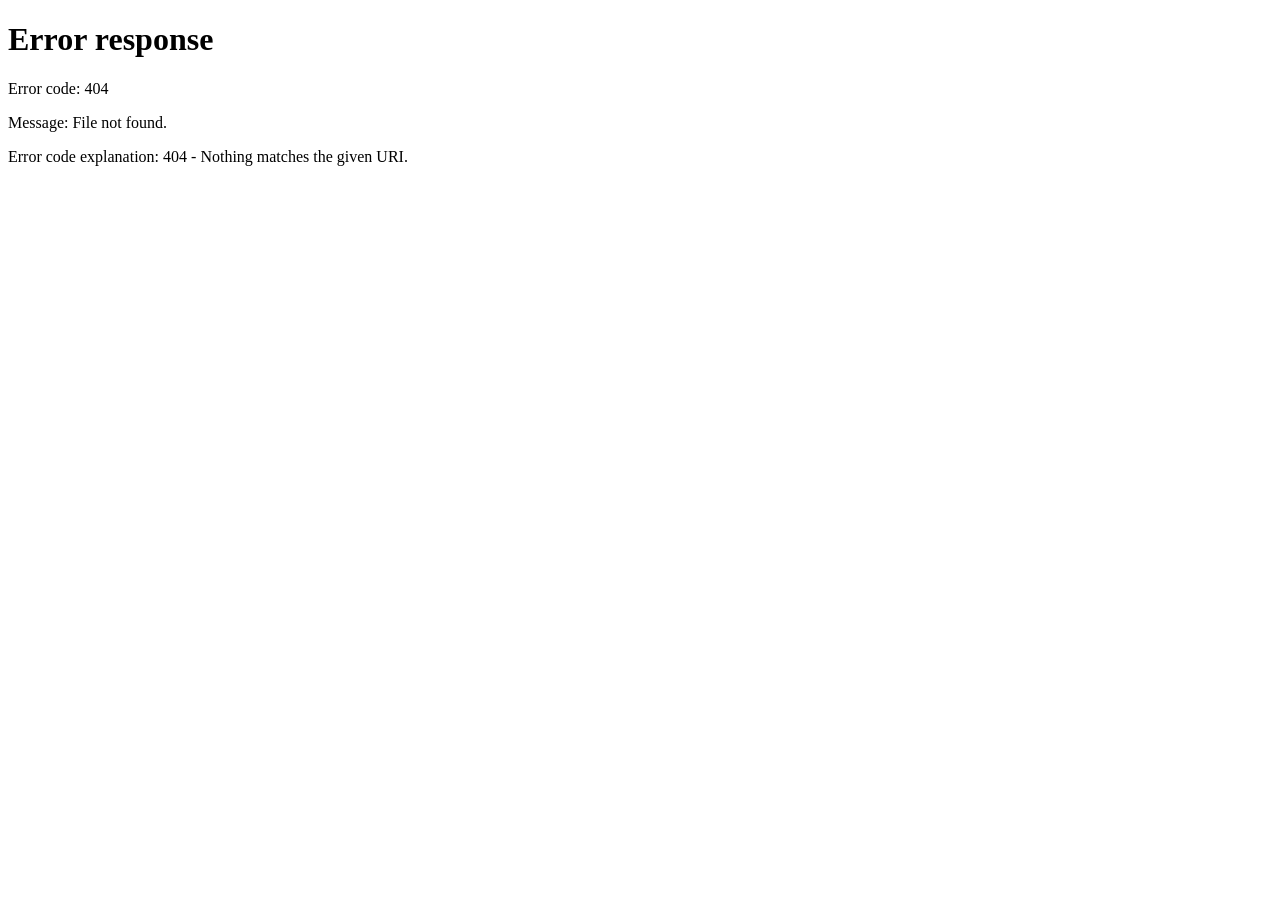
==== commit 9c5f9e75: "Update index.html" ====
--- a/index.html
+++ b/index.html
@@ -1,720 +1,14 @@
 <!DOCTYPE html>
-<html lang="en">
+<html>
 <head>
-    <meta charset="UTF-8">
-    <meta name="viewport" content="width=device-width, initial-scale=1.0, maximum-scale=1.0, user-scalable=no">
-    <title>ChatApp - WhatsApp Clone</title>
-    <style>
-        :root {
-            --primary: #128C7E; --primary-dark: #075E54; --secondary: #25D366;
-            --bg: #E5DDD5; --chat-bg: #E5DDD5; --sidebar-bg: #FFFFFF;
-            --header-bg: #EDEDED; --message-out: #DCF8C6; --message-in: #FFFFFF;
-            --text: #111111; --text-secondary: #666666; --border: #E0E0E0;
-            --danger: #FF4444; --shadow: 0 2px 5px rgba(0,0,0,0.1);
-            --notification-bg: #FF5722;
+    <title>IDChat</title>
+    <script>
+        if (localStorage.getItem("token")) {
+            window.location.href = "chat.html";
+        } else {
+            window.location.href = "login.html";
         }
-        [data-theme="dark"] {
-            --bg: #0F1419; --chat-bg: #0F1419; --sidebar-bg: #1A1F2E;
-            --header-bg: #1A1F2E; --message-out: #005C4B; --message-in: #1A1F2E;
-            --text: #E0E0E0; --text-secondary: #888888; --border: #2A2F3E;
-        }
-        * { margin: 0; padding: 0; box-sizing: border-box; }
-        body { font-family: -apple-system, BlinkMacSystemFont, 'Segoe UI', Roboto, sans-serif; background: var(--bg); color: var(--text); overflow: hidden; }
-
-        /* ==================== MOBILE RESPONSIVE BASE ==================== */
-        .app-container { display: flex; height: 100vh; width: 100vw; }
-        .hidden { display: none !important; }
-
-        /* Auth Screens */
-        .auth-screen {
-            position: fixed; top: 0; left: 0; width: 100%; height: 100%;
-            background: linear-gradient(135deg, var(--primary-dark), var(--primary));
-            display: flex; align-items: center; justify-content: center; z-index: 1000;
-            padding: 20px;
-        }
-        .auth-box {
-            background: white; padding: 30px; border-radius: 20px;
-            box-shadow: 0 20px 60px rgba(0,0,0,0.3); width: 100%; max-width: 400px;
-            text-align: center;
-        }
-        .auth-box h1 { color: var(--primary); margin-bottom: 10px; font-size: 24px; }
-        .auth-box p { color: var(--text-secondary); margin-bottom: 25px; font-size: 14px; }
-        .input-group { margin-bottom: 15px; text-align: left; }
-        .input-group label { display: block; margin-bottom: 5px; font-weight: 600; color: var(--text); font-size: 14px; }
-        .input-group input {
-            width: 100%; padding: 12px; border: 2px solid var(--border);
-            border-radius: 10px; font-size: 16px; transition: border 0.3s;
-        }
-        .input-group input:focus { outline: none; border-color: var(--primary); }
-        .password-wrapper { position: relative; }
-        .password-wrapper input { padding-right: 45px; }
-        .toggle-password {
-            position: absolute; right: 12px; top: 50%; transform: translateY(-50%);
-            background: none; border: none; cursor: pointer; font-size: 18px;
-            color: var(--text-secondary);
-        }
-        .btn {
-            width: 100%; padding: 14px; border: none; border-radius: 10px;
-            background: var(--primary); color: white; font-size: 16px; font-weight: 600;
-            cursor: pointer; transition: transform 0.2s, background 0.3s;
-        }
-        .btn:hover { background: var(--primary-dark); transform: translateY(-2px); }
-        .btn-secondary { background: var(--text-secondary); margin-top: 10px; }
-        .btn-danger { background: var(--danger); }
-        .btn-success { background: var(--secondary); }
-        .btn-small { padding: 8px 16px; font-size: 14px; width: auto; }
-        .error-msg { color: var(--danger); margin-top: 10px; font-size: 14px; }
-        .success-msg { color: var(--secondary); margin-top: 10px; font-size: 14px; font-weight: 600; }
-        .id-display {
-            background: var(--header-bg); padding: 20px; border-radius: 10px;
-            margin: 20px 0; border: 2px dashed var(--primary);
-        }
-        .id-display label { display: block; font-size: 12px; color: var(--text-secondary); margin-bottom: 10px; font-family: sans-serif; font-weight: 600; }
-        .id-display .id-number { font-family: monospace; font-size: 28px; font-weight: bold; color: var(--primary); letter-spacing: 2px; }
-        .id-display .id-hint { font-size: 13px; color: var(--text-secondary); margin-top: 10px; }
-
-        /* Notification Badge */
-        .notification-badge {
-            position: absolute; top: -5px; right: -5px;
-            background: var(--notification-bg); color: white;
-            font-size: 11px; padding: 2px 6px; border-radius: 10px; font-weight: bold;
-        }
-
-        /* Request Cards */
-        .request-card {
-            background: var(--header-bg); padding: 15px; border-radius: 10px;
-            margin-bottom: 15px; display: flex; align-items: center; gap: 15px;
-        }
-        .request-card .avatar { flex-shrink: 0; }
-        .request-info { flex: 1; min-width: 0; }
-        .request-info h4 { font-size: 16px; margin-bottom: 3px; white-space: nowrap; overflow: hidden; text-overflow: ellipsis; }
-        .request-info p { font-size: 13px; color: var(--text-secondary); }
-        .request-actions { display: flex; gap: 10px; flex-shrink: 0; }
-
-        /* ==================== SIDEBAR ==================== */
-        .sidebar {
-            width: 380px; background: var(--sidebar-bg); border-right: 1px solid var(--border);
-            display: flex; flex-direction: column; transition: transform 0.3s;
-            flex-shrink: 0;
-        }
-        .sidebar-header {
-            background: var(--header-bg); padding: 12px 15px; display: flex;
-            align-items: center; justify-content: space-between; border-bottom: 1px solid var(--border);
-            min-height: 60px;
-        }
-        .user-info { display: flex; align-items: center; gap: 10px; cursor: pointer; min-width: 0; }
-        .avatar {
-            width: 40px; height: 40px; border-radius: 50%; object-fit: cover;
-            background: var(--primary); display: flex; align-items: center; justify-content: center;
-            color: white; font-weight: bold; font-size: 18px; flex-shrink: 0;
-        }
-        .avatar.large { width: 80px; height: 80px; font-size: 32px; }
-        .user-details { min-width: 0; overflow: hidden; }
-        .user-details h3 { font-size: 16px; white-space: nowrap; overflow: hidden; text-overflow: ellipsis; }
-        .user-details p { font-size: 12px; color: var(--text-secondary); white-space: nowrap; overflow: hidden; text-overflow: ellipsis; }
-        .header-actions { display: flex; gap: 10px; position: relative; }
-        .icon-btn {
-            background: none; border: none; font-size: 20px; cursor: pointer;
-            color: var(--text-secondary); padding: 8px; border-radius: 50%;
-            transition: background 0.2s; position: relative;
-            width: 40px; height: 40px; display: flex; align-items: center; justify-content: center;
-        }
-        .icon-btn:hover { background: rgba(0,0,0,0.1); }
-
-        .search-bar { padding: 10px 15px; background: var(--header-bg); border-bottom: 1px solid var(--border); display: flex; gap: 10px; }
-        .search-bar input { flex: 1; padding: 8px 15px; border-radius: 20px; border: none; background: white; font-size: 14px; }
-
-        .chats-list { flex: 1; overflow-y: auto; -webkit-overflow-scrolling: touch; }
-        .chat-item { display: flex; align-items: center; padding: 12px 15px; border-bottom: 1px solid var(--border); cursor: pointer; }
-        .chat-item:hover { background: var(--header-bg); }
-        .chat-item.active { background: #E3F2FD; }
-        .chat-preview { flex: 1; margin-left: 12px; overflow: hidden; min-width: 0; }
-        .chat-preview h4 { font-size: 16px; white-space: nowrap; overflow: hidden; text-overflow: ellipsis; margin-bottom: 3px; }
-        .chat-preview p { font-size: 13px; color: var(--text-secondary); white-space: nowrap; overflow: hidden; text-overflow: ellipsis; }
-        .chat-meta { text-align: right; flex-shrink: 0; }
-        .chat-meta .time { font-size: 12px; color: var(--text-secondary); }
-        .unread-count { background: var(--secondary); color: white; font-size: 12px; padding: 2px 6px; border-radius: 10px; margin-top: 5px; display: inline-block; }
-
-        /* ==================== CHAT AREA ==================== */
-        .chat-area { flex: 1; display: flex; flex-direction: column; background: var(--chat-bg); position: relative; min-width: 0; }
-        .chat-header {
-            background: var(--header-bg); padding: 10px 15px;
-            display: flex; align-items: center; border-bottom: 1px solid var(--border);
-            min-height: 60px;
-        }
-        .chat-header-info { flex: 1; margin-left: 15px; min-width: 0; }
-        .chat-header-info h3 { font-size: 16px; white-space: nowrap; overflow: hidden; text-overflow: ellipsis; }
-        .chat-header-info p { font-size: 13px; color: var(--text-secondary); white-space: nowrap; overflow: hidden; text-overflow: ellipsis; }
-        .chat-header-actions { display: flex; gap: 15px; flex-shrink: 0; }
-
-        .messages-container {
-            flex: 1; overflow-y: auto; padding: 15px;
-            display: flex; flex-direction: column; gap: 5px;
-            -webkit-overflow-scrolling: touch;
-        }
-        .message {
-            max-width: 75%; padding: 8px 12px; border-radius: 12px;
-            position: relative; word-wrap: break-word;
-            animation: messageIn 0.3s ease;
-        }
-        @keyframes messageIn {
-            from { opacity: 0; transform: translateY(20px); }
-            to { opacity: 1; transform: translateY(0); }
-        }
-        .message.sent {
-            align-self: flex-end; background: var(--message-out);
-            border-bottom-right-radius: 4px;
-        }
-        .message.received {
-            align-self: flex-start; background: var(--message-in);
-            border-bottom-left-radius: 4px; box-shadow: var(--shadow);
-        }
-        .message.replying-to {
-            font-size: 12px; color: var(--text-secondary);
-            border-left: 3px solid var(--primary); padding-left: 8px;
-            margin-bottom: 5px; background: rgba(0,0,0,0.05); padding: 5px 8px;
-            border-radius: 4px;
-        }
-        .message-content { font-size: 14px; line-height: 1.4; word-break: break-word; }
-        .message-media { max-width: 100%; border-radius: 8px; margin-top: 5px; cursor: pointer; display: block; }
-        .message-audio { display: flex; align-items: center; gap: 10px; padding: 5px; }
-        .play-btn { width: 40px; height: 40px; border-radius: 50%; background: var(--primary); color: white; border: none; cursor: pointer; display: flex; align-items: center; justify-content: center; flex-shrink: 0; }
-        .audio-wave { flex: 1; height: 30px; display: flex; align-items: center; gap: 2px; }
-        .wave-bar { width: 3px; background: var(--primary); border-radius: 2px; }
-        .message-footer { display: flex; justify-content: flex-end; align-items: center; gap: 5px; margin-top: 4px; }
-        .message-time { font-size: 11px; color: var(--text-secondary); }
-        .message-status { font-size: 12px; color: var(--text-secondary); }
-        .message-status.read { color: #53BDEB; }
-        .message-actions {
-            position: absolute; top: -10px; right: 0;
-            background: white; border-radius: 8px; box-shadow: 0 2px 10px rgba(0,0,0,0.2);
-            display: none; z-index: 10; min-width: 120px;
-        }
-        .message:hover .message-actions { display: block; }
-        .message-action-item { padding: 8px 15px; font-size: 13px; cursor: pointer; display: flex; align-items: center; gap: 8px; }
-        .message-action-item:hover { background: var(--header-bg); }
-        .message.edited .message-time::after { content: " (edited)"; font-size: 10px; }
-
-        .input-area {
-            background: var(--header-bg); padding: 8px 15px;
-            display: flex; align-items: center; gap: 8px; border-top: 1px solid var(--border);
-        }
-        .input-area input[type="text"] {
-            flex: 1; padding: 10px 15px; border-radius: 25px;
-            border: none; font-size: 15px; background: white;
-            min-width: 0;
-        }
-        .send-btn {
-            width: 42px; height: 42px; border-radius: 50%;
-            background: var(--primary); color: white; border: none;
-            cursor: pointer; font-size: 18px; display: flex;
-            align-items: center; justify-content: center;
-            transition: transform 0.2s; flex-shrink: 0;
-        }
-        .record-btn { width: 42px; height: 42px; border-radius: 50%; background: var(--header-bg); border: none; cursor: pointer; font-size: 18px; display: flex; align-items: center; justify-content: center; flex-shrink: 0; }
-        .record-btn.recording { background: var(--danger); animation: pulse 1s infinite; }
-
-        .reply-bar {
-            background: var(--header-bg); padding: 8px 15px;
-            border-top: 1px solid var(--border); display: flex; align-items: center; gap: 10px;
-        }
-        .reply-bar.hidden { display: none; }
-        .reply-preview { flex: 1; background: rgba(0,0,0,0.05); padding: 8px; border-radius: 8px; min-width: 0; }
-        .reply-preview small { color: var(--primary); font-weight: 600; }
-        .reply-preview p { white-space: nowrap; overflow: hidden; text-overflow: ellipsis; }
-
-        /* ==================== MODALS ==================== */
-        .modal-overlay {
-            position: fixed; top: 0; left: 0; width: 100%; height: 100%;
-            background: rgba(0,0,0,0.5); display: flex;
-            align-items: center; justify-content: center; z-index: 100;
-            padding: 20px;
-        }
-        .modal {
-            background: var(--sidebar-bg); border-radius: 15px;
-            width: 100%; max-width: 500px; max-height: 90vh;
-            overflow-y: auto; box-shadow: 0 20px 60px rgba(0,0,0,0.3);
-        }
-        .modal-header { padding: 15px 20px; border-bottom: 1px solid var(--border); display: flex; justify-content: space-between; align-items: center; }
-        .modal-body { padding: 20px; }
-        .modal-footer { padding: 15px 20px; border-top: 1px solid var(--border); display: flex; justify-content: flex-end; gap: 10px; }
-
-        /* ==================== PROFILE ==================== */
-        .profile-section { text-align: center; margin-bottom: 25px; }
-        .profile-avatar-container { position: relative; display: inline-block; }
-        .change-dp-btn { position: absolute; bottom: 0; right: 0; background: var(--primary); color: white; border: none; border-radius: 50%; width: 30px; height: 30px; cursor: pointer; }
-        .remove-dp-btn { margin-top: 10px; padding: 8px 16px; background: var(--danger); color: white; border: none; border-radius: 20px; cursor: pointer; font-size: 13px; }
-        .info-row { display: flex; justify-content: space-between; padding: 12px 0; border-bottom: 1px solid var(--border); flex-wrap: wrap; gap: 8px; }
-        .info-row label { color: var(--primary); font-size: 14px; }
-        .info-row .value { font-size: 16px; }
-        .info-row .value.id { font-family: monospace; background: var(--header-bg); padding: 5px 10px; border-radius: 5px; font-size: 14px; }
-
-        /* ==================== SETTINGS ==================== */
-        .settings-item { display: flex; align-items: center; justify-content: space-between; padding: 15px 0; border-bottom: 1px solid var(--border); cursor: pointer; }
-        .settings-item:hover { background: var(--header-bg); margin: 0 -20px; padding: 15px 20px; }
-        .settings-item-left { display: flex; align-items: center; gap: 15px; min-width: 0; }
-        .settings-icon { font-size: 24px; flex-shrink: 0; }
-        .settings-item h4 { font-size: 16px; }
-        .settings-item p { font-size: 13px; color: var(--text-secondary); }
-        .toggle-switch { width: 50px; height: 28px; background: #ccc; border-radius: 14px; position: relative; cursor: pointer; transition: background 0.3s; flex-shrink: 0; }
-        .toggle-switch.active { background: var(--secondary); }
-        .toggle-switch::after { content: ''; position: absolute; width: 24px; height: 24px; background: white; border-radius: 50%; top: 2px; left: 2px; transition: transform 0.3s; }
-        .toggle-switch.active::after { transform: translateX(22px); }
-
-        /* ==================== MEDIA VIEWER ==================== */
-        .media-viewer { position: fixed; top: 0; left: 0; width: 100%; height: 100%; background: rgba(0,0,0,0.9); z-index: 200; display: flex; align-items: center; justify-content: center; }
-        .media-viewer img, .media-viewer video { max-width: 95%; max-height: 90%; }
-        .media-viewer .close-viewer { position: absolute; top: 20px; right: 20px; color: white; font-size: 30px; background: none; border: none; cursor: pointer; }
-
-        /* ==================== TOAST ==================== */
-        .toast { position: fixed; bottom: 20px; left: 50%; transform: translateX(-50%); background: #333; color: white; padding: 12px 24px; border-radius: 25px; z-index: 300; animation: toastIn 0.3s ease; max-width: 90%; text-align: center; }
-        @keyframes toastIn { from { transform: translateX(-50%) translateY(100px); opacity: 0; } }
-
-        /* ==================== EMPTY STATE ==================== */
-        .empty-state { flex: 1; display: flex; flex-direction: column; align-items: center; justify-content: center; color: var(--text-secondary); padding: 20px; text-align: center; }
-        .empty-state h2 { margin-top: 20px; font-size: 22px; }
-        .empty-state p { margin-top: 10px; font-size: 14px; }
-
-        /* ==================== ADD CONTACT ==================== */
-        .add-contact-form { display: flex; gap: 10px; margin-bottom: 20px; }
-        .add-contact-form input { flex: 1; padding: 12px; border: 2px solid var(--border); border-radius: 10px; font-size: 16px; }
-
-        /* ==================== MOBILE RESPONSIVE ==================== */
-        @media (max-width: 768px) {
-            .sidebar { position: absolute; width: 100%; z-index: 10; height: 100%; }
-            .sidebar.hidden-mobile { transform: translateX(-100%); }
-            .chat-area { width: 100%; }
-            .auth-box { padding: 25px 20px; }
-            .auth-box h1 { font-size: 22px; }
-            .id-display .id-number { font-size: 24px; }
-            .modal { max-height: 95vh; }
-            .message { max-width: 85%; }
-            .request-card { flex-wrap: wrap; }
-            .request-actions { width: 100%; justify-content: flex-end; margin-top: 10px; }
-            .chat-header-info { max-width: 150px; }
-        }
-
-        @media (max-width: 480px) {
-            .sidebar { width: 100%; }
-            .message { max-width: 90%; padding: 6px 10px; }
-            .message-content { font-size: 13px; }
-            .input-area input[type="text"] { font-size: 16px; }
-            .icon-btn { width: 36px; height: 36px; font-size: 18px; }
-            .send-btn, .record-btn { width: 38px; height: 38px; }
-            .header-actions { gap: 5px; }
-            .user-details h3 { font-size: 14px; }
-            .chat-preview h4 { font-size: 15px; }
-        }
-    </style>
-<base target="_blank">
+    </script>
 </head>
-<body>
-    <div id="app"></div>
-    <script src="https://cdn.socket.io/4.5.4/socket.io.min.js"></script>
-    <script>
-
-        const API_URL = 'http://localhost:5000';
-
-        const AppState = {
-            currentUser: null, token: null, users: {}, contacts: [],
-            requests: { received: [], sent: [] }, messages: {}, chats: {},
-            activeChat: null, activeContactId: null, replyTo: null,
-            editingMessage: null, recording: false, mediaRecorder: null,
-            audioChunks: [], socket: null,
-
-            init() {
-                const saved = localStorage.getItem('chatapp_session');
-                if (saved) {
-                    try { const session = JSON.parse(saved); this.currentUser = session.userId; this.token = session.token; } catch(e) {}
-                }
-            },
-            saveSession(userId, token) { this.currentUser = userId; this.token = token; localStorage.setItem('chatapp_session', JSON.stringify({userId, token})); },
-            clearSession() { this.currentUser = null; this.token = null; localStorage.removeItem('chatapp_session'); }
-        };
-
-        async function api(endpoint, options = {}) {
-            const url = `${API_URL}${endpoint}`;
-            const config = { headers: { 'Content-Type': 'application/json', ...options.headers }, ...options };
-            if (config.body && typeof config.body === 'object') config.body = JSON.stringify(config.body);
-            try {
-                const res = await fetch(url, config);
-                const data = await res.json().catch(() => ({}));
-                if (!res.ok) throw new Error(data.error || `HTTP ${res.status}`);
-                return data;
-            } catch (err) { console.error('API Error:', err); throw err; }
-        }
-
-        function initSocket() {
-            if (AppState.socket) return;
-            AppState.socket = io(API_URL);
-            AppState.socket.on('connect', () => {
-                console.log('Socket connected');
-                if (AppState.currentUser) AppState.socket.emit('join_user', { user_id: AppState.currentUser });
-            });
-            AppState.socket.on('new_message', (data) => {
-                const { chat_id, message } = data;
-                if (!AppState.messages[chat_id]) AppState.messages[chat_id] = [];
-                // Check if message already exists
-                if (!AppState.messages[chat_id].find(m => m.id === message.id)) {
-                    AppState.messages[chat_id].push(message);
-                    if (AppState.chats[chat_id]) {
-                        AppState.chats[chat_id].lastMessage = message;
-                        if (chat_id !== AppState.activeChat) AppState.chats[chat_id].unread = (AppState.chats[chat_id].unread || 0) + 1;
-                    }
-                    Actions.showMain();
-                    if (AppState.activeChat === chat_id) setTimeout(() => { const c = document.getElementById('messagesContainer'); if (c) c.scrollTop = c.scrollHeight; }, 100);
-                }
-            });
-            AppState.socket.on('message_edited', (data) => {
-                const msgs = AppState.messages[data.chat_id] || [];
-                const idx = msgs.findIndex(m => m.id === data.message.id);
-                if (idx !== -1) msgs[idx] = data.message;
-                Actions.showMain();
-            });
-            AppState.socket.on('message_deleted', (data) => {
-                AppState.messages[data.chat_id] = (AppState.messages[data.chat_id] || []).filter(m => m.id !== data.msg_id);
-                Actions.showMain();
-            });
-            AppState.socket.on('new_request', (data) => {
-                Actions.showToast(`New contact request from ${data.from_user.name}`);
-                Actions.loadRequests();
-            });
-            AppState.socket.on('request_accepted', () => { Actions.showToast('Contact request accepted!'); Actions.loadUserData(); });
-            AppState.socket.on('request_rejected', () => { Actions.showToast('Contact request rejected'); Actions.loadRequests(); });
-        }
-
-        const Components = {
-            renderAuth() {
-                return `<div class="auth-screen" id="authScreen"><div class="auth-box"><h1>📱 ChatApp</h1><p>Connect with friends securely</p><div id="authForm">
-                    <div class="input-group"><label>Full Name</label><input type="text" id="regName" placeholder="Enter your full name"></div>
-                    <div class="input-group"><label>Username</label><input type="text" id="regUsername" placeholder="Choose a username"></div>
-                    <div class="input-group"><label>About</label><input type="text" id="regAbout" placeholder="Hey there! I'm using ChatApp"></div>
-                    <div class="input-group"><label>Password</label><div class="password-wrapper"><input type="password" id="regPassword" placeholder="Create a password"><button type="button" class="toggle-password" onclick="Actions.togglePassword('regPassword', this)">👁️</button></div></div>
-                    <button class="btn" onclick="Actions.register()">Create Account</button>
-                    <p style="margin-top: 15px; color: var(--text-secondary);">Already have an account?</p>
-                    <button class="btn btn-secondary" onclick="Components.showLogin()">Login</button>
-                    <div id="authError" class="error-msg"></div><div id="authSuccess" class="success-msg"></div>
-                </div></div></div>`;
-            },
-            showLogin() {
-                document.getElementById('authForm').innerHTML = `
-                    <div class="input-group"><label>Your ID</label><input type="text" id="loginId" placeholder="Enter your ID (10 digits)"></div>
-                    <div class="input-group"><label>Password</label><div class="password-wrapper"><input type="password" id="loginPassword" placeholder="Enter password"><button type="button" class="toggle-password" onclick="Actions.togglePassword('loginPassword', this)">👁️</button></div></div>
-                    <button class="btn" onclick="Actions.login()">Login</button>
-                    <button class="btn btn-secondary" onclick="Components.showRegister()">Create Account</button>
-                    <div id="authError" class="error-msg"></div>`;
-            },
-            showRegister() {
-                document.getElementById('authForm').innerHTML = `
-                    <div class="input-group"><label>Full Name</label><input type="text" id="regName" placeholder="Enter your full name"></div>
-                    <div class="input-group"><label>Username</label><input type="text" id="regUsername" placeholder="Choose a username"></div>
-                    <div class="input-group"><label>About</label><input type="text" id="regAbout" placeholder="Hey there! I'm using ChatApp"></div>
-                    <div class="input-group"><label>Password</label><div class="password-wrapper"><input type="password" id="regPassword" placeholder="Create a password"><button type="button" class="toggle-password" onclick="Actions.togglePassword('regPassword', this)">👁️</button></div></div>
-                    <button class="btn" onclick="Actions.register()">Create Account</button>
-                    <p style="margin-top: 15px; color: var(--text-secondary);">Already have an account?</p>
-                    <button class="btn btn-secondary" onclick="Components.showLogin()">Login</button>
-                    <div id="authError" class="error-msg"></div><div id="authSuccess" class="success-msg"></div>`;
-            },
-            renderMain() {
-                const user = AppState.users[AppState.currentUser];
-                const requestCount = AppState.requests.received ? AppState.requests.received.filter(r => r.status === 'pending').length : 0;
-                return `<div class="app-container">${Components.renderSidebar(user, requestCount)}${Components.renderChatArea()}</div><div id="modalContainer"></div><div id="mediaViewer"></div><div id="toastContainer"></div>`;
-            },
-            renderSidebar(user, requestCount) {
-                const chats = AppState.contacts.map(contact => {
-                    const chatId = [AppState.currentUser, contact.id].sort().join('_');
-                    const chat = AppState.chats[chatId];
-                    return { contact, chatId, lastMsg: chat?.lastMessage, unread: chat?.unread || 0 };
-                }).sort((a, b) => {
-                    const ta = a.lastMsg?.timestamp ? new Date(a.lastMsg.timestamp).getTime() : 0;
-                    const tb = b.lastMsg?.timestamp ? new Date(b.lastMsg.timestamp).getTime() : 0;
-                    return tb - ta;
-                });
-                return `<div class="sidebar" id="sidebar">
-                    <div class="sidebar-header">
-                        <div class="user-info" onclick="Actions.showProfile()">
-                            <div class="avatar">${user?.avatar ? `<img src="${API_URL}${user.avatar}" style="width:100%;height:100%;border-radius:50%;object-fit:cover;">` : (user?.name?.[0] || '?').toUpperCase()}</div>
-                            <div class="user-details"><h3>${user?.name || 'User'}</h3><p>ID: ${user?.id || ''}</p></div>
-                        </div>
-                        <div class="header-actions">
-                            <button class="icon-btn" onclick="Actions.showRequests()" title="Requests">🔔${requestCount > 0 ? `<span class="notification-badge">${requestCount}</span>` : ''}</button>
-                            <button class="icon-btn" onclick="Actions.refreshData()" title="Refresh">🔄</button>
-                            <button class="icon-btn" onclick="Actions.showAddContact()" title="Add Contact">➕</button>
-                            <button class="icon-btn" onclick="Actions.showSettings()" title="Settings">⚙️</button>
-                        </div>
-                    </div>
-                    <div class="search-bar"><input type="text" placeholder="Search or start new chat" id="searchChats" oninput="Actions.searchChats(this.value)"></div>
-                    <div class="chats-list" id="chatsList">
-                        ${chats.length === 0 ? `<div style="padding: 40px; text-align: center; color: var(--text-secondary);"><p>No chats yet</p><p style="font-size: 13px; margin-top: 10px;">Send contact requests to start chatting</p></div>`
-                        : chats.map(c => `<div class="chat-item ${AppState.activeChat === c.chatId ? 'active' : ''}" onclick="Actions.openChat('${c.chatId}', '${c.contact.id}')">
-                            <div class="avatar">${c.contact.avatar ? `<img src="${API_URL}${c.contact.avatar}" style="width:100%;height:100%;border-radius:50%;object-fit:cover;">` : c.contact.name[0].toUpperCase()}</div>
-                            <div class="chat-preview"><h4>${c.contact.name}</h4><p>${c.lastMsg ? (c.lastMsg.type === 'text' ? c.lastMsg.content : c.lastMsg.type === 'image' ? '📷 Photo' : c.lastMsg.type === 'video' ? '🎥 Video' : '🎤 Voice') : 'Start chatting'}</p></div>
-                            <div class="chat-meta"><div class="time">${c.lastMsg ? Utils.formatTime(c.lastMsg.timestamp) : ''}</div>${c.unread > 0 ? `<div class="unread-count">${c.unread}</div>` : ''}</div>
-                        </div>`).join('')}
-                    </div>
-                </div>`;
-            },
-            renderChatArea() {
-                if (!AppState.activeChat) return `<div class="chat-area"><div class="empty-state"><div style="font-size: 80px;">💬</div><h2>ChatApp Web</h2><p>Select a chat to start messaging</p></div></div>`;
-                const chatId = AppState.activeChat, otherId = AppState.activeContactId, other = AppState.users[otherId], messages = AppState.messages[chatId] || [];
-                return `<div class="chat-area">
-                    <div class="chat-header">
-                        <button class="icon-btn" style="margin-right: 10px;" onclick="Actions.backToSidebar()">←</button>
-                        <div class="avatar">${other?.avatar ? `<img src="${API_URL}${other.avatar}" style="width:100%;height:100%;border-radius:50%;object-fit:cover;">` : (other?.name?.[0] || '?').toUpperCase()}</div>
-                        <div class="chat-header-info"><h3>${other?.name || 'Unknown'}</h3><p>${other?.about || 'Hey there!'}</p></div>
-                        <div class="chat-header-actions"><button class="icon-btn" onclick="Actions.startCall()" title="Voice Call">📞</button><button class="icon-btn" onclick="Actions.showContactInfo('${otherId}')" title="Contact Info">ℹ️</button></div>
-                    </div>
-                    <div class="messages-container" id="messagesContainer">${messages.map((msg, idx) => Components.renderMessage(msg, idx, chatId)).join('')}</div>
-                    <div class="reply-bar ${AppState.replyTo ? '' : 'hidden'}" id="replyBar">
-                        <div class="reply-preview"><small>Replying to ${AppState.replyTo ? (AppState.users[messages.find(m => m.id === AppState.replyTo)?.sender]?.name || 'User') : ''}</small>
-                        <p style="font-size: 13px; white-space: nowrap; overflow: hidden; text-overflow: ellipsis;">${AppState.replyTo ? (messages.find(m => m.id === AppState.replyTo)?.content?.substring(0, 50) || 'Media') : ''}</p></div>
-                        <button class="icon-btn" onclick="Actions.cancelReply()">✕</button>
-                    </div>
-                    <div class="input-area">
-                        <button class="icon-btn" onclick="document.getElementById('fileInput').click()" title="Attach">📎</button>
-                        <input type="file" id="fileInput" style="display: none;" accept="image/*,video/*" onchange="Actions.handleFileSelect(event)">
-                        <input type="text" id="messageInput" placeholder="Type a message" onkeypress="if(event.key==='Enter')Actions.sendMessage()" value="${AppState.editingMessage ? (messages.find(m => m.id === AppState.editingMessage)?.content || '') : ''}">
-                        <button class="icon-btn record-btn ${AppState.recording ? 'recording' : ''}" id="recordBtn" onmousedown="Actions.startRecording()" onmouseup="Actions.stopRecording()" ontouchstart="Actions.startRecording()" ontouchend="Actions.stopRecording()" title="Hold to record">🎤</button>
-                        <button class="send-btn" onclick="Actions.sendMessage()">➤</button>
-                    </div>
-                </div>`;
-            },
-            renderMessage(msg, idx, chatId) {
-                const isSent = msg.sender === AppState.currentUser;
-                let contentHtml = '';
-                if (msg.type === 'text') contentHtml = `<div class="message-content">${Utils.escapeHtml(msg.content)}</div>`;
-                else if (msg.type === 'image') contentHtml = `<img src="${API_URL}${msg.content}" class="message-media" onclick="Actions.viewMedia('${msg.content}', 'image')">`;
-                else if (msg.type === 'video') contentHtml = `<video src="${API_URL}${msg.content}" class="message-media" controls onclick="Actions.viewMedia('${msg.content}', 'video')"></video>`;
-                else if (msg.type === 'audio') contentHtml = `<div class="message-audio"><button class="play-btn" onclick="Actions.playAudio(this, '${msg.content}')">▶</button><div class="audio-wave">${Array(20).fill(0).map(() => `<div class="wave-bar" style="height:${Math.random()*20+5}px"></div>`).join('')}</div><span style="font-size: 12px;">${msg.duration || '0:00'}</span></div>`;
-                const replyHtml = msg.replyTo ? `<div class="message replying-to">${AppState.messages[chatId]?.find(m => m.id === msg.replyTo)?.content?.substring(0, 50) || 'Media'}</div>` : '';
-                return `<div class="message ${isSent ? 'sent' : 'received'} ${msg.edited ? 'edited' : ''}" data-id="${msg.id}">${replyHtml}${contentHtml}<div class="message-footer"><span class="message-time">${Utils.formatTime(msg.timestamp)}</span>${isSent ? `<span class="message-status ${msg.read ? 'read' : ''}">${msg.read ? '✓✓' : '✓'}</span>` : ''}</div><div class="message-actions"><div class="message-action-item" onclick="Actions.setReply('${msg.id}')">↩️ Reply</div>${isSent ? `<div class="message-action-item" onclick="Actions.editMessage('${msg.id}')">✏️ Edit</div><div class="message-action-item" onclick="Actions.deleteMessage('${msg.id}')">🗑️ Delete</div>` : ''}</div></div>`;
-            },
-            renderModal(title, content, footer = '') {
-                return `<div class="modal-overlay" onclick="if(event.target===this)Actions.closeModal()"><div class="modal"><div class="modal-header"><h2>${title}</h2><button class="icon-btn" onclick="Actions.closeModal()">✕</button></div><div class="modal-body">${content}</div>${footer ? `<div class="modal-footer">${footer}</div>` : ''}</div></div>`;
-            }
-        };
-
-        const Actions = {
-            togglePassword(inputId, btn) {
-                const input = document.getElementById(inputId);
-                if (input.type === 'password') { input.type = 'text'; btn.textContent = '🙈'; }
-                else { input.type = 'password'; btn.textContent = '👁️'; }
-            },
-            async register() {
-                const name = document.getElementById('regName').value.trim(), username = document.getElementById('regUsername').value.trim(), about = document.getElementById('regAbout').value.trim(), password = document.getElementById('regPassword').value;
-                const errorEl = document.getElementById('authError'), successEl = document.getElementById('authSuccess');
-                errorEl.textContent = ''; successEl.textContent = '';
-                if (!name || !username || !password) { errorEl.textContent = 'Please fill all required fields'; return; }
-                if (password.length < 6) { errorEl.textContent = 'Password must be at least 6 characters'; return; }
-                try {
-                    const data = await api('/api/register', { method: 'POST', body: { name, username, about, password } });
-                    AppState.saveSession(data.user.id, 'token'); AppState.users[data.user.id] = data.user;
-                    successEl.innerHTML = `<div class="id-display"><label>✅ Account Created! Save this ID:</label><div class="id-number">${data.user.id}</div><div class="id-hint">This is your unique ID. Share it with friends to chat!</div></div><p style="margin-top: 15px;">Redirecting to chat in 3 seconds...</p>`;
-                    setTimeout(async () => { initSocket(); await Actions.loadUserData(); Actions.showMain(); }, 3000);
-                } catch (err) { errorEl.textContent = err.message || 'Registration failed'; }
-            },
-            async login() {
-                const id = document.getElementById('loginId').value.trim(), password = document.getElementById('loginPassword').value, errorEl = document.getElementById('authError');
-                try {
-                    const data = await api('/api/login', { method: 'POST', body: { id, password } });
-                    AppState.saveSession(data.user.id, 'token'); AppState.users[data.user.id] = data.user;
-                    initSocket(); await Actions.loadUserData(); Actions.showMain();
-                } catch (err) { errorEl.textContent = err.message || 'Invalid ID or password'; }
-            },
-            async refreshData() { Actions.showToast('Refreshing...'); await Actions.loadUserData(); await Actions.loadRequests(); Actions.showMain(); Actions.showToast('Refreshed!'); },
-            async loadUserData() {
-                try {
-                    const user = await api(`/api/user/${AppState.currentUser}`); AppState.users[AppState.currentUser] = user;
-                    const contacts = await api(`/api/contacts/${AppState.currentUser}`); AppState.contacts = contacts; contacts.forEach(c => AppState.users[c.id] = c);
-                    for (const contact of contacts) {
-                        const chatId = [AppState.currentUser, contact.id].sort().join('_');
-                        try { const messages = await api(`/api/messages/${chatId}`); AppState.messages[chatId] = messages; } catch(e) { AppState.messages[chatId] = []; }
-                    }
-                } catch (err) { console.error('Load error:', err); }
-            },
-            async loadRequests() {
-                try { const data = await api(`/api/requests/${AppState.currentUser}`); AppState.requests = data; } catch (err) { console.error('Requests load error:', err); }
-            },
-            showMain() {
-                document.getElementById('app').innerHTML = Components.renderMain();
-                const user = AppState.users[AppState.currentUser];
-                if (user?.theme === 'dark' || document.documentElement.getAttribute('data-theme') === 'dark') document.documentElement.setAttribute('data-theme', 'dark');
-                else document.documentElement.removeAttribute('data-theme');
-            },
-            showProfile() {
-                const user = AppState.users[AppState.currentUser], hasAvatar = user?.avatar;
-                const content = `<div class="profile-section"><div class="profile-avatar-container"><div class="avatar large">${hasAvatar ? `<img src="${API_URL}${user.avatar}" style="width:100%;height:100%;border-radius:50%;object-fit:cover;">` : (user?.name?.[0] || '?').toUpperCase()}</div><button class="change-dp-btn" onclick="document.getElementById('dpInput').click()">📷</button><input type="file" id="dpInput" style="display:none" accept="image/*" onchange="Actions.changeDP(event)"></div>${hasAvatar ? `<button class="remove-dp-btn" onclick="Actions.removeDP()">🗑️ Remove Photo</button>` : ''}<h2 style="margin-top: 15px;">${user?.name || 'User'}</h2><p style="color: var(--text-secondary);">@${user?.username || ''}</p></div>
-                    <div class="info-row"><label>Your ID (Cannot be changed)</label><div class="value id">${user?.id || ''}</div></div>
-                    <div class="info-row"><label>Name</label><input type="text" id="editName" value="${user?.name || ''}" style="flex:1; margin-left: 20px; padding: 8px; border: 1px solid var(--border); border-radius: 5px;"></div>
-                    <div class="info-row"><label>Username</label><input type="text" id="editUsername" value="${user?.username || ''}" style="flex:1; margin-left: 20px; padding: 8px; border: 1px solid var(--border); border-radius: 5px;"></div>
-                    <div class="info-row"><label>About</label><input type="text" id="editAbout" value="${user?.about || ''}" style="flex:1; margin-left: 20px; padding: 8px; border: 1px solid var(--border); border-radius: 5px;"></div>`;
-                document.getElementById('modalContainer').innerHTML = Components.renderModal('Profile', content, `<button class="btn" onclick="Actions.saveProfile()">Save Changes</button><button class="btn btn-secondary" onclick="Actions.closeModal()">Cancel</button>`);
-            },
-            async saveProfile() {
-                const name = document.getElementById('editName').value, username = document.getElementById('editUsername').value, about = document.getElementById('editAbout').value;
-                try {
-                    await api(`/api/user/${AppState.currentUser}`, { method: 'PUT', body: { name, username, about } });
-                    AppState.users[AppState.currentUser].name = name; AppState.users[AppState.currentUser].username = username; AppState.users[AppState.currentUser].about = about;
-                    Actions.closeModal(); Actions.showMain(); Actions.showToast('Profile updated!');
-                } catch (err) { Actions.showToast('Failed to update profile'); }
-            },
-            async changeDP(event) {
-                const file = event.target.files[0]; if (!file) return;
-                const formData = new FormData(); formData.append('file', file);
-                try {
-                    const res = await fetch(`${API_URL}/api/user/${AppState.currentUser}/avatar`, { method: 'POST', body: formData });
-                    const data = await res.json();
-                    if (data.success) { AppState.users[AppState.currentUser].avatar = data.avatar; Actions.showProfile(); Actions.showToast('Profile picture updated!'); }
-                    else throw new Error(data.error);
-                } catch (err) { Actions.showToast('Failed to upload image: ' + (err.message || 'Unknown error')); }
-            },
-            async removeDP() {
-                if (!confirm('Remove profile photo?')) return;
-                try { await api(`/api/user/${AppState.currentUser}/avatar`, { method: 'DELETE' }); AppState.users[AppState.currentUser].avatar = null; Actions.showProfile(); Actions.showToast('Profile photo removed!'); }
-                catch (err) { Actions.showToast('Failed to remove photo'); }
-            },
-            showAddContact() {
-                const content = `<p style="margin-bottom: 15px; color: var(--text-secondary);">Enter your friend's ID to send a contact request</p><div class="add-contact-form"><input type="text" id="contactId" placeholder="Enter ID (10 digits)"><button class="btn" onclick="Actions.sendContactRequest()" style="width: auto; padding: 12px 20px;">Send Request</button></div><div id="addContactError" class="error-msg"></div>`;
-                document.getElementById('modalContainer').innerHTML = Components.renderModal('Add Contact', content);
-            },
-            async sendContactRequest() {
-                const contactId = document.getElementById('contactId').value.trim(), errorEl = document.getElementById('addContactError');
-                try { await api(`/api/requests/${AppState.currentUser}`, { method: 'POST', body: { to_id: contactId } }); Actions.closeModal(); Actions.showToast('Contact request sent!'); }
-                catch (err) { errorEl.textContent = err.message || 'Failed to send request'; }
-            },
-            async showRequests() {
-                await Actions.loadRequests();
-                const received = AppState.requests.received || [], sent = AppState.requests.sent || [];
-                const pendingReceived = received.filter(r => r.status === 'pending');
-                const pendingSent = sent.filter(r => r.status === 'pending');
-                let content = '';
-                if (pendingReceived.length > 0) {
-                    content += `<h3 style="margin-bottom: 15px; color: var(--primary);">📥 Received Requests</h3>`;
-                    content += pendingReceived.map(req => `<div class="request-card"><div class="avatar">${req.user?.avatar ? `<img src="${API_URL}${req.user.avatar}" style="width:100%;height:100%;border-radius:50%;object-fit:cover;">` : (req.user?.name?.[0] || '?').toUpperCase()}</div><div class="request-info"><h4>${req.user?.name || 'Unknown'}</h4><p>ID: ${req.user?.id}</p></div><div class="request-actions"><button class="btn btn-success btn-small" onclick="Actions.acceptRequest('${req.id}')">✓</button><button class="btn btn-danger btn-small" onclick="Actions.rejectRequest('${req.id}')">✕</button></div></div>`).join('');
-                }
-                if (pendingSent.length > 0) {
-                    content += `<h3 style="margin: 20px 0 15px; color: var(--text-secondary);">📤 Sent Requests</h3>`;
-                    content += pendingSent.map(req => `<div class="request-card"><div class="avatar">${req.user?.avatar ? `<img src="${API_URL}${req.user.avatar}" style="width:100%;height:100%;border-radius:50%;object-fit:cover;">` : (req.user?.name?.[0] || '?').toUpperCase()}</div><div class="request-info"><h4>${req.user?.name || 'Unknown'}</h4><p style="color: orange;">⏳ Pending</p></div></div>`).join('');
-                }
-                if (pendingReceived.length === 0 && pendingSent.length === 0) content = `<div style="text-align: center; padding: 40px; color: var(--text-secondary);"><div style="font-size: 50px; margin-bottom: 15px;">📭</div><h3>No pending requests</h3><p style="margin-top: 10px;">Send requests to start chatting</p></div>`;
-                document.getElementById('modalContainer').innerHTML = Components.renderModal('Contact Requests', content);
-            },
-            async acceptRequest(requestId) {
-                try { await api(`/api/requests/${AppState.currentUser}/${requestId}/accept`, { method: 'POST' }); await Actions.loadRequests(); await Actions.loadUserData(); Actions.showRequests(); Actions.showToast('Request accepted! You can now chat'); }
-                catch (err) { Actions.showToast('Failed to accept request'); }
-            },
-            async rejectRequest(requestId) {
-                try { await api(`/api/requests/${AppState.currentUser}/${requestId}/reject`, { method: 'POST' }); await Actions.loadRequests(); Actions.showRequests(); Actions.showToast('Request rejected'); }
-                catch (err) { Actions.showToast('Failed to reject request'); }
-            },
-            async openChat(chatId, contactId) {
-                AppState.activeChat = chatId; AppState.activeContactId = contactId;
-                try { await api(`/api/messages/${chatId}/read`, { method: 'POST', body: { user_id: AppState.currentUser } }); } catch(e) {}
-                try { const messages = await api(`/api/messages/${chatId}`); AppState.messages[chatId] = messages; } catch(e) {}
-                Actions.showMain();
-                setTimeout(() => { const c = document.getElementById('messagesContainer'); if (c) c.scrollTop = c.scrollHeight; }, 100);
-            },
-            async sendMessage() {
-                const input = document.getElementById('messageInput'), content = input.value.trim();
-                if (!content && !AppState.editingMessage) return;
-                const chatId = AppState.activeChat;
-                if (AppState.editingMessage) {
-                    try { await api(`/api/messages/${chatId}/${AppState.editingMessage}`, { method: 'PUT', body: { sender: AppState.currentUser, content } });
-                        const msg = AppState.messages[chatId].find(m => m.id === AppState.editingMessage); if (msg) { msg.content = content; msg.edited = true; }
-                        AppState.editingMessage = null;
-                    } catch (err) { Actions.showToast('Failed to edit message'); return; }
-                } else {
-                    try { const data = await api(`/api/messages/${chatId}`, { method: 'POST', body: { sender: AppState.currentUser, type: 'text', content, replyTo: AppState.replyTo } });
-                        if (!AppState.messages[chatId]) AppState.messages[chatId] = []; AppState.messages[chatId].push(data.message);
-                    } catch (err) { Actions.showToast('Failed to send message'); return; }
-                }
-                AppState.replyTo = null; Actions.showMain();
-                setTimeout(() => { const c = document.getElementById('messagesContainer'); if (c) c.scrollTop = c.scrollHeight; }, 100);
-            },
-            setReply(msgId) { AppState.replyTo = msgId; Actions.showMain(); setTimeout(() => document.getElementById('messageInput').focus(), 100); },
-            cancelReply() { AppState.replyTo = null; Actions.showMain(); },
-            editMessage(msgId) { AppState.editingMessage = msgId; const msg = AppState.messages[AppState.activeChat].find(m => m.id === msgId); if (msg) { Actions.showMain(); setTimeout(() => { const input = document.getElementById('messageInput'); input.value = msg.content; input.focus(); }, 100); } },
-            async deleteMessage(msgId) {
-                if (!confirm('Delete this message?')) return;
-                try { await api(`/api/messages/${AppState.activeChat}/${msgId}`, { method: 'DELETE', body: { sender: AppState.currentUser } }); AppState.messages[AppState.activeChat] = AppState.messages[AppState.activeChat].filter(m => m.id !== msgId); Actions.showMain(); }
-                catch (err) { Actions.showToast('Failed to delete message'); }
-            },
-            async handleFileSelect(event) {
-                const file = event.target.files[0]; if (!file) return;
-                const type = file.type.startsWith('video') ? 'video' : 'image'; const formData = new FormData(); formData.append('file', file);
-                try {
-                    const res = await fetch(`${API_URL}/api/upload/${type}`, { method: 'POST', body: formData }); const data = await res.json();
-                    const chatId = AppState.activeChat; const msgData = await api(`/api/messages/${chatId}`, { method: 'POST', body: { sender: AppState.currentUser, type: type, content: data.url, replyTo: AppState.replyTo } });
-                    if (!AppState.messages[chatId]) AppState.messages[chatId] = []; AppState.messages[chatId].push(msgData.message); AppState.replyTo = null; Actions.showMain();
-                } catch (err) { Actions.showToast('Failed to upload file'); }
-            },
-            async startRecording() {
-                if (!navigator.mediaDevices) { Actions.showToast('Voice recording not supported'); return; }
-                try {
-                    const stream = await navigator.mediaDevices.getUserMedia({ audio: true });
-                    AppState.mediaRecorder = new MediaRecorder(stream); AppState.audioChunks = []; AppState.recording = true;
-                    AppState.mediaRecorder.ondataavailable = (e) => { AppState.audioChunks.push(e.data); };
-                    AppState.mediaRecorder.onstop = async () => {
-                        const audioBlob = new Blob(AppState.audioChunks, { type: 'audio/webm' }); const formData = new FormData(); formData.append('file', audioBlob, 'voice.webm');
-                        try {
-                            const res = await fetch(`${API_URL}/api/upload/audio`, { method: 'POST', body: formData }); const data = await res.json();
-                            const chatId = AppState.activeChat; const msgData = await api(`/api/messages/${chatId}`, { method: 'POST', body: { sender: AppState.currentUser, type: 'audio', content: data.url, duration: '0:05', replyTo: AppState.replyTo } });
-                            if (!AppState.messages[chatId]) AppState.messages[chatId] = []; AppState.messages[chatId].push(msgData.message); AppState.replyTo = null; Actions.showMain();
-                        } catch (err) { Actions.showToast('Failed to send voice'); }
-                    };
-                    AppState.mediaRecorder.start(); document.getElementById('recordBtn').classList.add('recording');
-                } catch (err) { Actions.showToast('Microphone access denied'); }
-            },
-            stopRecording() { if (AppState.mediaRecorder && AppState.recording) { AppState.mediaRecorder.stop(); AppState.mediaRecorder.stream.getTracks().forEach(t => t.stop()); AppState.recording = false; const btn = document.getElementById('recordBtn'); if (btn) btn.classList.remove('recording'); } },
-            playAudio(btn, src) { const audio = new Audio(`${API_URL}${src}`); if (btn.textContent === '▶') { audio.play(); btn.textContent = '⏸'; audio.onended = () => { btn.textContent = '▶'; }; } else { audio.pause(); btn.textContent = '▶'; } },
-            viewMedia(src, type) { document.getElementById('mediaViewer').innerHTML = `<div class="media-viewer"><button class="close-viewer" onclick="document.getElementById('mediaViewer').innerHTML=''">✕</button>${type === 'image' ? `<img src="${API_URL}${src}">` : `<video src="${API_URL}${src}" controls autoplay></video>`}</div>`; },
-            showSettings() {
-                const isDark = document.documentElement.getAttribute('data-theme') === 'dark';
-                const content = `<div class="settings-item" onclick="Actions.showProfile()"><div class="settings-item-left"><span class="settings-icon">👤</span><div><h4>Profile</h4><p>Edit your name, about, and photo</p></div></div><span>›</span></div>
-                    <div class="settings-item"><div class="settings-item-left"><span class="settings-icon">🎨</span><div><h4>Theme</h4><p>${isDark ? 'Dark mode ON' : 'Light mode'}</p></div></div><div class="toggle-switch ${isDark ? 'active' : ''}" onclick="Actions.toggleTheme()"></div></div>
-                    <div class="settings-item" onclick="Actions.showRequests()"><div class="settings-item-left"><span class="settings-icon">🔔</span><div><h4>Requests</h4><p>Contact requests</p></div></div><span>›</span></div>
-                    <div class="settings-item" onclick="Actions.showToast('Notifications settings coming soon')"><div class="settings-item-left"><span class="settings-icon">🔔</span><div><h4>Notifications</h4><p>Message and call tones</p></div></div><span>›</span></div>
-                    <div class="settings-item" onclick="Actions.showToast('Privacy settings coming soon')"><div class="settings-item-left"><span class="settings-icon">🔒</span><div><h4>Privacy</h4><p>Last seen, profile photo, about</p></div></div><span>›</span></div>
-                    <div class="settings-item" onclick="Actions.showToast('Storage usage coming soon')"><div class="settings-item-left"><span class="settings-icon">💾</span><div><h4>Storage and Data</h4><p>Network usage, auto-download</p></div></div><span>›</span></div>
-                    <div class="settings-item" onclick="Actions.showToast('Help center coming soon')"><div class="settings-item-left"><span class="settings-icon">❓</span><div><h4>Help</h4><p>FAQ, contact us, privacy policy</p></div></div><span>›</span></div>
-                    <div class="settings-item" onclick="Actions.logout()"><div class="settings-item-left"><span class="settings-icon">🚪</span><div><h4>Logout</h4><p>Sign out from this device</p></div></div><span>›</span></div>
-                    <div class="settings-item" onclick="Actions.deleteAccount()" style="color: var(--danger);"><div class="settings-item-left"><span class="settings-icon">🗑️</span><div><h4 style="color: var(--danger);">Delete Account</h4><p>Permanently delete your account and data</p></div></div></div>`;
-                document.getElementById('modalContainer').innerHTML = Components.renderModal('Settings', content);
-            },
-            logout() { if (!confirm('Are you sure you want to logout?')) return; AppState.clearSession(); Actions.closeModal(); location.reload(); },
-            async toggleTheme() {
-                const isDark = document.documentElement.getAttribute('data-theme') === 'dark', newTheme = isDark ? 'light' : 'dark';
-                try { await api(`/api/user/${AppState.currentUser}`, { method: 'PUT', body: { theme: newTheme } }); AppState.users[AppState.currentUser].theme = newTheme;
-                    if (newTheme === 'dark') document.documentElement.setAttribute('data-theme', 'dark'); else document.documentElement.removeAttribute('data-theme');
-                    Actions.showMain(); Actions.showSettings();
-                } catch (err) { Actions.showToast('Failed to change theme'); }
-            },
-            async deleteAccount() {
-                if (!confirm('WARNING: This will permanently delete your account and all data. Are you sure?')) return;
-                if (!confirm('This action cannot be undone. All messages, contacts, and media will be lost. Continue?')) return;
-                try { await api(`/api/user/${AppState.currentUser}`, { method: 'DELETE' }); AppState.clearSession(); Actions.closeModal(); location.reload(); }
-                catch (err) { Actions.showToast('Failed to delete account'); }
-            },
-            showContactInfo(contactId) {
-                const contact = AppState.users[contactId]; if (!contact) return;
-                const content = `<div class="profile-section"><div class="avatar large">${contact.avatar ? `<img src="${API_URL}${contact.avatar}" style="width:100%;height:100%;border-radius:50%;object-fit:cover;">` : contact.name[0].toUpperCase()}</div><h2 style="margin-top: 15px;">${contact.name}</h2><p style="color: var(--text-secondary);">@${contact.username}</p></div><div class="info-row"><label>ID</label><div class="value id">${contact.id}</div></div><div class="info-row"><label>About</label><div class="value">${contact.about}</div></div>`;
-                document.getElementById('modalContainer').innerHTML = Components.renderModal('Contact Info', content);
-            },
-            searchChats(query) { document.querySelectorAll('.chat-item').forEach(item => { item.style.display = item.querySelector('h4').textContent.toLowerCase().includes(query.toLowerCase()) ? 'flex' : 'none'; }); },
-            backToSidebar() { AppState.activeChat = null; AppState.activeContactId = null; Actions.showMain(); },
-            startCall() { Actions.showToast('Voice call feature coming soon'); },
-            closeModal() { document.getElementById('modalContainer').innerHTML = ''; },
-            showToast(message) { const container = document.getElementById('toastContainer'); if (!container) return; const toast = document.createElement('div'); toast.className = 'toast'; toast.textContent = message; container.appendChild(toast); setTimeout(() => toast.remove(), 3000); }
-        };
-
-        const Utils = {
-            formatTime(timestamp) { if (!timestamp) return ''; return new Date(timestamp).toLocaleTimeString([], { hour: '2-digit', minute: '2-digit' }); },
-            escapeHtml(text) { const div = document.createElement('div'); div.textContent = text; return div.innerHTML; }
-        };
-
-        AppState.init();
-        if (AppState.currentUser) { initSocket(); Actions.loadUserData().then(() => { Actions.loadRequests(); Actions.showMain(); }); }
-        else document.getElementById('app').innerHTML = Components.renderAuth();
-    </script>
-</body>
+<body></body>
 </html>
